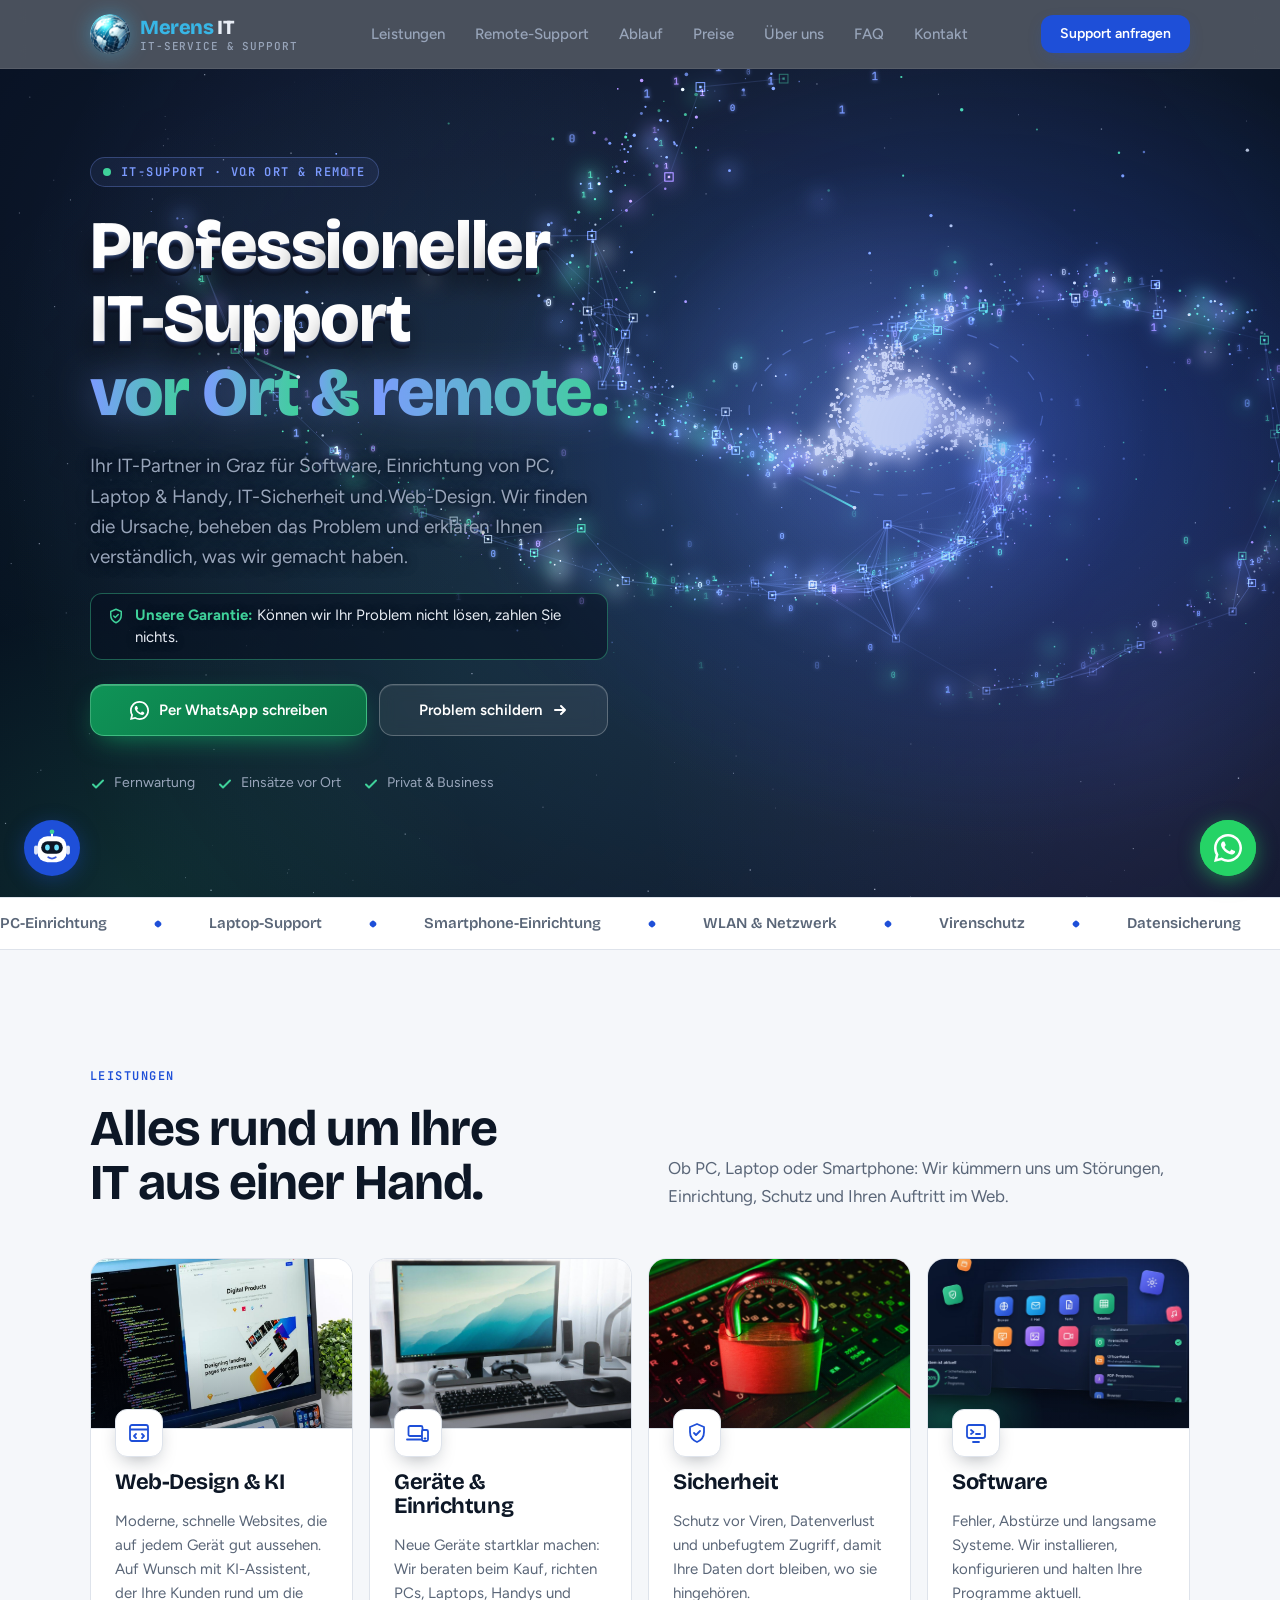
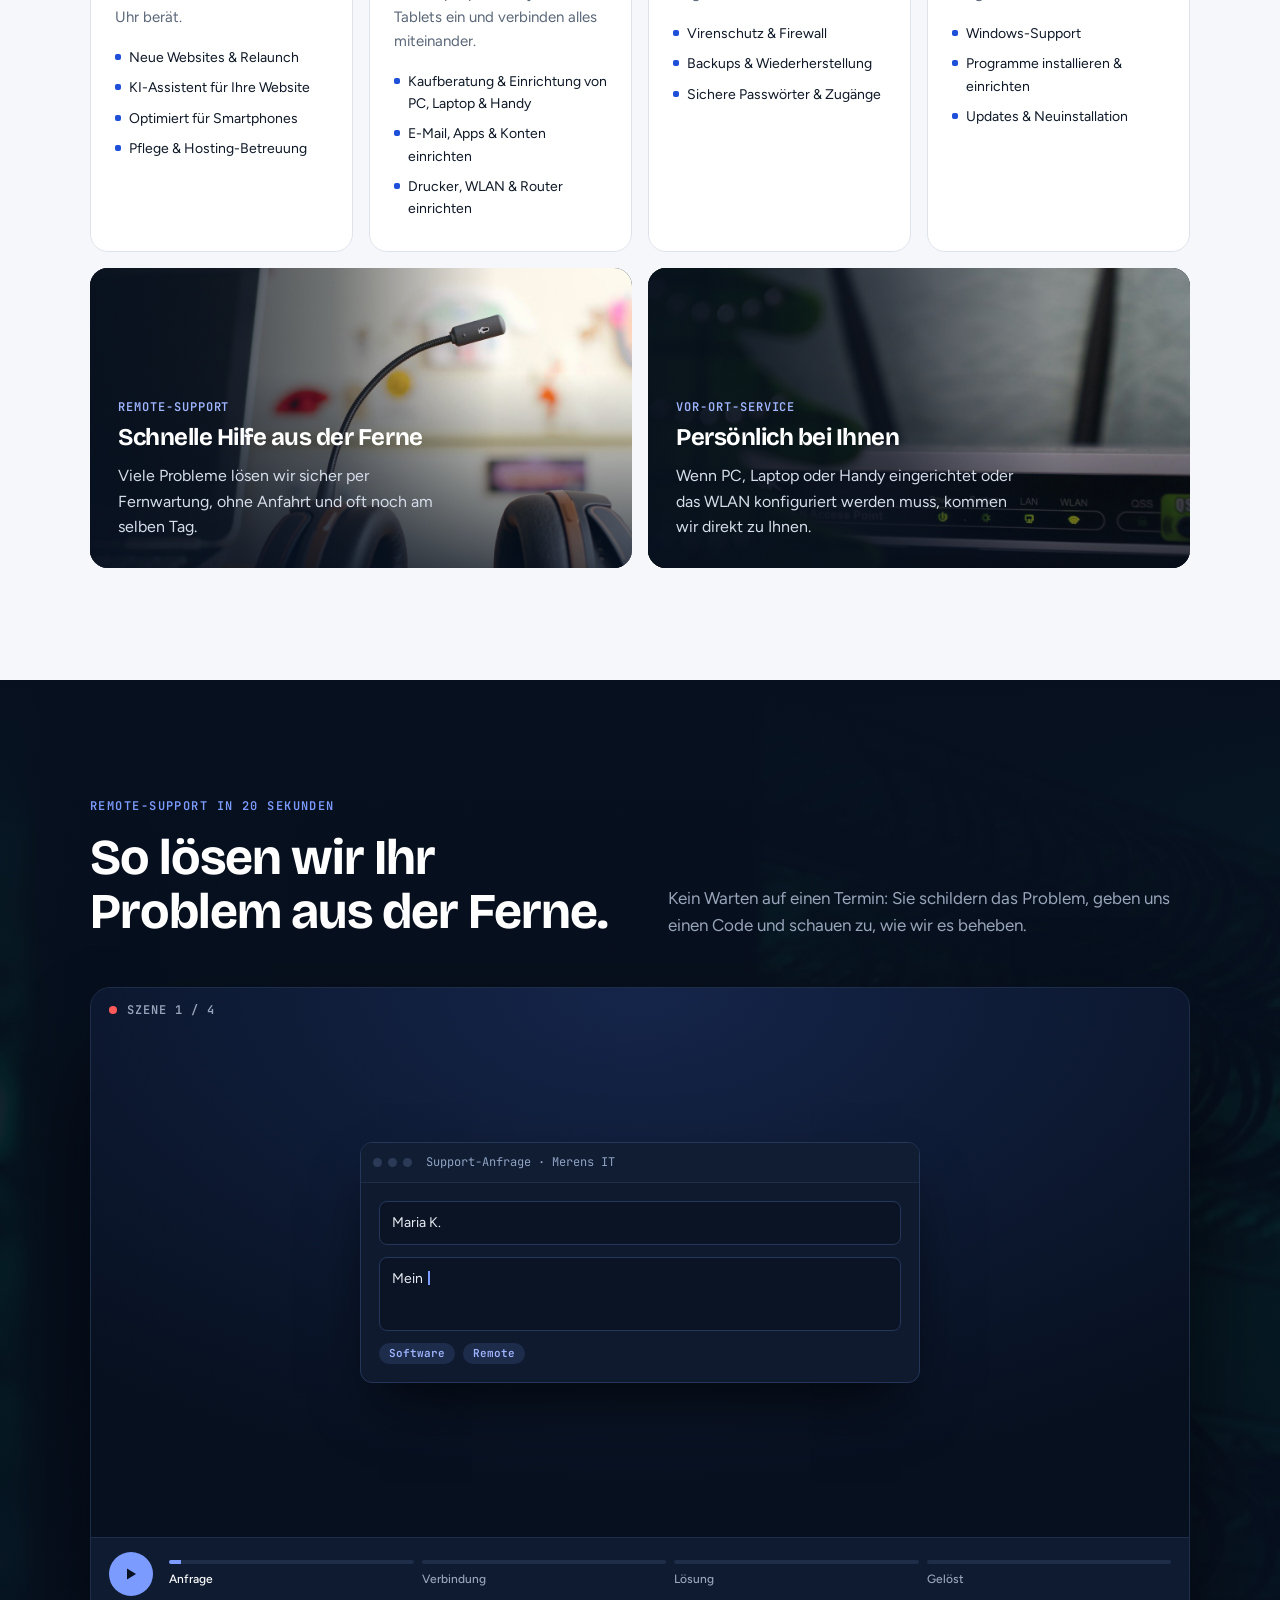
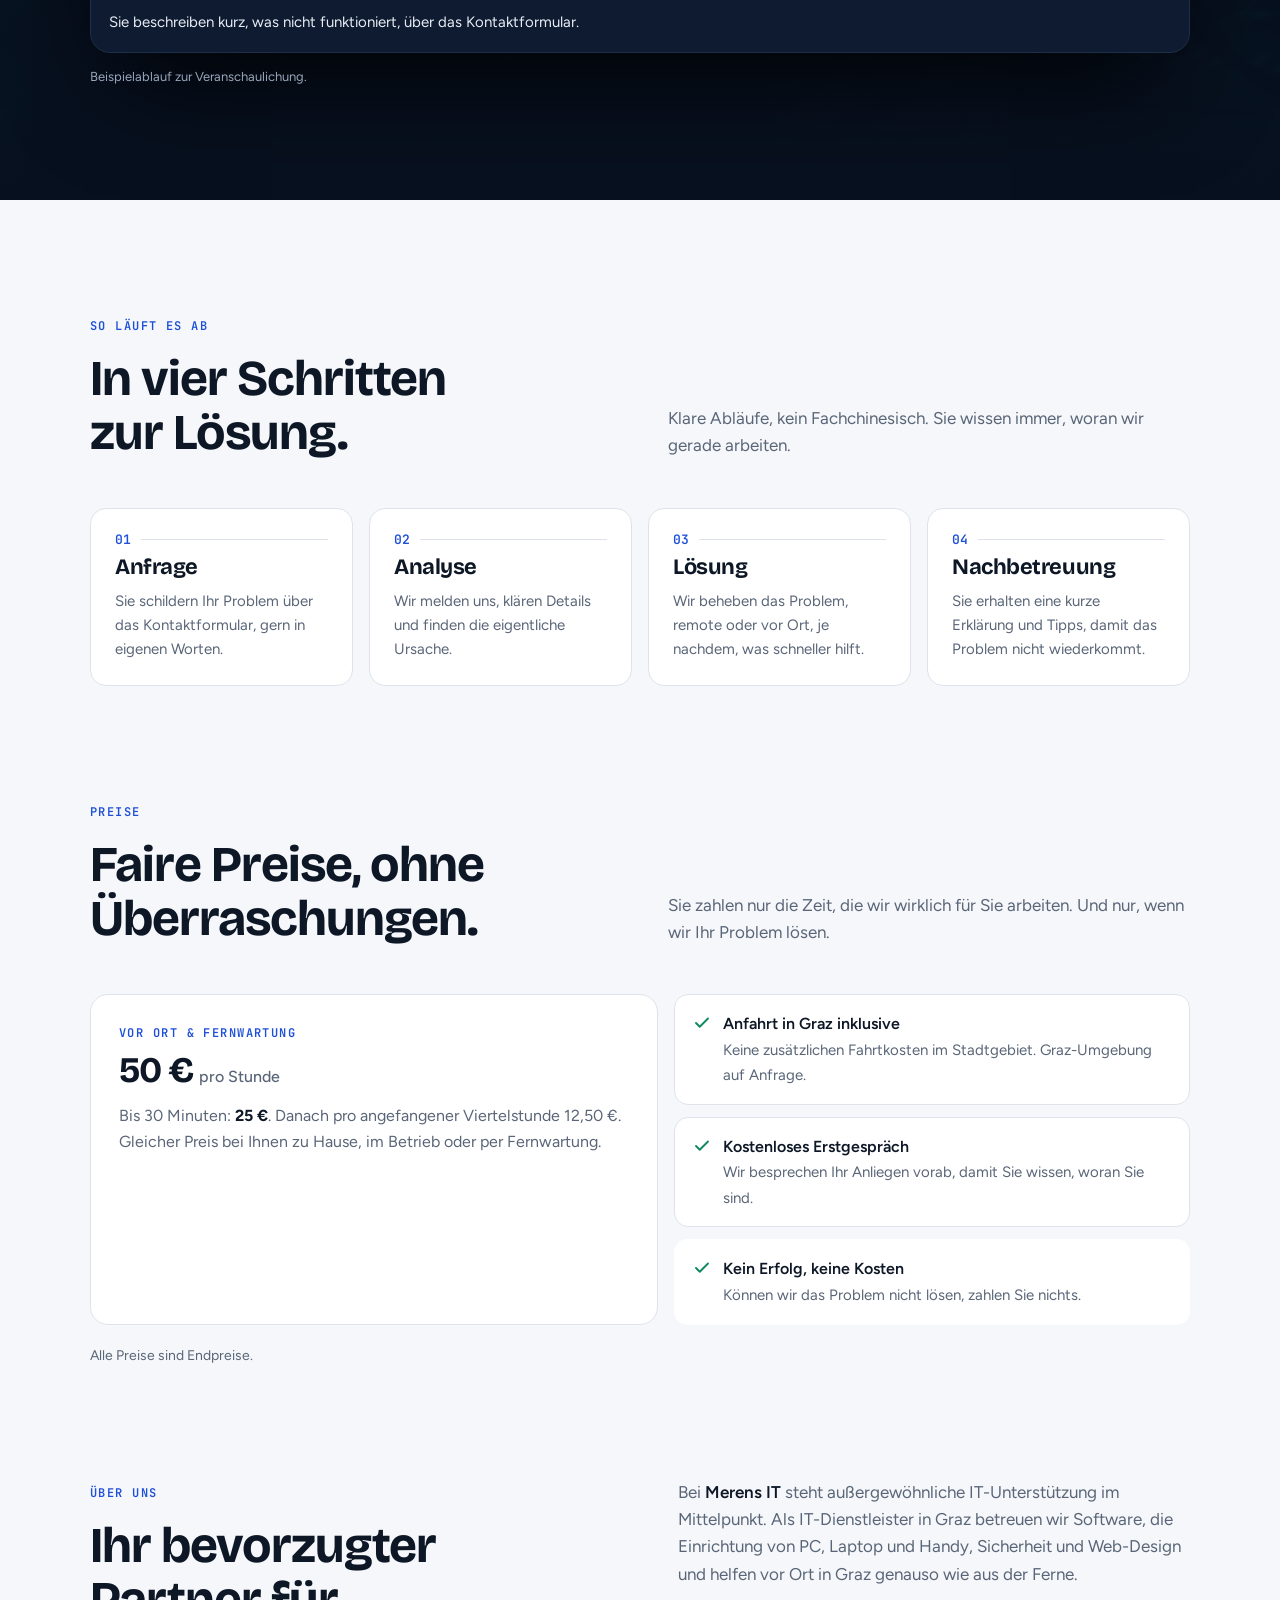
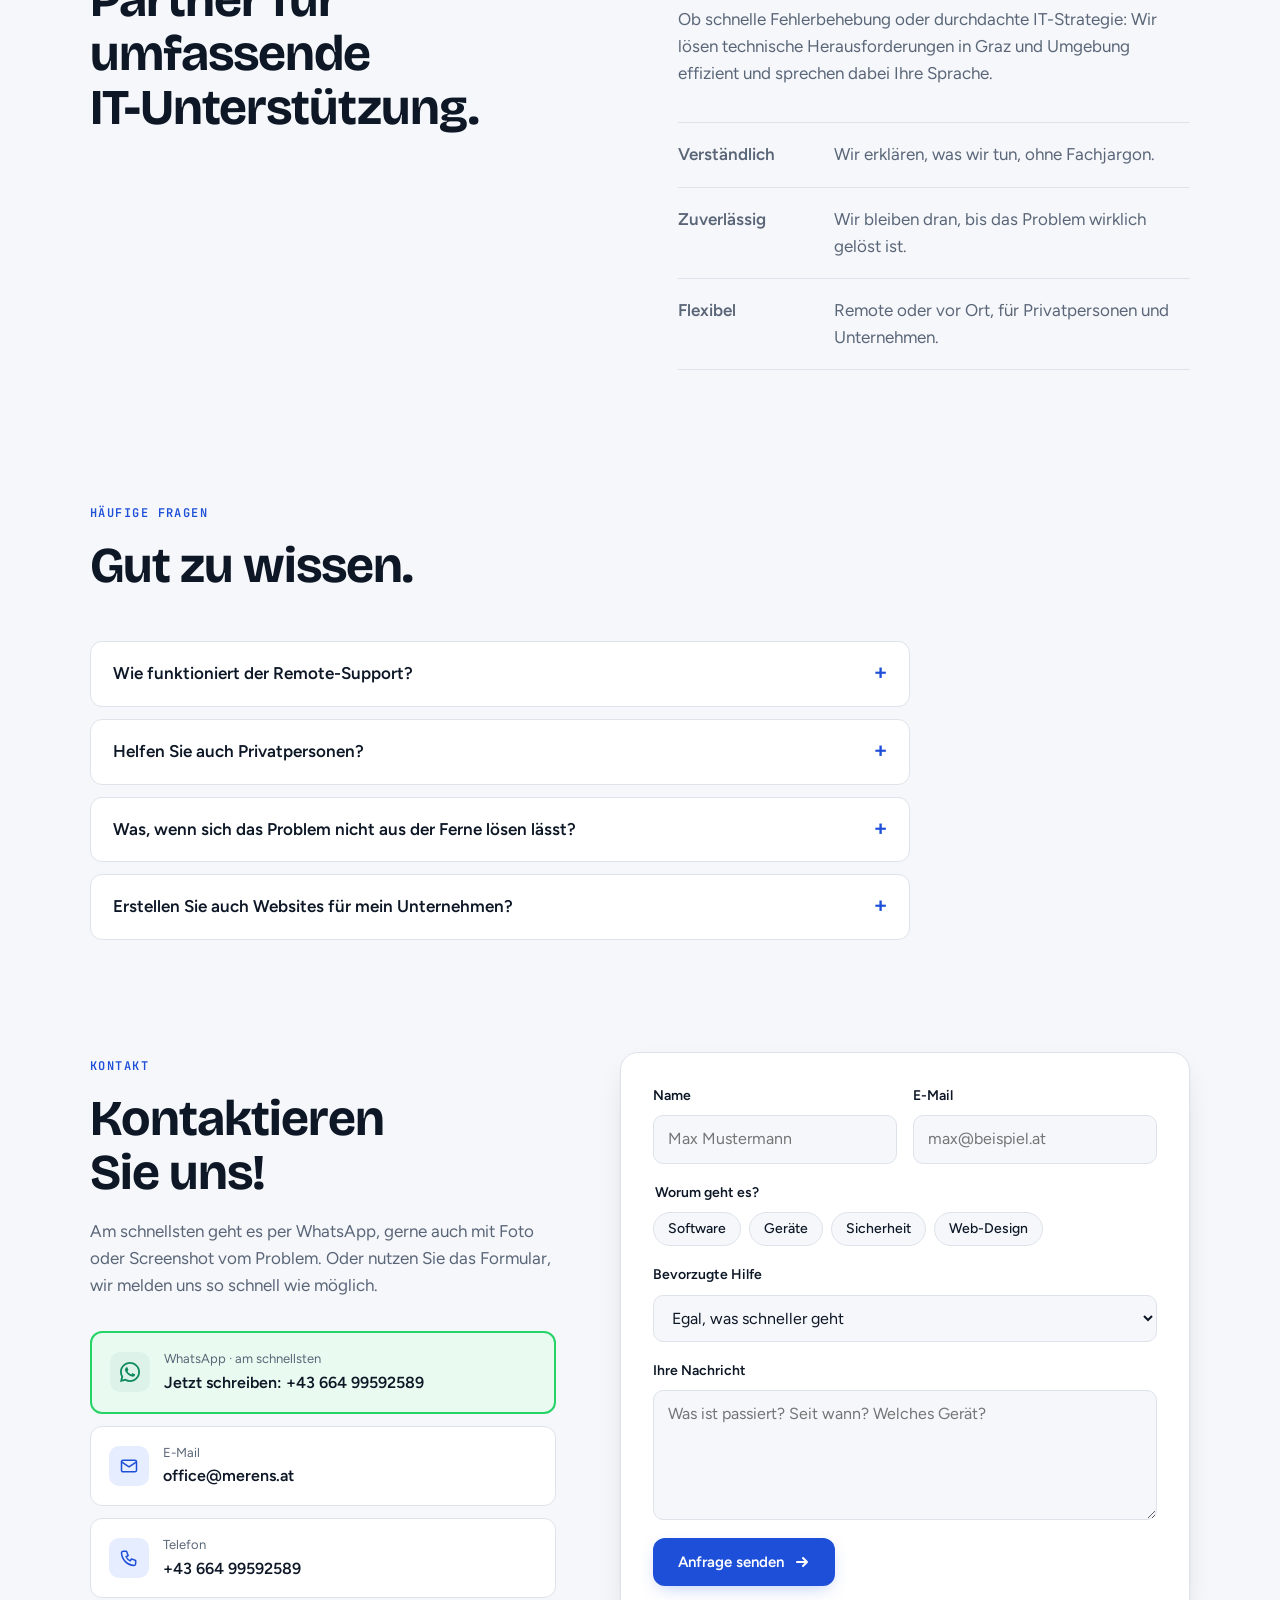
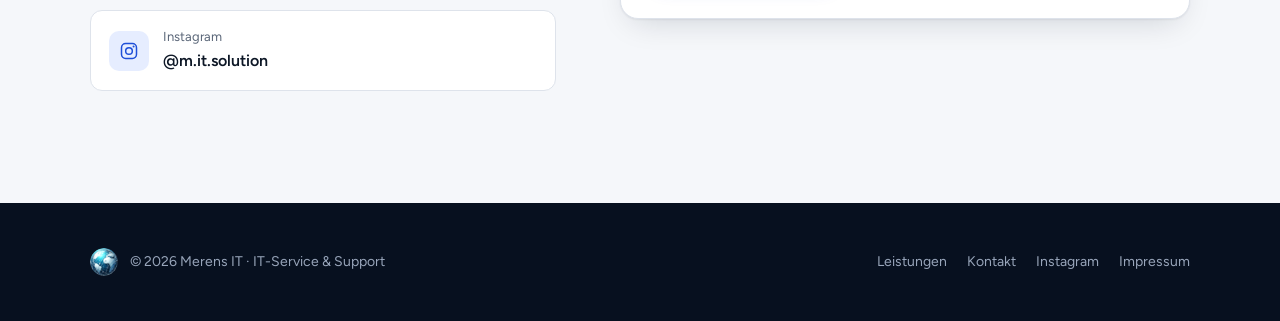
==== index.html @ b616958a "Hero-Buttons neu gestaltet, Ueberlappung beim Hover behoben" ====
<!DOCTYPE html>
<html lang="de">
<head>
<meta charset="utf-8">
<meta name="viewport" content="width=device-width, initial-scale=1, viewport-fit=cover">
<title>Merens IT – IT-Support Graz | Software, Geräte, Sicherheit</title>
<meta name="description" content="IT-Support in Graz für Privat- und Geschäftskunden: Software, Einrichtung von PC, Laptop und Handy, IT-Sicherheit und Web-Design. Schnelle Hilfe per Fernwartung oder vor Ort in Graz und Umgebung.">
<link rel="canonical" href="https://merens.at/">
<meta name="theme-color" content="#07101F">
<meta property="og:type" content="website">
<meta property="og:locale" content="de_AT">
<meta property="og:site_name" content="Merens IT">
<meta property="og:title" content="Merens IT – Professioneller IT-Support vor Ort &amp; remote">
<meta property="og:description" content="IT-Support in Graz für Software, Einrichtung von PC, Laptop und Handy, Sicherheit und Web-Design. Per Fernwartung oder vor Ort in Graz und Umgebung.">
<meta property="og:url" content="https://merens.at/">
<meta property="og:image" content="https://merens.at/img/og-image.jpg">
<meta property="og:image:width" content="1200">
<meta property="og:image:height" content="630">
<meta name="twitter:card" content="summary_large_image">
<link rel="apple-touch-icon" href="img/logo-globe.png">
<script type="application/ld+json">{"@context":"https://schema.org","@type":"LocalBusiness","name":"Merens IT","url":"https://merens.at/","logo":"https://merens.at/img/logo-globe.png","image":"https://merens.at/img/og-image.jpg","email":"office@merens.at","telephone":"+4366499592589","description":"IT-Support in Graz für Software, Einrichtung von PC, Laptop und Handy, IT-Sicherheit und Web-Design – per Fernwartung oder vor Ort in Graz und Umgebung.","sameAs":["https://www.instagram.com/m.it.solution/"],"areaServed":{"@type":"City","name":"Graz"},"address":{"@type":"PostalAddress","addressLocality":"Graz","addressRegion":"Steiermark","addressCountry":"AT"}}</script>
<link rel="icon" type="image/png" href="img/favicon.png">
<link rel="preload" href="fonts/figtree.woff2" as="font" type="font/woff2" crossorigin>
<link rel="preload" href="fonts/bricolage-grotesque.woff2" as="font" type="font/woff2" crossorigin>
<style>
html{-webkit-text-size-adjust:100%}body{margin:0}img{max-width:100%}[hidden]{display:none!important}
/* Schriften lokal gehostet (keine Verbindung zu Google) – SIL Open Font License */
@font-face{font-family:"Bricolage Grotesque";font-style:normal;font-weight:200 800;font-display:swap;src:url("fonts/bricolage-grotesque.woff2") format("woff2")}
@font-face{font-family:"Figtree";font-style:normal;font-weight:300 900;font-display:swap;src:url("fonts/figtree.woff2") format("woff2")}
@font-face{font-family:"JetBrains Mono";font-style:normal;font-weight:100 800;font-display:swap;src:url("fonts/jetbrains-mono.woff2") format("woff2")}
:root{
  --bg:#F5F7FA; --surface:#FFFFFF; --ink:#0D1726; --muted:#5A6678; --line:#DEE3EB;
  --accent:#1E4FD8; --accent-ink:#FFFFFF; --accent-soft:#E6EDFF; --glow:rgba(30,79,216,.35);
  --ok:#0F8A5F; --ok-soft:#DDF3EA; --warn:#B7590A; --warn-soft:#FDEBD8;
  --shadow:0 1px 2px rgba(13,23,38,.06),0 12px 32px -12px rgba(13,23,38,.18);
  /* Dark stage (hero, process, video) – same in both themes */
  --stage:#07101F; --stage-2:#0E1B31; --stage-ink:#E8EDF5; --stage-muted:#98A5BA; --stage-line:#1E2D48; --stage-accent:#7C9BFF; --stage-ok:#3FD19A;
  --display:"Bricolage Grotesque",ui-sans-serif,system-ui,sans-serif;
  --body:"Figtree",ui-sans-serif,system-ui,-apple-system,"Segoe UI",sans-serif;
  --mono:"JetBrains Mono",ui-monospace,SFMono-Regular,Menlo,monospace;
}
@media (prefers-color-scheme:dark){
  :root:not([data-theme="light"]){
    color-scheme:dark;
    --bg:#0A111C; --surface:#111B2A; --ink:#E8EDF5; --muted:#9AA6B8; --line:#223149;
    --accent:#6B8DFF; --accent-ink:#0A111C; --accent-soft:#18264A; --glow:rgba(107,141,255,.4);
    --ok:#3FD19A; --ok-soft:#0F2E24; --warn:#F2A25A; --warn-soft:#33220F;
    --shadow:0 1px 2px rgba(0,0,0,.4),0 12px 32px -12px rgba(0,0,0,.6);
  }
}
:root[data-theme="dark"]{
  color-scheme:dark;
  --bg:#0A111C; --surface:#111B2A; --ink:#E8EDF5; --muted:#9AA6B8; --line:#223149;
  --accent:#6B8DFF; --accent-ink:#0A111C; --accent-soft:#18264A; --glow:rgba(107,141,255,.4);
  --ok:#3FD19A; --ok-soft:#0F2E24; --warn:#F2A25A; --warn-soft:#33220F;
  --shadow:0 1px 2px rgba(0,0,0,.4),0 12px 32px -12px rgba(0,0,0,.6);
}
*{box-sizing:border-box}
html{scroll-behavior:smooth}
body{background:var(--bg);color:var(--ink);font:16px/1.6 var(--body);-webkit-font-smoothing:antialiased;overflow-x:hidden}
a{color:inherit}
:focus-visible{outline:2px solid var(--accent);outline-offset:3px;border-radius:4px}
.wrap{max-width:1180px;margin-inline:auto;padding-inline:clamp(16px,4vw,40px)}
h1,h2,h3{font-family:var(--display);line-height:1.08;letter-spacing:-.02em;text-wrap:balance;margin:0}
p{margin:0}
.eyebrow{font:600 12px/1 var(--mono);letter-spacing:.12em;text-transform:uppercase;color:var(--accent)}

/* ---------- Buttons with motion ---------- */
.btn{position:relative;isolation:isolate;overflow:hidden;display:inline-flex;align-items:center;gap:10px;padding:15px 24px;border-radius:12px;font:600 15px/1 var(--body);text-decoration:none;border:1px solid transparent;cursor:pointer;
  transition:transform .25s cubic-bezier(.2,.8,.2,1),box-shadow .25s ease,background .25s ease,color .25s ease;will-change:transform}
.btn .arr{transition:transform .25s cubic-bezier(.2,.8,.2,1)}
.btn:hover .arr{transform:translateX(5px)}
.btn::before{content:"";position:absolute;inset:0;z-index:-1;background:linear-gradient(110deg,transparent 30%,rgba(255,255,255,.35) 50%,transparent 70%);transform:translateX(-120%);transition:transform .6s ease}
.btn:hover::before{transform:translateX(120%)}
.btn-primary{background:var(--accent);color:var(--accent-ink);box-shadow:0 6px 18px -6px var(--glow)}
.btn-primary:hover{box-shadow:0 14px 34px -8px var(--glow)}
.btn-ghost{border-color:var(--line);color:var(--ink);background:var(--surface)}
.btn-ghost:hover{border-color:var(--accent);color:var(--accent)}
.btn:active{transform:scale(.97)!important}
.hero .ctas .btn{flex:1 1 auto;min-height:52px;padding:0 20px;border-radius:14px;font-size:15px;font-weight:600;letter-spacing:.005em;white-space:nowrap;justify-content:center;transition:transform .22s cubic-bezier(.2,.8,.2,1),box-shadow .22s ease,background .22s ease,border-color .22s ease}
.hero .ctas .btn:hover{transform:translateY(-2px)}
.hero .ctas .btn:focus-visible{outline:2px solid #fff;outline-offset:3px}
.hero .ctas .btn.cta-wa{background:linear-gradient(135deg,#0F9457 0%,#0A6F44 100%);color:#fff;border-color:rgba(120,240,180,.45);box-shadow:inset 0 1px 0 rgba(255,255,255,.22),0 10px 28px -10px rgba(18,180,105,.75)}
.hero .ctas .btn.cta-wa:hover{border-color:rgba(150,255,200,.8);box-shadow:inset 0 1px 0 rgba(255,255,255,.28),0 16px 36px -10px rgba(18,200,115,.9)}
.hero .ctas .btn.cta-sec{background:rgba(255,255,255,.07);color:#fff;border-color:rgba(255,255,255,.26);box-shadow:inset 0 1px 0 rgba(255,255,255,.1);-webkit-backdrop-filter:blur(8px);backdrop-filter:blur(8px)}
.hero .ctas .btn.cta-sec:hover{background:rgba(255,255,255,.13);border-color:rgba(255,255,255,.55);box-shadow:inset 0 1px 0 rgba(255,255,255,.14),0 14px 32px -14px rgba(0,0,0,.7)}
@media (max-width:560px){.hero .ctas .btn{flex:1 1 100%}}
.stage .btn-primary{background:var(--stage-accent);color:#07101F;box-shadow:0 8px 28px -8px rgba(124,155,255,.7)}
.stage .btn-ghost{background:rgba(255,255,255,.06);border-color:rgba(255,255,255,.18);color:var(--stage-ink)}
.stage .btn-ghost:hover{background:rgba(255,255,255,.12);border-color:var(--stage-accent);color:#fff}

/* ---------- Header ---------- */
header.top{position:sticky;top:env(safe-area-inset-top,0px);z-index:30;background:rgba(7,16,31,.72);backdrop-filter:saturate(1.4) blur(12px);-webkit-backdrop-filter:saturate(1.4) blur(12px);border-bottom:1px solid rgba(255,255,255,.08);color:var(--stage-ink)}
.nav{display:flex;align-items:center;justify-content:space-between;gap:16px;height:68px}
.brand{display:flex;align-items:center;gap:10px;text-decoration:none;font:800 20px/1 var(--display);letter-spacing:-.02em}
.mark{width:40px;height:40px;border-radius:50%;display:block;flex:none;filter:drop-shadow(0 0 10px rgba(56,182,230,.45));transition:transform .6s cubic-bezier(.2,.8,.2,1)}
.brand b{color:#38B6E6;font-weight:800}
.brand:hover .mark{transform:rotate(-25deg) scale(1.1)}
.brand small{display:block;font:500 11px/1 var(--mono);letter-spacing:.08em;color:var(--stage-muted);margin-top:4px;text-transform:uppercase}
.links{display:flex;gap:6px;font-weight:500;font-size:15px}
.links a{position:relative;text-decoration:none;color:var(--stage-muted);padding:8px 12px;border-radius:8px;white-space:nowrap;transition:color .2s,background .2s}
.links a::after{content:"";position:absolute;left:12px;right:12px;bottom:4px;height:2px;border-radius:2px;background:var(--stage-accent);transform:scaleX(0);transform-origin:left;transition:transform .3s cubic-bezier(.2,.8,.2,1)}
.links a:hover{color:#fff}
.links a:hover::after{transform:scaleX(1)}
.nav .btn{padding:11px 18px;font-size:14px;white-space:nowrap}
.menu-btn{display:none;background:none;border:1px solid rgba(255,255,255,.2);border-radius:8px;padding:8px 12px;color:var(--stage-ink);font:600 14px var(--body)}
@media (max-width:1100px){
  .links{display:none;position:absolute;left:0;right:0;top:68px;background:var(--stage);flex-direction:column;gap:0;border-bottom:1px solid var(--stage-line);padding:8px clamp(16px,4vw,40px)}
  .links.open{display:flex}
  .links a{padding:14px 0;border-bottom:1px solid var(--stage-line);border-radius:0}
  .links a::after{display:none}
  .links a:last-child{border:0}
  .menu-btn{display:block}
  .nav .btn{display:none}
}

/* ---------- Hero (dark stage with animated network + devices) ---------- */
.stage{background:var(--stage);color:var(--stage-ink);position:relative;overflow:hidden}
.hero{padding-block:clamp(48px,7vw,88px) clamp(64px,8vw,110px)}
#net{position:absolute;inset:0;width:100%;height:100%;display:block;opacity:1}
.hero::after{content:"";position:absolute;inset:0;pointer-events:none;background:radial-gradient(60% 70% at 78% 45%,rgba(30,79,216,.35),transparent 70%),radial-gradient(40% 50% at 10% 100%,rgba(63,209,154,.12),transparent 70%)}
.hero-grid{position:relative;z-index:2;display:grid;grid-template-columns:1fr 1.05fr;gap:clamp(32px,4vw,56px);align-items:center}
@media (max-width:960px){.hero-grid{grid-template-columns:1fr}}
.hero .eyebrow{color:var(--stage-accent);display:inline-flex;align-items:center;gap:10px;padding:8px 12px;border:1px solid rgba(124,155,255,.3);border-radius:999px;background:rgba(124,155,255,.08)}
.live-dot{width:8px;height:8px;border-radius:50%;background:var(--stage-ok);box-shadow:0 0 0 0 rgba(63,209,154,.6);animation:ping 1.8s infinite}
@keyframes ping{70%{box-shadow:0 0 0 10px rgba(63,209,154,0)}100%{box-shadow:0 0 0 0 rgba(63,209,154,0)}}
.hero h1{font-size:clamp(40px,5.4vw,68px);font-weight:800;margin-top:22px;color:#fff}
.hero h1 .from{color:var(--stage-muted);position:relative;white-space:nowrap}
.hero h1 .from::after{content:"";position:absolute;left:-2%;right:-2%;top:54%;height:5px;border-radius:3px;background:#F2A25A;transform-origin:left;animation:strike 1s .5s cubic-bezier(.7,0,.2,1) both}
@keyframes strike{from{transform:scaleX(0)}to{transform:scaleX(1)}}
.hero h1 .to{background:linear-gradient(90deg,#7C9BFF,#3FD19A,#7C9BFF);background-size:200% 100%;-webkit-background-clip:text;background-clip:text;color:transparent;white-space:nowrap;animation:flow 6s linear infinite}
@keyframes flow{to{background-position:-200% 0}}
/* 3D headline */
.hero h1#h3d{perspective:900px;transform-style:preserve-3d;will-change:transform;--sx:0;--sy:1}
.hero h1 .w{display:inline-block;white-space:nowrap;transform-style:preserve-3d}
.hero h1 .ch,.hero h1 .tw{display:inline-block;opacity:0;transform-origin:50% 100%;transform:translateY(.45em) rotateX(-95deg);
  animation:flipIn .95s cubic-bezier(.2,.9,.25,1.12) forwards;animation-delay:calc(var(--i)*32ms + .25s)}
.hero h1 .ch{text-shadow:calc(var(--sx)*1px) calc(var(--sy)*1px) 0 #2a3d66,calc(var(--sx)*2px) calc(var(--sy)*2px) 0 #223256,calc(var(--sx)*3px) calc(var(--sy)*3px) 0 #1b2847,calc(var(--sx)*4px) calc(var(--sy)*4px) 0 #151f39,calc(var(--sx)*5px) calc(var(--sy)*5px) 0 #10182d,calc(var(--sx)*6px) calc(var(--sy)*6px) 0 #0c1323,calc(var(--sx)*12px) calc(var(--sy)*16px) 26px rgba(0,0,0,.55)}
.hero h1 .tw{--z:46px;background:linear-gradient(90deg,#7C9BFF,#3FD19A,#7C9BFF);background-size:200% 100%;-webkit-background-clip:text;background-clip:text;color:transparent;
  filter:drop-shadow(0 0 18px rgba(124,155,255,.35));animation:flipIn .95s cubic-bezier(.2,.9,.25,1.12) forwards,flow 6s linear infinite;animation-delay:calc(var(--i)*32ms + .25s),0s}
.hero h1#h3d .to{background:none;animation:none;color:inherit;transform-style:preserve-3d}
@keyframes flipIn{to{opacity:1;transform:translateZ(var(--z,0px))}}
.hero .devices{display:none}
@media (max-width:759px){.hero{padding-bottom:90px}.hero .facts{text-shadow:0 1px 10px rgba(7,16,31,.95),0 0 3px rgba(7,16,31,.9)}}
.hero{min-height:clamp(560px,82vh,760px);display:flex;align-items:center}
.hero .hero-grid{width:100%}
.hero .lead{text-shadow:0 1px 14px rgba(7,16,31,.95),0 0 4px rgba(7,16,31,.8);font-size:clamp(17px,1.6vw,19px);color:var(--stage-muted);max-width:50ch;margin-top:22px}
.hero .ctas{display:flex;flex-wrap:wrap;gap:12px;margin-top:24px}
.guarantee{display:flex;align-items:flex-start;gap:10px;width:fit-content;max-width:100%;margin-top:20px;padding:11px 16px;border:1px solid rgba(63,209,154,.4);border-radius:12px;background:rgba(7,16,31,.55);color:var(--stage-ink);font-size:15px;line-height:1.45;text-shadow:0 1px 8px rgba(7,16,31,.9)}
.guarantee svg{flex:none;margin-top:2px;color:var(--stage-ok)}
.guarantee b{color:var(--stage-ok)}
.facts{display:flex;flex-wrap:wrap;gap:10px 22px;margin-top:36px;font-size:14px;color:var(--stage-muted)}
.facts span{display:inline-flex;align-items:center;gap:8px}
.facts svg{color:var(--stage-ok)}

/* Devices */
.devices{position:relative;height:clamp(340px,40vw,470px);perspective:1400px}
.laptop{position:absolute;left:0;right:20%;top:4%;transform-style:preserve-3d;transition:transform .5s cubic-bezier(.2,.8,.2,1);animation:floatA 7s ease-in-out infinite}
.lid{background:linear-gradient(160deg,#2A3650,#131C2E);border-radius:16px 16px 6px 6px;padding:12px;box-shadow:0 40px 80px -20px rgba(0,0,0,.8),inset 0 0 0 1px rgba(255,255,255,.08)}
.screen{aspect-ratio:16/10;border-radius:8px;background:#0B1424;overflow:hidden;position:relative;border:1px solid rgba(255,255,255,.06)}
.base{height:14px;margin-inline:-6%;background:linear-gradient(180deg,#3A4863,#1A2338);border-radius:0 0 18px 18px;position:relative;box-shadow:0 30px 40px -18px rgba(0,0,0,.9)}
.base::before{content:"";position:absolute;left:42%;right:42%;top:0;height:5px;background:#101828;border-radius:0 0 6px 6px}
.phone{position:absolute;right:0;bottom:0;width:clamp(110px,13vw,150px);aspect-ratio:9/19;background:linear-gradient(160deg,#2A3650,#111827);border-radius:26px;padding:8px;box-shadow:0 40px 70px -18px rgba(0,0,0,.9),inset 0 0 0 1px rgba(255,255,255,.1);transition:transform .5s cubic-bezier(.2,.8,.2,1);animation:floatB 6s ease-in-out infinite}
.phone .pscreen{height:100%;border-radius:19px;background:#F5F7FA;overflow:hidden;position:relative}
.phone .notch{position:absolute;top:6px;left:50%;transform:translateX(-50%);width:36%;height:14px;background:#0B1424;border-radius:999px;z-index:3}
@keyframes floatA{0%,100%{translate:0 0}50%{translate:0 -10px}}
@keyframes floatB{0%,100%{translate:0 0}50%{translate:0 -16px}}

/* Laptop screen: system monitor UI */
.ui{position:absolute;inset:0;display:grid;grid-template-rows:auto 1fr;font-family:var(--mono);color:#C9D4E6;font-size:clamp(7px,.8vw,10.5px)}
.ui-bar{display:flex;align-items:center;gap:6px;padding:6px 10px;background:#111D33;border-bottom:1px solid #1E2D48}
.ui-bar i{width:7px;height:7px;border-radius:50%;background:#2B3A57;display:block}
.ui-bar span{margin-left:8px;color:#8FA3C4}
.ui-bar b{margin-left:auto;color:var(--stage-ok);font-weight:600;display:flex;align-items:center;gap:5px}
.ui-bar b::before{content:"";width:6px;height:6px;border-radius:50%;background:currentColor}
.ui-body{display:grid;grid-template-columns:1.4fr 1fr;grid-template-rows:1fr auto;gap:8px;padding:10px}
.panel{background:#0F1A2E;border:1px solid #1E2D48;border-radius:6px;padding:8px;position:relative;overflow:hidden}
.panel h4{margin:0 0 6px;font:600 1em/1 var(--mono);color:#8FA3C4;text-transform:uppercase;letter-spacing:.08em}
.chart{position:absolute;left:8px;right:8px;bottom:8px;top:24px}
.chart canvas{width:100%;height:100%;display:block}
.checks{list-style:none;margin:0;padding:0;display:grid;gap:5px}
.checks li{display:flex;align-items:center;gap:6px;opacity:.35;transition:opacity .4s}
.checks li.on{opacity:1}
.checks li .c{width:10px;height:10px;border-radius:3px;border:1px solid #3A4E73;display:grid;place-items:center;flex:none}
.checks li.on .c{background:var(--stage-ok);border-color:var(--stage-ok)}
.checks li.on .c::after{content:"";width:4px;height:2px;border-left:1.5px solid #07101F;border-bottom:1.5px solid #07101F;transform:rotate(-45deg) translate(0,-1px)}
.prog{grid-column:1/-1;display:flex;align-items:center;gap:10px}
.prog .track{flex:1;height:6px;background:#1A2740;border-radius:999px;overflow:hidden}
.prog .fill{height:100%;width:0;background:linear-gradient(90deg,#7C9BFF,#3FD19A);border-radius:inherit;transition:width .5s ease}
.shield{display:flex;align-items:center;gap:8px;margin-top:8px;color:var(--stage-ok)}

/* Phone screen: mini website scrolling */
.site{position:absolute;inset:0;padding:26px 10px 10px;display:grid;gap:8px;align-content:start;animation:scrollSite 10s ease-in-out infinite;font-family:var(--body)}
@keyframes scrollSite{0%,15%{transform:translateY(0)}45%,60%{transform:translateY(-38%)}90%,100%{transform:translateY(0)}}
.site .s-nav{display:flex;justify-content:space-between;align-items:center}
.site .s-logo{width:22px;height:8px;border-radius:3px;background:#1E4FD8}
.site .s-burger{width:12px;height:8px;border-top:2px solid #0D1726;border-bottom:2px solid #0D1726}
.site .s-hero{height:78px;border-radius:10px;background:linear-gradient(135deg,#1E4FD8,#3FD19A);position:relative}
.site .s-hero::after{content:"";position:absolute;left:10px;bottom:10px;width:50%;height:8px;border-radius:4px;background:rgba(255,255,255,.85)}
.site .s-line{height:6px;border-radius:3px;background:#DEE3EB}
.site .s-line.short{width:60%}
.site .s-cards{display:grid;grid-template-columns:1fr 1fr;gap:6px}
.site .s-cards div{height:44px;border-radius:8px;background:#E6EDFF}
.site .s-btn{height:18px;width:55%;border-radius:6px;background:#1E4FD8}
.toast{position:absolute;left:8px;right:8px;top:26px;z-index:4;background:#fff;border-radius:12px;padding:8px;box-shadow:0 10px 24px -8px rgba(13,23,38,.4);display:flex;gap:8px;align-items:center;font:600 10px/1.25 var(--body);color:#0D1726;transform:translateY(-140%);opacity:0;animation:toast 10s ease-in-out infinite}
.toast small{display:block;font-weight:400;color:#5A6678}
.toast .t-ic{width:22px;height:22px;border-radius:7px;background:#0F8A5F;display:grid;place-items:center;flex:none;color:#fff}
@keyframes toast{0%,62%{transform:translateY(-140%);opacity:0}68%,92%{transform:none;opacity:1}100%{transform:translateY(-140%);opacity:0}}

.float-card{position:absolute;z-index:3;background:rgba(14,27,49,.85);backdrop-filter:blur(10px);-webkit-backdrop-filter:blur(10px);border:1px solid rgba(255,255,255,.1);border-radius:12px;padding:10px 14px;font:500 12px/1.3 var(--mono);color:var(--stage-ink);display:flex;align-items:center;gap:10px;box-shadow:0 20px 40px -16px rgba(0,0,0,.8);transition:transform .5s cubic-bezier(.2,.8,.2,1)}
.float-card small{display:block;color:var(--stage-muted);font-size:11px}
.fc-1{left:-4%;bottom:14%;animation:floatB 8s ease-in-out infinite}
.fc-2{right:24%;top:-2%;animation:floatA 9s ease-in-out infinite}
.fc-ic{width:28px;height:28px;border-radius:8px;display:grid;place-items:center;flex:none}
@media (max-width:560px){.fc-2{display:none}.fc-1{left:0}}

/* ---------- Marquee ---------- */
.marquee{border-block:1px solid var(--line);background:var(--surface);overflow:hidden;padding-block:18px}
.marquee-track{display:flex;gap:48px;width:max-content;animation:marq 32s linear infinite;font:600 15px/1 var(--display);color:var(--muted);white-space:nowrap}
.marquee-track span{display:inline-flex;align-items:center;gap:48px}
.marquee-track span::after{content:"";width:6px;height:6px;border-radius:2px;background:var(--accent);transform:rotate(45deg)}
.marquee:hover .marquee-track{animation-play-state:paused}
@keyframes marq{to{transform:translateX(-50%)}}

/* ---------- Sections ---------- */
section[id]{scroll-margin-top:76px}
section.block{padding-block:clamp(64px,9vw,112px)}
.section-head{display:grid;grid-template-columns:1fr 1fr;gap:24px 56px;align-items:end;margin-bottom:48px}
@media (max-width:820px){.section-head{grid-template-columns:1fr}}
.section-head h2{font-size:clamp(32px,4.2vw,50px);font-weight:700;margin-top:14px}
.section-head p{color:var(--muted);font-size:17px;max-width:52ch}

/* Services — tilt cards */
.services{display:grid;grid-template-columns:repeat(4,1fr);gap:16px}
@media (max-width:1000px){.services{grid-template-columns:repeat(2,1fr)}}
@media (max-width:560px){.services{grid-template-columns:1fr}}
.svc{position:relative;overflow:hidden;background:var(--surface);border:1px solid var(--line);border-radius:18px;padding:28px 24px 30px;display:flex;flex-direction:column;gap:14px;
  transform:perspective(1000px) rotateX(var(--rx,0deg)) rotateY(var(--ry,0deg)) translateY(var(--ty,0)) scale(var(--sc,1));transition:transform .55s cubic-bezier(.3,0,.2,1),box-shadow .55s ease,border-color .45s ease}
.svc::before{content:"";position:absolute;inset:0;pointer-events:none;background:radial-gradient(260px circle at var(--mx,50%) var(--my,0%),var(--accent-soft),transparent 60%);opacity:0;transition:opacity .45s}
.svc:hover,.svc.active{--ty:-12px;--sc:1.04;z-index:2;box-shadow:0 34px 70px -24px rgba(59,91,219,.5),0 12px 30px -16px rgba(13,23,38,.35);border-color:transparent}
.svc:hover::before,.svc.active::before{opacity:1}
.svc > *{position:relative}
.svc .ic{width:48px;height:48px;border-radius:12px;background:var(--accent-soft);color:var(--accent);display:grid;place-items:center;transition:transform .45s cubic-bezier(.3,1.6,.5,1),background .3s,color .3s}
.svc .ic{transform:translate(calc(var(--px,0)*10px),calc(var(--py,0)*10px));transition:transform .55s cubic-bezier(.3,0,.2,1.35),background .45s,color .45s,box-shadow .45s}
.svc:hover .ic,.svc.active .ic{transform:translate(calc(var(--px,0)*10px),calc(var(--py,0)*10px - 4px)) rotate(-10deg) scale(1.15);background:var(--accent);color:var(--accent-ink);
  box-shadow:calc(var(--px,0)*-8px) calc(14px - var(--py,0)*6px) 24px -8px rgba(13,23,38,.55)}
.svc h3{font-size:22px;font-weight:700}
.svc p{color:var(--muted);font-size:15px}
.svc ul{list-style:none;padding:0;margin:4px 0 0;display:grid;gap:8px;font-size:14px}
.svc li{display:flex;gap:8px;align-items:baseline;transition:transform .45s cubic-bezier(.3,0,.2,1)}
.svc li::before{content:"";flex:none;width:6px;height:6px;border-radius:2px;background:var(--accent);transform:translateY(-2px)}
.svc:hover li,.svc.active li{transform:translateX(4px)}
.svc:hover li:nth-child(2),.svc.active li:nth-child(2){transition-delay:.05s}.svc:hover li:nth-child(3),.svc.active li:nth-child(3){transition-delay:.1s}.svc:hover li:nth-child(4),.svc.active li:nth-child(4){transition-delay:.15s}

/* Modes with device art */
.modes{display:grid;grid-template-columns:1fr 1fr;gap:16px;margin-top:16px}
@media (max-width:720px){.modes{grid-template-columns:1fr}}
.mode{position:relative;overflow:hidden;border:1px solid var(--line);border-radius:18px;padding:28px;background:var(--surface);display:grid;gap:12px;min-height:220px;transition:transform .35s cubic-bezier(.2,.8,.2,1),border-color .3s}
.mode:hover,.mode.active{transform:translateY(-4px);border-color:var(--accent)}
.mode > *:not(.mode-bg){max-width:34ch}
.mode h3{font-size:24px}
.mode .tag{font:600 12px/1 var(--mono);color:var(--accent);letter-spacing:.08em;text-transform:uppercase}
.mode p{color:var(--muted)}
@media (max-width:480px){}

/* ---------- Video / film section ---------- */
.film{padding-block:clamp(64px,9vw,112px)}
.film .section-head p{color:var(--stage-muted)}
.film .eyebrow{color:var(--stage-accent)}
.film h2{color:#fff}
.player{position:relative;z-index:2;border-radius:20px;background:var(--stage-2);border:1px solid var(--stage-line);box-shadow:0 50px 100px -30px rgba(0,0,0,.9);overflow:hidden}
.viewport{position:relative;aspect-ratio:16/8;min-height:300px;overflow:hidden;background:radial-gradient(80% 90% at 50% 0%,#15254A,#07101F)}
@media (max-width:640px){.viewport{aspect-ratio:auto;height:380px}}
.scene{position:absolute;inset:0;display:grid;place-items:center;padding:24px;opacity:0;transform:scale(1.04);transition:opacity .6s ease,transform .8s ease;pointer-events:none}
.scene.active{opacity:1;transform:none}
.win{width:min(560px,92%);background:#0F1A2E;border:1px solid #243659;border-radius:12px;box-shadow:0 30px 60px -20px rgba(0,0,0,.8);overflow:hidden;font-family:var(--mono);color:#C9D4E6;font-size:13px}
.win-top{display:flex;gap:6px;align-items:center;padding:10px 12px;background:#111D33;border-bottom:1px solid #1E2D48;color:#8FA3C4;font-size:12px}
.win-top i{width:9px;height:9px;border-radius:50%;background:#2B3A57;display:block}
.win-top span{margin-left:8px}
.win-body{padding:18px;display:grid;gap:12px}
.field{background:#0B1424;border:1px solid #243659;border-radius:8px;padding:10px 12px;min-height:40px;color:#E8EDF5;font-family:var(--body);font-size:14px}
.caret::after{content:"";display:inline-block;width:2px;height:1em;background:var(--stage-accent);margin-left:2px;vertical-align:-2px;animation:blink 1s steps(1) infinite}
@keyframes blink{50%{opacity:0}}
.code{display:flex;gap:8px;justify-content:center}
.code b{width:40px;height:50px;border-radius:8px;background:#0B1424;border:1px solid #243659;display:grid;place-items:center;font:600 22px var(--mono);color:#fff;opacity:0;transform:translateY(8px);transition:.3s}
.scene.active .code b{opacity:1;transform:none}
.scene.active .code b:nth-child(2){transition-delay:.2s}.scene.active .code b:nth-child(3){transition-delay:.4s}.scene.active .code b:nth-child(4){transition-delay:.6s}.scene.active .code b:nth-child(5){transition-delay:.8s}.scene.active .code b:nth-child(6){transition-delay:1s}
.connect{display:flex;align-items:center;justify-content:center;gap:14px;color:var(--stage-muted);font-size:12px}
.connect .line{flex:1;max-width:160px;height:2px;background:repeating-linear-gradient(90deg,var(--stage-accent) 0 8px,transparent 8px 14px);background-size:28px 2px;animation:dash 1s linear infinite}
@keyframes dash{to{background-position:28px 0}}
.dev-ic{width:44px;height:44px;border-radius:10px;border:1px solid #243659;display:grid;place-items:center;color:var(--stage-accent)}
.tasks{display:grid;gap:10px}
.task{display:grid;grid-template-columns:1fr auto;gap:6px 12px;align-items:center}
.task .bar{grid-column:1/-1;height:6px;border-radius:999px;background:#1A2740;overflow:hidden}
.task .bar i{display:block;height:100%;width:0;border-radius:inherit;background:linear-gradient(90deg,#7C9BFF,#3FD19A)}
.scene.active .task .bar i{animation:grow 2.4s cubic-bezier(.5,0,.2,1) forwards}
.scene.active .task:nth-child(2) .bar i{animation-delay:.5s}.scene.active .task:nth-child(3) .bar i{animation-delay:1s}
@keyframes grow{to{width:100%}}
.cursor{position:absolute;width:20px;height:20px;left:30%;top:60%;z-index:3;color:#fff;filter:drop-shadow(0 2px 4px rgba(0,0,0,.6))}
.scene.active .cursor{animation:cur 3.6s ease-in-out forwards}
@keyframes cur{0%{left:30%;top:70%}30%{left:62%;top:42%}55%{left:48%;top:58%}80%,100%{left:66%;top:66%}}
.done-big{display:grid;justify-items:center;gap:16px;text-align:center}
.done-ring{width:110px;height:110px;border-radius:50%;display:grid;place-items:center;background:radial-gradient(circle,rgba(63,209,154,.25),transparent 70%)}
.done-ring svg circle{stroke-dasharray:283;stroke-dashoffset:283}
.done-ring svg path{stroke-dasharray:60;stroke-dashoffset:60}
.scene.active .done-ring svg circle{animation:draw .9s ease forwards}
.scene.active .done-ring svg path{animation:draw .5s .8s ease forwards}
@keyframes draw{to{stroke-dashoffset:0}}
.done-big h3{font-size:clamp(26px,3vw,36px);color:#fff}
.done-big p{color:var(--stage-muted);max-width:40ch;font-size:15px}
.stamp{display:inline-flex;gap:8px;flex-wrap:wrap;justify-content:center}
.stamp span{padding:6px 10px;border-radius:999px;background:rgba(63,209,154,.12);color:var(--stage-ok);font:600 12px var(--mono)}
.scene-label{position:absolute;left:18px;top:16px;z-index:4;font:600 12px/1 var(--mono);color:var(--stage-muted);letter-spacing:.08em;text-transform:uppercase;display:flex;gap:10px;align-items:center}
.rec{width:8px;height:8px;border-radius:50%;background:#FF5A5A;animation:blink 1.2s steps(1) infinite}
.controls{display:flex;align-items:center;gap:16px;padding:14px 18px;border-top:1px solid var(--stage-line);flex-wrap:wrap}
.play{width:44px;height:44px;border-radius:50%;border:0;background:var(--stage-accent);color:#07101F;display:grid;place-items:center;cursor:pointer;transition:transform .25s cubic-bezier(.3,1.6,.5,1);flex:none}
.play:hover{transform:scale(1.12)}
.segs{flex:1;display:grid;grid-template-columns:repeat(4,1fr);gap:8px;min-width:220px}
.seg{background:none;border:0;padding:0;cursor:pointer;text-align:left;color:var(--stage-muted);font:500 12px/1.3 var(--body);display:grid;gap:8px}
.seg .t{height:4px;border-radius:999px;background:var(--stage-line);overflow:hidden}
.seg .t i{display:block;height:100%;width:0;background:var(--stage-accent)}
.seg.past .t i{width:100%}
.seg.cur{color:#fff}
.seg:hover{color:#fff}
.caption{padding:0 18px 18px;color:var(--stage-ink);font-size:15px;min-height:42px}

/* Process */
.steps{display:grid;grid-template-columns:repeat(4,1fr);gap:16px}
@media (max-width:1000px){.steps{grid-template-columns:repeat(2,1fr)}}
@media (max-width:560px){.steps{grid-template-columns:1fr}}
.step{border:1px solid var(--line);background:var(--surface);border-radius:16px;padding:24px;display:grid;gap:10px;align-content:start;transition:transform .35s cubic-bezier(.2,.8,.2,1),border-color .3s}
.step:hover{transform:translateY(-5px);border-color:var(--accent)}
.step .n{font:600 13px/1 var(--mono);color:var(--accent);display:flex;align-items:center;gap:10px}
.step .n::after{content:"";flex:1;height:1px;background:var(--line)}
.step h3{font-size:22px;font-weight:700}
.step p{color:var(--muted);font-size:15px}

/* Prices */
.prices{display:grid;grid-template-columns:1.1fr 1fr;gap:16px;align-items:stretch}
@media (max-width:860px){.prices{grid-template-columns:1fr}}
.price-main{background:var(--surface);border:1px solid var(--line);border-radius:18px;padding:32px 28px;display:grid;gap:14px;align-content:start}
.price-main .amount{font:700 clamp(28px,3.6vw,36px)/1 var(--display);letter-spacing:-.03em}
.price-main .amount small{font:500 16px/1 var(--body);color:var(--muted);letter-spacing:0;margin-left:6px}
.price-main .sub{color:var(--muted);font-size:16px}
.price-list{list-style:none;margin:0;padding:0;display:grid;gap:12px}
.price-list li{display:flex;gap:12px;align-items:flex-start;background:var(--surface);border:1px solid var(--line);border-radius:14px;padding:16px 18px}
.price-list li svg{flex:none;margin-top:3px;color:var(--ok)}
.price-list strong{display:block;font-weight:600}
.price-list span{color:var(--muted);font-size:15px}
.price-note{margin-top:20px;color:var(--muted);font-size:14px}
.price-guarantee{background:var(--ok-soft);border-color:transparent!important}

/* About */
.about{display:grid;grid-template-columns:1fr 1fr;gap:clamp(32px,6vw,80px);align-items:start}
@media (max-width:860px){.about{grid-template-columns:1fr}}
.about h2{font-size:clamp(32px,4.2vw,50px);margin-top:14px}
.about .copy{display:grid;gap:18px;color:var(--muted);font-size:17px;max-width:58ch}
.about .copy strong{color:var(--ink);font-weight:600}
.values{display:grid;border-top:1px solid var(--line)}
.values div{display:grid;grid-template-columns:140px 1fr;gap:16px;padding:18px 0;border-bottom:1px solid var(--line);transition:padding .3s}
.values div:hover{padding-left:10px}
@media (max-width:480px){.values div{grid-template-columns:1fr;gap:4px}}
.values dt{font-weight:600}
.values dd{margin:0;color:var(--muted)}

/* FAQ */
.faq{display:grid;gap:12px;max-width:820px}
details{background:var(--surface);border:1px solid var(--line);border-radius:12px;padding:0 22px;transition:border-color .3s}
details:hover,details[open]{border-color:var(--accent)}
summary{cursor:pointer;list-style:none;padding:20px 0;font:600 17px/1.4 var(--body);display:flex;justify-content:space-between;gap:16px}
summary::-webkit-details-marker{display:none}
summary::after{content:"+";font:500 22px/1 var(--mono);color:var(--accent);transition:transform .3s cubic-bezier(.3,1.6,.5,1)}
details[open] summary::after{transform:rotate(45deg)}
details p{padding-bottom:20px;color:var(--muted)}

/* Contact */
.contact{display:grid;grid-template-columns:.9fr 1.1fr;gap:clamp(32px,5vw,64px);align-items:start}
@media (max-width:900px){.contact{grid-template-columns:1fr}}
.contact h2{font-size:clamp(32px,4.2vw,50px);margin-top:14px}
.contact .intro{color:var(--muted);font-size:17px;margin-top:18px;max-width:46ch}
.channels{display:grid;gap:12px;margin-top:32px}
.channel{display:flex;gap:14px;align-items:center;padding:16px 18px;border:1px solid var(--line);border-radius:12px;background:var(--surface);text-decoration:none;transition:transform .3s cubic-bezier(.2,.8,.2,1),border-color .3s}
.channel:hover{transform:translateX(6px);border-color:var(--accent)}
.channel .ic{width:40px;height:40px;border-radius:10px;background:var(--accent-soft);color:var(--accent);display:grid;place-items:center;flex:none}
.channel small{display:block;color:var(--muted);font-size:13px}
.channel strong{font-weight:600;word-break:break-word}.channel-wa{order:-1;border:2px solid #25D366;background:color-mix(in srgb,#25D366 10%,var(--surface))}
.placeholder{color:var(--warn);font:500 13px var(--mono)}
form.card{position:relative;background:var(--surface);border:1px solid var(--line);border-radius:18px;padding:clamp(20px,3vw,32px);box-shadow:var(--shadow);display:grid;gap:18px}
.row{display:grid;grid-template-columns:1fr 1fr;gap:16px}
@media (max-width:560px){.row{grid-template-columns:1fr}}
label{display:grid;gap:8px;font-weight:600;font-size:14px}
input,textarea,select{font:16px/1.4 var(--body);color:var(--ink);background:var(--bg);border:1px solid var(--line);border-radius:10px;padding:12px 14px;width:100%;transition:border-color .2s,box-shadow .2s}
input:hover,textarea:hover,select:hover{border-color:var(--accent)}
textarea{min-height:130px;resize:vertical}
input:focus,textarea:focus,select:focus{outline:none;border-color:var(--accent);box-shadow:0 0 0 4px var(--accent-soft)}
fieldset{border:0;padding:0;margin:0;display:grid;gap:10px}
legend{font-weight:600;font-size:14px;margin-bottom:8px}
.chips{display:flex;flex-wrap:wrap;gap:8px}
.chip input{position:absolute;opacity:0;width:1px;height:1px}
.chip span{display:inline-block;padding:9px 14px;border:1px solid var(--line);border-radius:999px;font:500 14px/1 var(--body);cursor:pointer;background:var(--bg);transition:transform .25s cubic-bezier(.3,1.6,.5,1),background .2s,border-color .2s}
.chip span:hover{transform:translateY(-2px);border-color:var(--accent)}
.chip input:checked+span{background:var(--accent);border-color:var(--accent);color:var(--accent-ink)}
.chip input:focus-visible+span{outline:2px solid var(--accent);outline-offset:2px}
.form-note{font-size:13px;color:var(--muted)}
.err{color:var(--warn);font-size:14px}
.btn:disabled{opacity:.6;cursor:wait}
.result{border:1px solid var(--ok);background:var(--ok-soft);border-radius:12px;padding:18px;display:grid;gap:12px}
.result pre{white-space:pre-wrap;font:13px/1.5 var(--mono);margin:0;background:var(--surface);border-radius:8px;padding:12px;color:var(--ink)}


/* Photos */
.svc{padding-top:0}
.svc .ph{margin:0 -24px 6px;height:170px;overflow:hidden;position:relative;border-bottom:1px solid var(--line)}
.svc .ph img{width:100%;height:100%;object-fit:cover;display:block;transition:transform .8s cubic-bezier(.2,.8,.2,1),filter .6s}
.svc .ph::after{content:"";position:absolute;inset:0;background:linear-gradient(180deg,transparent 55%,rgba(7,16,31,.35))}
.svc .ph img{transform:scale(var(--ps,1.08)) translate(calc(var(--px,0)*-10px),calc(var(--py,0)*-10px));transition:transform 1s cubic-bezier(.3,0,.2,1),filter .8s}
.svc:hover .ph img,.svc.active .ph img{--ps:1.24;filter:saturate(1.15) brightness(1.05)}
.svc h3,.svc p,.svc ul{transform:translate(calc(var(--px,0)*3px),calc(var(--py,0)*3px));transition:transform .55s cubic-bezier(.3,0,.2,1)}
.svc h3{transform:translate(calc(var(--px,0)*5px),calc(var(--py,0)*5px))}
.svc::after{content:"";position:absolute;inset:0;pointer-events:none;z-index:3;border-radius:inherit;
  background:linear-gradient(115deg,transparent 30%,rgba(255,255,255,.28) 48%,transparent 62%);background-size:250% 250%;
  background-position:calc(50% + var(--px,0)*40%) calc(50% + var(--py,0)*40%);opacity:0;transition:opacity .45s;mix-blend-mode:soft-light}
.svc:hover::after,.svc.active::after{opacity:1}
.js .svc.reveal.pre{transform:perspective(900px) rotateX(24deg) translateY(44px) scale(.95);opacity:.001}
.svc.reveal{transition:transform .9s cubic-bezier(.2,.8,.2,1),opacity .7s ease,box-shadow .35s ease,border-color .35s ease}
.svc.reveal.live{transition:transform .55s cubic-bezier(.3,0,.2,1),box-shadow .55s ease,border-color .45s ease}
/* magic: rotating light border + sparkles */
@property --ang{syntax:'<angle>';inherits:false;initial-value:0deg}
.svc .ring,.mode .ring{position:absolute;inset:0;border-radius:inherit;padding:2.5px;pointer-events:none;z-index:4;
  background:conic-gradient(from var(--ang),transparent 0 55%,#7C9BFF 70%,#3FD19A 82%,#B08CFF 92%,transparent 100%);
  -webkit-mask:linear-gradient(#000 0 0) content-box,linear-gradient(#000 0 0);-webkit-mask-composite:xor;mask-composite:exclude;
  opacity:0;transition:opacity .5s ease;animation:ringSpin 5s linear infinite}
.svc:hover .ring,.svc.active .ring,.mode:hover .ring,.mode.active .ring{opacity:1}
@keyframes ringSpin{to{--ang:360deg}}
.svc .spark,.mode .spark{position:absolute;z-index:5;width:9px;height:9px;pointer-events:none;border-radius:50%;
  background:radial-gradient(circle,#fff 0 30%,var(--sc2,#7C9BFF) 60%,transparent 70%);box-shadow:0 0 14px 2px var(--sc2,#7C9BFF);
  animation:sparkUp 2s ease-in-out forwards}
@keyframes sparkUp{0%{opacity:0;transform:translate(0,0) scale(.3)}20%{opacity:1}100%{opacity:0;transform:translate(var(--dx,0),-120px) scale(1.1)}}
.svc .ic{margin-top:-40px;position:relative;z-index:2;box-shadow:0 8px 20px -8px rgba(13,23,38,.4);background:var(--surface);border:1px solid var(--line)}
.svc img[src*="webdesign"]{object-position:50% 20%}
.mode{min-height:300px;color:#fff;border:0;align-content:end;background:#07101F}
.mode .mode-bg{position:absolute;inset:0;width:100%;height:100%;object-fit:cover;z-index:0;transition:transform .9s cubic-bezier(.2,.8,.2,1)}
.mode::after{content:"";position:absolute;inset:0;z-index:0;background:linear-gradient(0deg,rgba(7,16,31,.75) 0%,rgba(7,16,31,0) 65%),linear-gradient(90deg,rgba(7,16,31,.9) 0%,rgba(7,16,31,.55) 45%,rgba(7,16,31,0) 75%)}
.mode:hover .mode-bg,.mode.active .mode-bg{transform:scale(1.06)}
.mode > *:not(.mode-bg){position:relative;z-index:1}
.mode .tag{color:#9FB5FF}
.mode p{color:#D5DDEA}
.mode:hover,.mode.active{border-color:transparent;box-shadow:0 24px 50px -20px rgba(13,23,38,.6)}
.mode img[src*="router"]{object-position:70% 50%}
.mode img[src*="remote"]{object-position:50% 60%}
/* 3D + magic for the two mode cards */
.modes .mode{transform:perspective(1100px) rotateX(var(--rx,0deg)) rotateY(var(--ry,0deg)) translateY(var(--ty,0)) scale(var(--sc,1));
  transition:transform .55s cubic-bezier(.3,0,.2,1),box-shadow .55s ease,opacity .7s ease}
.modes .mode:hover,.modes .mode.active{--ty:-10px;--sc:1.025;z-index:2;box-shadow:0 34px 70px -24px rgba(59,91,219,.55),0 14px 30px -16px rgba(13,23,38,.5)}
.modes .mode .mode-bg{transform:scale(var(--ps,1.06)) translate(calc(var(--px,0)*-12px),calc(var(--py,0)*-12px));transition:transform 1s cubic-bezier(.3,0,.2,1),filter .8s ease}
.modes .mode:hover .mode-bg,.modes .mode.active .mode-bg{--ps:1.16;filter:saturate(1.15) brightness(1.08)}
.modes .mode > .tag,.modes .mode > h3,.modes .mode > p{transform:translate(calc(var(--px,0)*6px),calc(var(--py,0)*6px));transition:transform .55s cubic-bezier(.3,0,.2,1)}
.modes .mode > h3{transform:translate(calc(var(--px,0)*9px),calc(var(--py,0)*9px))}
.modes .mode .ring{position:absolute;z-index:4}
.modes .mode .spark{position:absolute;z-index:5}
.js .modes .mode.reveal.pre{transform:perspective(1100px) rotateX(20deg) translateY(44px) scale(.96);opacity:.001}
@media (prefers-reduced-motion:reduce){
  .modes .mode{transition:transform .55s cubic-bezier(.3,0,.2,1),box-shadow .55s ease!important}
  .modes .mode .mode-bg{transition:transform 1s cubic-bezier(.3,0,.2,1),filter .8s ease!important}
  .modes .mode > .tag,.modes .mode > h3,.modes .mode > p{transition:transform .55s cubic-bezier(.3,0,.2,1)!important}
  .modes .mode .ring{transition:opacity .5s ease!important;animation:ringSpin 5s linear infinite!important}
  .modes .mode .spark{animation:sparkUp 2s ease-in-out forwards!important}
}
.svc img[src*="devices"]{object-position:50% 60%}
.film-bg{position:absolute;inset:0;width:100%;height:100%;object-fit:cover;opacity:.22;z-index:0}
.film::before{content:"";position:absolute;inset:0;z-index:1;background:linear-gradient(180deg,var(--stage) 0%,rgba(7,16,31,.6) 40%,var(--stage) 100%)}
.film .wrap{position:relative;z-index:2}

/* Reveal on scroll — starts visible, only a gentle lift */
.reveal{transition:transform .8s cubic-bezier(.2,.8,.2,1)}
.js .reveal.pre{transform:translateY(24px)}


/* Service cards keep their gentle, user-triggered hover even with reduced motion */
@media (prefers-reduced-motion:reduce){
  .services .svc{transition:transform .55s cubic-bezier(.3,0,.2,1),box-shadow .55s ease,border-color .45s ease!important}
  .services .svc::before,.services .svc::after{transition:opacity .45s ease!important}
  .services .svc .ph img{transition:transform 1s cubic-bezier(.3,0,.2,1),filter .8s ease!important}
  .services .svc h3,.services .svc p,.services .svc ul{transition:transform .55s cubic-bezier(.3,0,.2,1)!important}
  .services .svc li{transition:transform .45s cubic-bezier(.3,0,.2,1)!important}
  .services .svc .ic{transition:transform .55s cubic-bezier(.3,0,.2,1.35),background .45s,color .45s,box-shadow .45s!important}
  .services .svc .ring{transition:opacity .5s ease!important;animation:ringSpin 5s linear infinite!important}
  .services .svc .spark{animation:sparkUp 2s ease-in-out forwards!important}
}
/* ---------- WhatsApp floating button ---------- */
.wa-fab{position:fixed;bottom:24px;right:24px;z-index:100;display:flex;align-items:center;gap:0;cursor:pointer;text-decoration:none}
.wa-fab .wa-label{background:#fff;color:#0D1726;font:600 14px/1 var(--body);padding:10px 16px;border-radius:999px 0 0 999px;box-shadow:0 4px 16px rgba(0,0,0,.18);opacity:0;transform:translateX(12px);transition:opacity .25s ease,transform .25s ease;white-space:nowrap;pointer-events:none}
.wa-fab,.wa-fab .wa-label{pointer-events:none}.wa-fab .wa-ic{pointer-events:auto}
@media (hover:hover){.wa-fab:has(.wa-ic:hover) .wa-label{opacity:1;transform:none}}
.wa-fab .wa-ic{width:56px;height:56px;border-radius:50%;background:#25D366;display:grid;place-items:center;box-shadow:0 4px 20px rgba(37,211,102,.5);flex:none;transition:transform .3s cubic-bezier(.3,1.6,.5,1),box-shadow .3s ease}
.wa-fab:hover .wa-ic{transform:scale(1.08);box-shadow:0 8px 28px rgba(37,211,102,.65)}
.wa-fab::before{content:"";position:absolute;inset:0;border-radius:50%;background:#25D366;animation:waping 2.4s ease-out infinite;z-index:-1;right:0;left:calc(100% - 56px)}
@keyframes waping{0%{transform:scale(1);opacity:.5}70%{transform:scale(1.7);opacity:0}100%{transform:scale(1.7);opacity:0}}
@media (max-width:560px){.wa-fab{bottom:16px;right:16px}.wa-fab .wa-label{display:none}}

footer{background:var(--stage);color:var(--stage-muted);padding-block:40px}
.foot{display:flex;flex-wrap:wrap;justify-content:space-between;gap:24px;align-items:center;font-size:14px}
.foot nav{display:flex;flex-wrap:wrap;gap:20px}
.foot a{text-decoration:none;transition:color .2s}.foot a:hover{color:#fff}
.foot nav a{padding-block:8px}
@media (max-width:560px){footer{padding-bottom:104px}}

@media (prefers-reduced-motion:reduce){
  html{scroll-behavior:auto}
  *,*::before,*::after{animation:none!important;transition:none!important}
  .hero h1 .from::after{transform:none}
  /* 3D headline flies in even when system animations are off */
  .hero h1#h3d .ch{animation:flipIn .95s cubic-bezier(.2,.9,.25,1.12) calc(var(--i)*32ms + .25s) forwards!important}
  .hero h1#h3d .tw{animation:flipIn .95s cubic-bezier(.2,.9,.25,1.12) calc(var(--i)*32ms + .25s) forwards,flow 6s linear 0s infinite!important}
  .scene .code b,.done-ring svg circle,.done-ring svg path{opacity:1;transform:none;stroke-dashoffset:0}
  .task .bar i{width:100%}
  .toast{transform:none;opacity:1}
}
</style>

</head>
<body>
<header class="top">
  <div class="wrap nav">
    <a class="brand" href="#top" aria-label="Merens IT, zum Seitenanfang">
      <img class="mark" src="img/logo-globe.png" alt="" width="40" height="40">
      <span><b>Merens</b> IT<small>IT-Service &amp; Support</small></span>
    </a>
    <nav class="links" id="links" aria-label="Hauptnavigation">
      <a href="#leistungen">Leistungen</a>
      <a href="#film">Remote-Support</a>
      <a href="#ablauf">Ablauf</a>
      <a href="#preise">Preise</a>
      <a href="#ueber-uns">Über uns</a>
      <a href="#faq">FAQ</a>
      <a href="#kontakt">Kontakt</a>
    </nav>
    <a class="btn btn-primary magnetic" href="#kontakt">Support anfragen</a>
    <button class="menu-btn" id="menuBtn" aria-expanded="false" aria-controls="links">Menü</button>
  </div>
</header>

<main id="top">
  <!-- HERO -->
  <section class="stage hero">
    <canvas id="net" aria-hidden="true"></canvas>
    <div class="wrap hero-grid">
      <div>
        <span class="eyebrow"><span class="live-dot"></span>IT-Support · Vor Ort &amp; Remote</span>
        <h1 id="h3d">Professioneller IT-Support <span class="to">vor Ort &amp; remote.</span></h1>
        <p class="lead">Ihr IT-Partner in Graz für Software, Einrichtung von PC, Laptop &amp; Handy, IT-Sicherheit und Web-Design. Wir finden die Ursache, beheben das Problem und erklären Ihnen verständlich, was wir gemacht haben.</p>
        <p class="guarantee"><svg width="18" height="18" viewBox="0 0 24 24" fill="none" aria-hidden="true"><path d="M12 3l7 3v5c0 4.5-3 8.3-7 10-4-1.7-7-5.5-7-10V6l7-3z" stroke="currentColor" stroke-width="2" stroke-linejoin="round"/><path d="M9 12l2 2 4-4" stroke="currentColor" stroke-width="2" stroke-linecap="round" stroke-linejoin="round"/></svg><span><b>Unsere Garantie:</b> Können wir Ihr Problem nicht lösen, zahlen Sie nichts.</span></p>
        <div class="ctas">
          <a class="btn cta-wa" href="https://wa.me/4366499592589" target="_blank" rel="noopener"><svg width="19" height="19" viewBox="0 0 24 24" fill="currentColor" aria-hidden="true"><path d="M17.472 14.382c-.297-.149-1.758-.867-2.03-.967-.273-.099-.471-.148-.67.15-.197.297-.767.966-.94 1.164-.173.199-.347.223-.644.075-.297-.15-1.255-.463-2.39-1.475-.883-.788-1.48-1.761-1.653-2.059-.173-.297-.018-.458.13-.606.134-.133.298-.347.446-.52.149-.174.198-.298.298-.497.099-.198.05-.371-.025-.52-.075-.149-.669-1.612-.916-2.207-.242-.579-.487-.5-.669-.51-.173-.008-.371-.01-.57-.01-.198 0-.52.074-.792.372-.272.297-1.04 1.016-1.04 2.479 0 1.462 1.065 2.875 1.213 3.074.149.198 2.096 3.2 5.077 4.487.709.306 1.262.489 1.694.625.712.227 1.36.195 1.871.118.571-.085 1.758-.719 2.006-1.413.248-.694.248-1.289.173-1.413-.074-.124-.272-.198-.57-.347z"/><path d="M12 0C5.373 0 0 5.373 0 12c0 2.108.549 4.088 1.512 5.814L0 24l6.335-1.493A11.946 11.946 0 0012 24c6.627 0 12-5.373 12-12S18.627 0 12 0zm0 21.818a9.809 9.809 0 01-5.001-1.368l-.359-.214-3.71.874.936-3.617-.234-.372A9.79 9.79 0 012.182 12C2.182 6.57 6.57 2.182 12 2.182S21.818 6.57 21.818 12 17.43 21.818 12 21.818z"/></svg>Per WhatsApp schreiben</a> <a class="btn btn-primary cta-sec" href="#kontakt">Problem schildern
            <svg class="arr" width="16" height="16" viewBox="0 0 16 16" fill="none" aria-hidden="true"><path d="M3 8h10M9 4l4 4-4 4" stroke="currentColor" stroke-width="2" stroke-linecap="round" stroke-linejoin="round"/></svg>
          </a>
          
        </div>
        <div class="facts">
          <span><svg width="16" height="16" viewBox="0 0 16 16" fill="none" aria-hidden="true"><path d="M3 8.5l3 3 7-7" stroke="currentColor" stroke-width="2" stroke-linecap="round" stroke-linejoin="round"/></svg>Fernwartung</span>
          <span><svg width="16" height="16" viewBox="0 0 16 16" fill="none" aria-hidden="true"><path d="M3 8.5l3 3 7-7" stroke="currentColor" stroke-width="2" stroke-linecap="round" stroke-linejoin="round"/></svg>Einsätze vor Ort</span>
          <span><svg width="16" height="16" viewBox="0 0 16 16" fill="none" aria-hidden="true"><path d="M3 8.5l3 3 7-7" stroke="currentColor" stroke-width="2" stroke-linecap="round" stroke-linejoin="round"/></svg>Privat &amp; Business</span>
        </div>
      </div>

      <div class="devices" id="devices" aria-label="Laptop und Smartphone mit laufender IT-Wartung">
        <div class="laptop" data-depth="14">
          <div class="lid">
            <div class="screen">
              <div class="ui">
                <div class="ui-bar"><i></i><i></i><i></i><span>Merens IT Wartung · Arbeitsplatz-01</span><b>Online</b></div>
                <div class="ui-body">
                  <div class="panel"><h4>Leistung</h4><div class="chart"><canvas id="cpu"></canvas></div></div>
                  <div class="panel">
                    <h4>Checkliste</h4>
                    <ul class="checks" id="checks">
                      <li><span class="c"></span>Updates</li>
                      <li><span class="c"></span>Virenscan</li>
                      <li><span class="c"></span>Backup</li>
                      <li><span class="c"></span>Autostart</li>
                      <li><span class="c"></span>Firewall</li>
                    </ul>
                    <div class="shield"><svg width="14" height="14" viewBox="0 0 24 24" fill="none" aria-hidden="true"><path d="M12 3l7 3v5c0 4.5-3 8.3-7 10-4-1.7-7-5.5-7-10V6l7-3z" stroke="currentColor" stroke-width="2.2"/></svg><span id="shieldTxt">Prüfung läuft</span></div>
                  </div>
                  <div class="prog"><span id="pct">0%</span><div class="track"><div class="fill" id="fill"></div></div><span>Wartung</span></div>
                </div>
              </div>
            </div>
          </div>
          <div class="base"></div>
        </div>

        <div class="phone" data-depth="28">
          <div class="pscreen">
            <span class="notch"></span>
            <div class="toast"><span class="t-ic"><svg width="12" height="12" viewBox="0 0 16 16" fill="none" aria-hidden="true"><path d="M3 8.5l3 3 7-7" stroke="currentColor" stroke-width="2.4" stroke-linecap="round" stroke-linejoin="round"/></svg></span><span>Merens IT<small>Ihr Ticket ist gelöst</small></span></div>
            <div class="site">
              <div class="s-nav"><span class="s-logo"></span><span class="s-burger"></span></div>
              <div class="s-hero"></div>
              <div class="s-line"></div><div class="s-line short"></div>
              <div class="s-btn"></div>
              <div class="s-cards"><div></div><div></div><div></div><div></div></div>
              <div class="s-line"></div><div class="s-line short"></div>
              <div class="s-cards"><div></div><div></div></div>
              <div class="s-line"></div>
            </div>
          </div>
        </div>

        <div class="float-card fc-1" data-depth="40">
          <span class="fc-ic" style="background:rgba(63,209,154,.15);color:#3FD19A"><svg width="16" height="16" viewBox="0 0 24 24" fill="none" aria-hidden="true"><path d="M12 3l7 3v5c0 4.5-3 8.3-7 10-4-1.7-7-5.5-7-10V6l7-3z" stroke="currentColor" stroke-width="2"/><path d="M9 12l2 2 4-4" stroke="currentColor" stroke-width="2" stroke-linecap="round"/></svg></span>
          <span>Virenscan<small>0 Bedrohungen</small></span>
        </div>
        <div class="float-card fc-2" data-depth="34">
          <span class="fc-ic" style="background:rgba(124,155,255,.15);color:#7C9BFF"><svg width="16" height="16" viewBox="0 0 24 24" fill="none" aria-hidden="true"><path d="M4 12a8 8 0 0114-5.3M20 12a8 8 0 01-14 5.3" stroke="currentColor" stroke-width="2" stroke-linecap="round"/><path d="M18 3v4h-4M6 21v-4h4" stroke="currentColor" stroke-width="2" stroke-linecap="round" stroke-linejoin="round"/></svg></span>
          <span>Backup<small>täglich gesichert</small></span>
        </div>
      </div>
    </div>
  </section>

  <div class="marquee" aria-hidden="true">
    <div class="marquee-track">
      <span>PC-Einrichtung</span><span>Laptop-Support</span><span>Smartphone-Einrichtung</span><span>WLAN &amp; Netzwerk</span><span>Virenschutz</span><span>Datensicherung</span><span>Websites</span><span>Drucker</span><span>Fernwartung</span>
      <span>PC-Einrichtung</span><span>Laptop-Support</span><span>Smartphone-Einrichtung</span><span>WLAN &amp; Netzwerk</span><span>Virenschutz</span><span>Datensicherung</span><span>Websites</span><span>Drucker</span><span>Fernwartung</span>
    </div>
  </div>

  <!-- SERVICES -->
  <section class="block" id="leistungen">
    <div class="wrap">
      <div class="section-head reveal">
        <div>
          <span class="eyebrow">Leistungen</span>
          <h2>Alles rund um Ihre IT aus einer Hand.</h2>
        </div>
        <p>Ob PC, Laptop oder Smartphone: Wir kümmern uns um Störungen, Einrichtung, Schutz und Ihren Auftritt im Web.</p>
      </div>

      <div class="services">
        <article class="svc tilt reveal">
          <figure class="ph"><img src="img/webdesign.jpg" alt="Monitor und Tablet mit einem Website-Design" loading="lazy" width="1200" height="800"></figure>
          <div class="ic"><svg width="24" height="24" viewBox="0 0 24 24" fill="none" aria-hidden="true"><rect x="3" y="4" width="18" height="16" rx="2" stroke="currentColor" stroke-width="1.8"/><path d="M3 8.5h18" stroke="currentColor" stroke-width="1.8"/><path d="M9 13l-2 2 2 2M15 13l2 2-2 2" stroke="currentColor" stroke-width="1.8" stroke-linecap="round" stroke-linejoin="round"/></svg></div>
          <h3>Web-Design &amp; KI</h3>
          <p>Moderne, schnelle Websites, die auf jedem Gerät gut aussehen. Auf Wunsch mit KI-Assistent, der Ihre Kunden rund um die Uhr berät.</p>
          <ul><li>Neue Websites &amp; Relaunch</li><li>KI-Assistent für Ihre Website</li><li>Optimiert für Smartphones</li><li>Pflege &amp; Hosting-Betreuung</li></ul>
        </article>
        <article class="svc tilt reveal">
          <figure class="ph"><img src="img/devices.jpg" alt="Aufgeräumter Arbeitsplatz mit Monitor, Tastatur und Zubehör" loading="lazy" width="1200" height="800"></figure>
          <div class="ic"><svg width="24" height="24" viewBox="0 0 24 24" fill="none" aria-hidden="true"><rect x="2.5" y="5" width="14" height="10" rx="1.5" stroke="currentColor" stroke-width="1.8"/><path d="M1 18.5h17" stroke="currentColor" stroke-width="1.8" stroke-linecap="round"/><rect x="16" y="9" width="6" height="11" rx="1.5" fill="var(--surface)" stroke="currentColor" stroke-width="1.8"/><path d="M18.5 17.5h1" stroke="currentColor" stroke-width="1.8" stroke-linecap="round"/></svg></div>
          <h3>Geräte &amp; Einrichtung</h3>
          <p>Neue Geräte startklar machen: Wir beraten beim Kauf, richten PCs, Laptops, Handys und Tablets ein und verbinden alles miteinander.</p>
          <ul><li>Kaufberatung &amp; Einrichtung von PC, Laptop &amp; Handy</li><li>E-Mail, Apps &amp; Konten einrichten</li><li>Drucker, WLAN &amp; Router einrichten</li></ul>
        </article>
        <article class="svc tilt reveal">
          <figure class="ph"><img src="img/security.jpg" alt="Vorhängeschloss auf einer Computertastatur" loading="lazy" width="1200" height="800"></figure>
          <div class="ic"><svg width="24" height="24" viewBox="0 0 24 24" fill="none" aria-hidden="true"><path d="M12 3l7 3v5c0 4.5-3 8.3-7 10-4-1.7-7-5.5-7-10V6l7-3z" stroke="currentColor" stroke-width="1.8" stroke-linejoin="round"/><path d="M9 12l2 2 4-4" stroke="currentColor" stroke-width="1.8" stroke-linecap="round" stroke-linejoin="round"/></svg></div>
          <h3>Sicherheit</h3>
          <p>Schutz vor Viren, Datenverlust und unbefugtem Zugriff, damit Ihre Daten dort bleiben, wo sie hingehören.</p>
          <ul><li>Virenschutz &amp; Firewall</li><li>Backups &amp; Wiederherstellung</li><li>Sichere Passwörter &amp; Zugänge</li></ul>
        </article>
        <article class="svc tilt reveal">
          <figure class="ph"><img src="img/software-pro.jpg" alt="Programm-Symbole, Installation und Updates auf einem Bildschirm" loading="lazy" width="1200" height="800"></figure>
          <div class="ic"><svg width="24" height="24" viewBox="0 0 24 24" fill="none" aria-hidden="true"><rect x="3" y="4" width="18" height="13" rx="2" stroke="currentColor" stroke-width="1.8"/><path d="M7 9l2.5 2L7 13M12 13h4" stroke="currentColor" stroke-width="1.8" stroke-linecap="round" stroke-linejoin="round"/><path d="M9 21h6" stroke="currentColor" stroke-width="1.8" stroke-linecap="round"/></svg></div>
          <h3>Software</h3>
          <p>Fehler, Abstürze und langsame Systeme. Wir installieren, konfigurieren und halten Ihre Programme aktuell.</p>
          <ul><li>Windows-Support</li><li>Programme installieren &amp; einrichten</li><li>Updates &amp; Neuinstallation</li></ul>
        </article>
      </div>

      <div class="modes">
        <div class="mode tilt reveal">
          <span class="tag">Remote-Support</span>
          <h3>Schnelle Hilfe aus der Ferne</h3>
          <p>Viele Probleme lösen wir sicher per Fernwartung, ohne Anfahrt und oft noch am selben Tag.</p>
          <img class="mode-bg" src="img/remote3.jpg" alt="" loading="lazy">
        </div>
        <div class="mode tilt reveal">
          <span class="tag">Vor-Ort-Service</span>
          <h3>Persönlich bei Ihnen</h3>
          <p>Wenn PC, Laptop oder Handy eingerichtet oder das WLAN konfiguriert werden muss, kommen wir direkt zu Ihnen.</p>
          <img class="mode-bg" src="img/router.jpg" alt="" loading="lazy">
        </div>
      </div>
    </div>
  </section>

  <!-- FILM -->
  <section class="stage film" id="film">
    <img class="film-bg" src="img/server.jpg" alt="" loading="lazy">
    <div class="wrap">
      <div class="section-head reveal">
        <div>
          <span class="eyebrow">Remote-Support in 20 Sekunden</span>
          <h2>So lösen wir Ihr Problem aus der Ferne.</h2>
        </div>
        <p>Kein Warten auf einen Termin: Sie schildern das Problem, geben uns einen Code und schauen zu, wie wir es beheben.</p>
      </div>

      <div class="player reveal" id="player">
        <div class="viewport">
          <div class="scene-label"><span class="rec"></span><span id="sceneNo">Szene 1 / 4</span></div>

          <div class="scene active" data-cap="Sie beschreiben kurz, was nicht funktioniert, über das Kontaktformular.">
            <div class="win">
              <div class="win-top"><i></i><i></i><i></i><span>Support-Anfrage · Merens IT</span></div>
              <div class="win-body">
                <div class="field" style="min-height:0">Maria K.</div>
                <div class="field caret" id="typed" style="min-height:74px"></div>
                <div style="display:flex;gap:8px"><span class="pill-s">Software</span><span class="pill-s">Remote</span></div>
              </div>
            </div>
          </div>

          <div class="scene" data-cap="Sie starten die Fernwartung und nennen uns Ihren Zugangscode. Die Verbindung ist verschlüsselt.">
            <div class="win">
              <div class="win-top"><i></i><i></i><i></i><span>Fernwartung · sichere Verbindung</span></div>
              <div class="win-body" style="gap:20px;padding-block:26px">
                <div class="code"><b>4</b><b>8</b><b>2</b><b>9</b><b>1</b><b>3</b></div>
                <div class="connect">
                  <span class="dev-ic"><svg width="22" height="22" viewBox="0 0 24 24" fill="none" aria-hidden="true"><rect x="3" y="4" width="18" height="12" rx="2" stroke="currentColor" stroke-width="1.8"/><path d="M2 20h20" stroke="currentColor" stroke-width="1.8" stroke-linecap="round"/></svg></span>
                  <span class="line"></span><span>verschlüsselt</span><span class="line"></span>
                  <span class="dev-ic"><svg width="22" height="22" viewBox="0 0 24 24" fill="none" aria-hidden="true"><rect x="3" y="3" width="18" height="18" rx="4" stroke="currentColor" stroke-width="1.8"/><path d="M8 8h3v3H8zM13 13h3v3h-3z" fill="currentColor"/></svg></span>
                </div>
              </div>
            </div>
          </div>

          <div class="scene" data-cap="Wir beheben das Problem direkt auf Ihrem Gerät. Sie sehen jeden Schritt mit.">
            <svg class="cursor" viewBox="0 0 24 24" fill="currentColor" aria-hidden="true"><path d="M4 2l16 9-7 2-3 7z" stroke="#07101F" stroke-width="1.2"/></svg>
            <div class="win">
              <div class="win-top"><i></i><i></i><i></i><span>Merens IT Wartung · läuft</span></div>
              <div class="win-body tasks">
                <div class="task"><span>Autostart bereinigen</span><span style="color:var(--stage-ok)">OK</span><div class="bar"><i></i></div></div>
                <div class="task"><span>Postfach archivieren</span><span style="color:var(--stage-ok)">OK</span><div class="bar"><i></i></div></div>
                <div class="task"><span>Updates installieren</span><span style="color:var(--stage-ok)">OK</span><div class="bar"><i></i></div></div>
              </div>
            </div>
          </div>

          <div class="scene" data-cap="Fertig. Sie bekommen eine kurze Zusammenfassung und Tipps, damit es nicht wieder passiert.">
            <div class="done-big">
              <div class="done-ring"><svg width="96" height="96" viewBox="0 0 100 100" fill="none" aria-hidden="true"><circle cx="50" cy="50" r="45" stroke="#3FD19A" stroke-width="5" transform="rotate(-90 50 50)"/><path d="M32 52l12 12 24-26" stroke="#3FD19A" stroke-width="6" stroke-linecap="round" stroke-linejoin="round"/></svg></div>
              <h3>Problem gelöst.</h3>
              <p>Laptop startet wieder schnell, E-Mails kommen an.</p>
              <div class="stamp"><span>Dauer: 38 Min.</span><span>Ohne Anfahrt</span></div>
            </div>
          </div>
        </div>
        <div class="controls">
          <button class="play" id="playBtn" aria-label="Pause"><svg id="playIc" width="16" height="16" viewBox="0 0 16 16" fill="currentColor" aria-hidden="true"><path d="M4 3h3v10H4zM9 3h3v10H9z"/></svg></button>
          <div class="segs" id="segs">
            <button class="seg cur" data-i="0"><span class="t"><i></i></span>Anfrage</button>
            <button class="seg" data-i="1"><span class="t"><i></i></span>Verbindung</button>
            <button class="seg" data-i="2"><span class="t"><i></i></span>Lösung</button>
            <button class="seg" data-i="3"><span class="t"><i></i></span>Gelöst</button>
          </div>
        </div>
        <p class="caption" id="caption" aria-live="polite">Sie beschreiben kurz, was nicht funktioniert, über das Kontaktformular.</p>
      </div>
      <p style="position:relative;z-index:2;margin-top:14px;font-size:13px;color:var(--stage-muted)">Beispielablauf zur Veranschaulichung.</p>
    </div>
  </section>

  <!-- PROCESS -->
  <section class="block" id="ablauf">
    <div class="wrap">
      <div class="section-head reveal">
        <div>
          <span class="eyebrow">So läuft es ab</span>
          <h2>In vier Schritten zur Lösung.</h2>
        </div>
        <p>Klare Abläufe, kein Fachchinesisch. Sie wissen immer, woran wir gerade arbeiten.</p>
      </div>
      <div class="steps">
        <div class="step reveal"><span class="n">01</span><h3>Anfrage</h3><p>Sie schildern Ihr Problem über das Kontaktformular, gern in eigenen Worten.</p></div>
        <div class="step reveal"><span class="n">02</span><h3>Analyse</h3><p>Wir melden uns, klären Details und finden die eigentliche Ursache.</p></div>
        <div class="step reveal"><span class="n">03</span><h3>Lösung</h3><p>Wir beheben das Problem, remote oder vor Ort, je nachdem, was schneller hilft.</p></div>
        <div class="step reveal"><span class="n">04</span><h3>Nachbetreuung</h3><p>Sie erhalten eine kurze Erklärung und Tipps, damit das Problem nicht wiederkommt.</p></div>
      </div>
    </div>
  </section>

  <!-- PRICES -->
  <section class="block" id="preise" style="padding-top:0">
    <div class="wrap">
      <div class="section-head reveal">
        <div>
          <span class="eyebrow">Preise</span>
          <h2>Faire Preise, ohne Überraschungen.</h2>
        </div>
        <p>Sie zahlen nur die Zeit, die wir wirklich für Sie arbeiten. Und nur, wenn wir Ihr Problem lösen.</p>
      </div>
      <div class="prices">
        <div class="price-main reveal">
          <span class="eyebrow">Vor Ort &amp; Fernwartung</span>
          <div class="amount">50&nbsp;€<small>pro Stunde</small></div>
          <p class="sub">Bis 30 Minuten: <strong style="color:var(--ink)">25&nbsp;€</strong>. Danach pro angefangener Viertelstunde 12,50&nbsp;€. Gleicher Preis bei Ihnen zu Hause, im Betrieb oder per Fernwartung.</p>
        </div>
        <ul class="price-list reveal">
          <li><svg width="18" height="18" viewBox="0 0 24 24" fill="none" stroke="currentColor" stroke-width="2.5" stroke-linecap="round" stroke-linejoin="round" aria-hidden="true"><path d="M20 6L9 17l-5-5"/></svg><div><strong>Anfahrt in Graz inklusive</strong><span>Keine zusätzlichen Fahrtkosten im Stadtgebiet. Graz-Umgebung auf Anfrage.</span></div></li>
          <li><svg width="18" height="18" viewBox="0 0 24 24" fill="none" stroke="currentColor" stroke-width="2.5" stroke-linecap="round" stroke-linejoin="round" aria-hidden="true"><path d="M20 6L9 17l-5-5"/></svg><div><strong>Kostenloses Erstgespräch</strong><span>Wir besprechen Ihr Anliegen vorab, damit Sie wissen, woran Sie sind.</span></div></li>
          <li class="price-guarantee"><svg width="18" height="18" viewBox="0 0 24 24" fill="none" stroke="currentColor" stroke-width="2.5" stroke-linecap="round" stroke-linejoin="round" aria-hidden="true"><path d="M20 6L9 17l-5-5"/></svg><div><strong>Kein Erfolg, keine Kosten</strong><span>Können wir das Problem nicht lösen, zahlen Sie nichts.</span></div></li>
        </ul>
      </div>
      <p class="price-note">Alle Preise sind Endpreise.</p>
    </div>
  </section>

  <!-- ABOUT -->
  <section class="block" id="ueber-uns" style="padding-top:0">
    <div class="wrap about">
      <div class="reveal">
        <span class="eyebrow">Über uns</span>
        <h2>Ihr bevorzugter Partner für umfassende IT-Unterstützung.</h2>
      </div>
      <div class="copy reveal">
        <p>Bei <strong>Merens IT</strong> steht außergewöhnliche IT-Unterstützung im Mittelpunkt. Als IT-Dienstleister in Graz betreuen wir Software, die Einrichtung von PC, Laptop und Handy, Sicherheit und Web-Design und helfen vor Ort in Graz genauso wie aus der Ferne.</p>
        <p>Ob schnelle Fehlerbehebung oder durchdachte IT-Strategie: Wir lösen technische Herausforderungen in Graz und Umgebung effizient und sprechen dabei Ihre Sprache.</p>
        <dl class="values">
          <div><dt>Verständlich</dt><dd>Wir erklären, was wir tun, ohne Fachjargon.</dd></div>
          <div><dt>Zuverlässig</dt><dd>Wir bleiben dran, bis das Problem wirklich gelöst ist.</dd></div>
          <div><dt>Flexibel</dt><dd>Remote oder vor Ort, für Privatpersonen und Unternehmen.</dd></div>
        </dl>
      </div>
    </div>
  </section>

  <!-- FAQ -->
  <section class="block" id="faq" style="padding-top:0">
    <div class="wrap">
      <div class="section-head reveal">
        <div>
          <span class="eyebrow">Häufige Fragen</span>
          <h2>Gut zu wissen.</h2>
        </div>
      </div>
      <div class="faq">
        <details><summary>Wie funktioniert der Remote-Support?</summary><p>Sie starten ein kleines Fernwartungsprogramm und geben uns einen Zugangscode. Danach sehen wir Ihren Bildschirm und können das Problem direkt lösen. Die Verbindung endet, sobald Sie sie schließen.</p></details>
        <details><summary>Helfen Sie auch Privatpersonen?</summary><p>Ja. Wir unterstützen Privatkunden ebenso wie kleine und mittlere Unternehmen.</p></details>
        <details><summary>Was, wenn sich das Problem nicht aus der Ferne lösen lässt?</summary><p>Dann vereinbaren wir einen Termin und kommen zu Ihnen vor Ort.</p></details>
        <details><summary>Erstellen Sie auch Websites für mein Unternehmen?</summary><p>Ja. Wir gestalten und entwickeln moderne Websites, die auf Smartphone, Tablet und Desktop funktionieren, und betreuen sie auf Wunsch weiter.</p></details>
      </div>
    </div>
  </section>

  <!-- CONTACT -->
  <section class="block" id="kontakt" style="padding-top:0">
    <div class="wrap contact">
      <div class="reveal">
        <span class="eyebrow">Kontakt</span>
        <h2>Kontaktieren Sie uns!</h2>
        <p class="intro">Am schnellsten geht es per WhatsApp, gerne auch mit Foto oder Screenshot vom Problem. Oder nutzen Sie das Formular, wir melden uns so schnell wie möglich.</p>
        <div class="channels">
          <div class="channel">
            <span class="ic"><svg width="20" height="20" viewBox="0 0 24 24" fill="none" aria-hidden="true"><rect x="3" y="5" width="18" height="14" rx="2" stroke="currentColor" stroke-width="1.8"/><path d="M3 7l9 6 9-6" stroke="currentColor" stroke-width="1.8" stroke-linejoin="round"/></svg></span>
            <div><small>E-Mail</small><strong><a href="mailto:office@merens.at" style="text-decoration:none">office@merens.at</a></strong></div>
          </div>
          <a class="channel" href="tel:+4366499592589" style="text-decoration:none">
            <span class="ic"><svg width="20" height="20" viewBox="0 0 24 24" fill="none" aria-hidden="true"><path d="M5 4h4l2 5-2.5 1.5a11 11 0 005 5L15 13l5 2v4a2 2 0 01-2 2A16 16 0 013 6a2 2 0 012-2z" stroke="currentColor" stroke-width="1.8" stroke-linejoin="round"/></svg></span>
            <div><small>Telefon</small><strong>+43 664 99592589</strong></div>
          </a>
          <a class="channel channel-wa" href="https://wa.me/4366499592589" target="_blank" rel="noopener" aria-label="WhatsApp schreiben">
            <span class="ic" style="background:#DDF3EA;color:#0F8A5F"><svg width="20" height="20" viewBox="0 0 24 24" fill="currentColor" aria-hidden="true"><path d="M17.472 14.382c-.297-.149-1.758-.867-2.03-.967-.273-.099-.471-.148-.67.15-.197.297-.767.966-.94 1.164-.173.199-.347.223-.644.075-.297-.15-1.255-.463-2.39-1.475-.883-.788-1.48-1.761-1.653-2.059-.173-.297-.018-.458.13-.606.134-.133.298-.347.446-.52.149-.174.198-.298.298-.497.099-.198.05-.371-.025-.52-.075-.149-.669-1.612-.916-2.207-.242-.579-.487-.5-.669-.51-.173-.008-.371-.01-.57-.01-.198 0-.52.074-.792.372-.272.297-1.04 1.016-1.04 2.479 0 1.462 1.065 2.875 1.213 3.074.149.198 2.096 3.2 5.077 4.487.709.306 1.262.489 1.694.625.712.227 1.36.195 1.871.118.571-.085 1.758-.719 2.006-1.413.248-.694.248-1.289.173-1.413-.074-.124-.272-.198-.57-.347z"/><path d="M12 0C5.373 0 0 5.373 0 12c0 2.108.549 4.088 1.512 5.814L0 24l6.335-1.493A11.946 11.946 0 0012 24c6.627 0 12-5.373 12-12S18.627 0 12 0zm0 21.818a9.809 9.809 0 01-5.001-1.368l-.359-.214-3.71.874.936-3.617-.234-.372A9.79 9.79 0 012.182 12C2.182 6.57 6.57 2.182 12 2.182S21.818 6.57 21.818 12 17.43 21.818 12 21.818z"/></svg></span>
            <div><small>WhatsApp · am schnellsten</small><strong>Jetzt schreiben: +43 664 99592589</strong></div>
          </a>
          <a class="channel" href="https://www.instagram.com/m.it.solution/" target="_blank" rel="noopener">
            <span class="ic"><svg width="20" height="20" viewBox="0 0 24 24" fill="none" aria-hidden="true"><rect x="3" y="3" width="18" height="18" rx="5" stroke="currentColor" stroke-width="1.8"/><circle cx="12" cy="12" r="4" stroke="currentColor" stroke-width="1.8"/><circle cx="17.5" cy="6.5" r="1.2" fill="currentColor"/></svg></span>
            <div><small>Instagram</small><strong>@m.it.solution</strong></div>
          </a>
        </div>
      </div>

      <form class="card reveal" id="contactForm" novalidate>
        <div class="row">
          <label for="name">Name<input id="name" name="name" autocomplete="name" placeholder="Max Mustermann"></label>
          <label for="email">E-Mail<input id="email" name="email" type="email" autocomplete="email" placeholder="max@beispiel.at"></label>
        </div>
        <fieldset>
          <legend>Worum geht es?</legend>
          <div class="chips">
            <label class="chip"><input type="checkbox" id="t-sw" name="topic" value="Software"><span>Software</span></label>
            <label class="chip"><input type="checkbox" id="t-hw" name="topic" value="Geräte-Einrichtung"><span>Geräte</span></label>
            <label class="chip"><input type="checkbox" id="t-sec" name="topic" value="Sicherheit"><span>Sicherheit</span></label>
            <label class="chip"><input type="checkbox" id="t-web" name="topic" value="Web-Design"><span>Web-Design</span></label>
          </div>
        </fieldset>
        <label for="mode">Bevorzugte Hilfe
          <select id="mode" name="mode">
            <option>Egal, was schneller geht</option>
            <option>Remote-Support</option>
            <option>Vor Ort</option>
          </select>
        </label>
        <label for="message">Ihre Nachricht<textarea id="message" name="message" placeholder="Was ist passiert? Seit wann? Welches Gerät?"></textarea></label>
        <p class="err" id="formErr" hidden></p>
        <input type="text" name="_honey" tabindex="-1" autocomplete="off" aria-hidden="true" style="position:absolute;left:-9999px;width:1px;height:1px">
        <button class="btn btn-primary magnetic" type="submit" style="justify-self:start">Anfrage senden
          <svg class="arr" width="16" height="16" viewBox="0 0 16 16" fill="none" aria-hidden="true"><path d="M3 8h10M9 4l4 4-4 4" stroke="currentColor" stroke-width="2" stroke-linecap="round" stroke-linejoin="round"/></svg>
        </button>
        <div class="result" id="result" hidden aria-live="polite"><pre id="summary"></pre><button type="button" id="copyBtn" hidden></button></div>
      </form>
    </div>
  </section>
</main>

<footer>
  <div class="wrap foot">
    <span style="display:inline-flex;gap:12px;align-items:center"><img src="img/logo-globe.png" alt="" width="28" height="28" style="border-radius:50%"><span>© <span id="yr">2026</span> Merens IT · IT-Service &amp; Support</span></span>
    <nav aria-label="Fußzeile">
      <a href="#leistungen">Leistungen</a>
      <a href="#kontakt">Kontakt</a>
      <a href="https://www.instagram.com/m.it.solution/" target="_blank" rel="noopener">Instagram</a>
      <a href="#kontakt">Impressum</a>
    </nav>
  </div>
</footer>

<style>.pill-s{padding:5px 10px;border-radius:999px;background:rgba(124,155,255,.14);color:#9FB5FF;font:600 11px/1 var(--mono)}</style>

<script>
(function(){
  document.documentElement.classList.add('js');
  var reduce=window.matchMedia('(prefers-reduced-motion: reduce)').matches;
  var fine=window.matchMedia('(pointer: fine)').matches;
  var yr=document.getElementById('yr'); if(yr) yr.textContent=new Date().getFullYear();

  /* Mobile menu */
  var menuBtn=document.getElementById('menuBtn'), links=document.getElementById('links');
  menuBtn.addEventListener('click',function(){var o=links.classList.toggle('open');menuBtn.setAttribute('aria-expanded',o)});
  links.addEventListener('click',function(e){if(e.target.tagName==='A'){links.classList.remove('open');menuBtn.setAttribute('aria-expanded','false')}});

  /* Magnetic buttons */
  if(fine){
    if(!reduce) document.querySelectorAll('.magnetic').forEach(function(b){
      b.addEventListener('pointermove',function(e){var r=b.getBoundingClientRect();var x=e.clientX-r.left-r.width/2,y=e.clientY-r.top-r.height/2;b.style.transform='translate('+x*.18+'px,'+y*.3+'px)'});
      b.addEventListener('pointerleave',function(){b.style.transform=''});
    });
    /* Tilt cards */
    document.querySelectorAll('.tilt').forEach(function(c){
      c.addEventListener('pointermove',function(e){var r=c.getBoundingClientRect();var px=(e.clientX-r.left)/r.width,py=(e.clientY-r.top)/r.height;
        c.style.setProperty('--ry',((px-.5)*12)+'deg');c.style.setProperty('--rx',((.5-py)*12)+'deg');
        c.style.setProperty('--px',((px-.5)*2).toFixed(3));c.style.setProperty('--py',((py-.5)*2).toFixed(3));
        c.style.setProperty('--mx',(px*100)+'%');c.style.setProperty('--my',(py*100)+'%')});
      c.addEventListener('pointerleave',function(){c.style.setProperty('--rx','0deg');c.style.setProperty('--ry','0deg');c.style.setProperty('--px','0');c.style.setProperty('--py','0')});
      var ring=document.createElement('span');ring.className='ring';ring.setAttribute('aria-hidden','true');c.appendChild(ring);
      var spT=null,cols=['#7C9BFF','#3FD19A','#B08CFF','#FFFFFF'];
      function spark(){var ic=c.querySelector('.ic')||c.querySelector('h3');if(!ic)return;var cr=c.getBoundingClientRect(),ir=ic.getBoundingClientRect();
        var sp=document.createElement('span');sp.className='spark';sp.setAttribute('aria-hidden','true');
        sp.style.left=(ir.left-cr.left-14+Math.random()*(ir.width+28))+'px';sp.style.top=(ir.top-cr.top-6+Math.random()*ir.height*.4)+'px';
        sp.style.setProperty('--dx',((Math.random()-.5)*70)+'px');sp.style.setProperty('--sc2',cols[Math.random()*cols.length|0]);
        c.appendChild(sp);setTimeout(function(){sp.remove()},2100)}
      {
        c.addEventListener('pointerenter',function(e){if(e.pointerType!=='mouse')return;spark();clearInterval(spT);spT=setInterval(spark,240)});
        c.addEventListener('pointerleave',function(){clearInterval(spT)});
      }
      c.addEventListener('transitionend',function(e){if(e.target===c&&e.propertyName==='transform'&&!c.classList.contains('pre'))c.classList.add('live')});
    });
    /* Device parallax */
    var dev=document.getElementById('devices'), hero=document.querySelector('.hero');
    var layers=dev.querySelectorAll('[data-depth]');
    hero.addEventListener('pointermove',function(e){var r=hero.getBoundingClientRect();var x=(e.clientX-r.left)/r.width-.5,y=(e.clientY-r.top)/r.height-.5;
      layers.forEach(function(l){var d=+l.dataset.depth;l.style.transform='translate('+(-x*d)+'px,'+(-y*d)+'px)'+(l.classList.contains('laptop')?' rotateY('+(x*8)+'deg) rotateX('+(-y*6)+'deg)':'')})});
    hero.addEventListener('pointerleave',function(){layers.forEach(function(l){l.style.transform=''})});
  }


  /* Touch devices: the card in the middle of the screen gets the hover magic */
  (function(){
    if(window.matchMedia('(hover: hover) and (pointer: fine)').matches||!('IntersectionObserver' in window)) return;
    var cards=[].slice.call(document.querySelectorAll('.svc,.modes .mode')), cols=['#7C9BFF','#3FD19A','#B08CFF','#FFFFFF'];
    cards.forEach(function(c){
      if(!c.querySelector('.ring')){var r=document.createElement('span');r.className='ring';r.setAttribute('aria-hidden','true');c.appendChild(r)}
      var t=null;
      function spark(){var ic=c.querySelector('.ic')||c.querySelector('h3');if(!ic)return;var cr=c.getBoundingClientRect(),ir=ic.getBoundingClientRect();
        var sp=document.createElement('span');sp.className='spark';sp.setAttribute('aria-hidden','true');
        sp.style.left=(ir.left-cr.left-14+Math.random()*(ir.width+28))+'px';sp.style.top=(ir.top-cr.top-6+Math.random()*ir.height*.4)+'px';
        sp.style.setProperty('--dx',((Math.random()-.5)*70)+'px');sp.style.setProperty('--sc2',cols[Math.random()*cols.length|0]);
        c.appendChild(sp);setTimeout(function(){sp.remove()},2100)}
      c._on=function(){if(c.classList.contains('active'))return;c.classList.add('active');spark();clearInterval(t);t=setInterval(spark,260)};
      c._off=function(){c.classList.remove('active');clearInterval(t)};
    });
    var io=new IntersectionObserver(function(es){es.forEach(function(e){e.isIntersecting?e.target._on():e.target._off()})},{rootMargin:'-42% 0px -42% 0px'});
    cards.forEach(function(c){io.observe(c)});
  })();
  /* Reveal on scroll (content stays visible; only a lift) */
  if('IntersectionObserver' in window&&!reduce){
    var els=[].slice.call(document.querySelectorAll('.reveal'));
    var vh=window.innerHeight;
    els.forEach(function(el){if(el.getBoundingClientRect().top>vh) el.classList.add('pre')});
    var io=new IntersectionObserver(function(ents){ents.forEach(function(en){if(en.isIntersecting){var i=els.indexOf(en.target)%4;setTimeout(function(){en.target.classList.remove('pre')},i*80);io.unobserve(en.target)}})},{threshold:.12});
    els.forEach(function(el){io.observe(el)});
  }

  /* Galaxy background canvas */
  (function(){
  var rm=window.matchMedia('(prefers-reduced-motion: reduce)').matches, reduce=false;
  var cv=document.getElementById('net'), ctx=cv.getContext('2d'), W,H,dpr,stars=[],bg=[],shoot=[],neb=null,
      mT={x:0,y:0},mC={x:0,y:0},gAnchor=0,glow=null,gx=null,GS=6,rot=0,last=performance.now(),nextShoot=1500,vis=true,spr={},nodesP=[],links=[],packets=[],nextPkt=0,R0=300;
  function gauss(){return (Math.random()+Math.random()+Math.random()-1.5)/1.5}
  function size(){
    dpr=Math.min(window.devicePixelRatio||1,2);W=cv.clientWidth;H=cv.clientHeight;cv.width=W*dpr;cv.height=H*dpr;ctx.setTransform(dpr,0,0,dpr,0,0);
    var ab=document.querySelector('.hero .ctas .btn-primary'),cr=cv.getBoundingClientRect();
    gAnchor=ab?(ab.getBoundingClientRect().bottom-cr.top+70):H*.6;
    var small=W<760, N=small?1300:2800, R=(small?W*.95:Math.max(W,H)*.52);
    R0=R;
    ['124,155,255','63,209,154','176,140,255','230,240,255','255,232,200'].forEach(function(c){['0','1'].forEach(function(ch){
      var sc2=document.createElement('canvas');sc2.width=sc2.height=24;var g2=sc2.getContext('2d');
      g2.font='600 17px "JetBrains Mono",ui-monospace,monospace';g2.textAlign='center';g2.textBaseline='middle';
      g2.shadowColor='rgba('+c+',.9)';g2.shadowBlur=6;g2.fillStyle='rgba('+c+',1)';g2.fillText(ch,12,13);spr[c+ch]=sc2})});
    stars=[];
    for(var i=0;i<N;i++){
      var arm=i%3, t=(i%10===9)?Math.random()*.12:Math.pow(Math.random(),1.25), r=t*R*(1+gauss()*.08)+6,
          a=(i%10<1||t<.1)?Math.random()*6.283:arm*2.0944+t*3.8+gauss()*(.5-.28*t),
          k=Math.random(), col;
      if(t<.16) col=[255,232,200];                       // warmer core
      else if(k<.5) col=[124,155,255];                   // brand blue
      else if(k<.78) col=[63,209,154];                   // brand green
      else if(k<.9) col=[176,140,255];                   // violet
      else col=[230,240,255];
      stars.push({k:(t>.12&&i%23===0)?2:(t>.08&&Math.random()<(small?.1:.14))?1:0,ch:Math.random()<.5?'0':'1',cs:col.join(','),r:r,a:a,z:gauss()*R*(.022*(1-t)+.008),g:(i%7===0),s:Math.random()*1.7+.6+(t<.1?.8:0),c:col,tw:Math.random()*6.283,sp:.6+Math.random()*.8});
    }
    glow=document.createElement('canvas');glow.width=Math.ceil(W/GS);glow.height=Math.ceil(H/GS);gx=glow.getContext('2d');
    bg=[];var nb=Math.round(W*H/5200);
    for(var j=0;j<nb;j++) bg.push({x:Math.random()*W,y:Math.random()*H,s:Math.random()*1.1+.2,d:Math.random()*.8+.2,tw:Math.random()*6.283});
    // static nebula layer
    neb=document.createElement('canvas');neb.width=W;neb.height=H;var n=neb.getContext('2d');
    [[.6,.45,.6,'124,155,255',.22],[.35,.75,.5,'63,209,154',.09],[.9,.8,.4,'176,140,255',.12],[.15,.2,.35,'124,155,255',.07]].forEach(function(b){
      var g=n.createRadialGradient(W*b[0],H*b[1],0,W*b[0],H*b[1],Math.max(W,H)*b[2]);
      g.addColorStop(0,'rgba('+b[3]+','+b[4]+')');g.addColorStop(1,'rgba('+b[3]+',0)');n.fillStyle=g;n.fillRect(0,0,W,H)});
  }
  function frame(now){
    var dt=Math.min(50,now-last);last=now;
    mC.x+=(mT.x-mC.x)*.02;mC.y+=(mT.y-mC.y)*.02;
    rot+=dt*.00008*(rm?.6:1);
    var small=W<760, cxp=W*(small?.66:.7)+mC.x*10, cyp=(small?gAnchor:H*.42)+mC.y*6,
        tilt=.95+mC.y*.06, yaw=-.35+mC.x*.08, ct=Math.cos(tilt), st=Math.sin(tilt), cyw=Math.cos(yaw), syw=Math.sin(yaw), F=Math.max(W,H)*1.1,
        tsec=now/1000;
    ctx.globalCompositeOperation='source-over';ctx.clearRect(0,0,W,H);
    if(neb){ctx.globalAlpha=.85+.15*Math.sin(tsec*.4);ctx.drawImage(neb,mC.x*-14,mC.y*-10);ctx.globalAlpha=1}
    // background stars (parallax + twinkle)
    for(var j=0;j<bg.length;j++){var b=bg[j],al=.25+.45*(.5+.5*Math.sin(tsec*1.6*b.d+b.tw));
      ctx.fillStyle='rgba(220,230,255,'+al.toFixed(3)+')';ctx.fillRect(b.x-mC.x*10*b.d,b.y-mC.y*8*b.d,b.s,b.s)}
    ctx.globalCompositeOperation='lighter';
    // core glow
    var cg=ctx.createRadialGradient(cxp,cyp,0,cxp,cyp,Math.max(W,H)*.2);
    cg.addColorStop(0,'rgba(255,236,210,'+(small?.38:.6)+')');cg.addColorStop(.22,'rgba(160,180,255,'+(small?.14:.22)+')');cg.addColorStop(1,'rgba(124,155,255,0)');
    ctx.fillStyle=cg;ctx.fillRect(0,0,W,H);
    if(gx){gx.globalCompositeOperation='source-over';gx.clearRect(0,0,glow.width,glow.height);gx.globalCompositeOperation='lighter'}
    nodesP.length=0;
    // core orbit rings (data orbits)
    [.09,.15,.22].forEach(function(f,ri){var rr=R0*f;ctx.beginPath();for(var s2=0;s2<=72;s2++){var an=s2/72*6.283,xx=Math.cos(an)*rr,yy=Math.sin(an)*rr,x1=xx*cyw-yy*syw,y1=xx*syw+yy*cyw,y2=y1*ct,z2=y1*st,sc2=F/(F+z2);s2?ctx.lineTo(cxp+x1*sc2,cyp+y2*sc2):ctx.moveTo(cxp+x1*sc2,cyp+y2*sc2)}
      ctx.setLineDash(ri===1?[2,7]:[10,14]);ctx.lineDashOffset=-(tsec*(ri%2?10:-7));ctx.strokeStyle=ri===1?'rgba(63,209,154,.45)':'rgba(124,155,255,.35)';ctx.lineWidth=1.2;ctx.stroke()});ctx.setLineDash([]);
    // galaxy stars
    for(var i=0;i<stars.length;i++){var p=stars[i],
        ang=p.a+rot*(220/(p.r+60)+.6),
        x=Math.cos(ang)*p.r, y=Math.sin(ang)*p.r, z=p.z,
        x1=x*cyw-y*syw, y1=x*syw+y*cyw,
        y2=y1*ct-z*st, z2=y1*st+z*ct,
        sc=F/(F+z2), px=cxp+x1*sc, py=cyp+y2*sc;
      if(px<-4||px>W+4||py<-4||py>H+4) continue;
      var tw=.65+.35*Math.sin(tsec*p.sp*2+p.tw), al=Math.min(1,(.5+.6*sc*sc)*tw), sz=p.s*sc;
      ctx.fillStyle='rgba('+p.c[0]+','+p.c[1]+','+p.c[2]+','+al.toFixed(3)+')';
      if(p.k===1){var gs=(8+sz*3);ctx.globalAlpha=al*.9;ctx.drawImage(spr[p.cs+p.ch],px-gs/2,py-gs/2,gs,gs);ctx.globalAlpha=1;
        if(Math.random()<.002)p.ch=p.ch==='0'?'1':'0';}
      else if(p.k===2){nodesP.push(px,py,sc);ctx.strokeStyle='rgba('+p.cs+','+(al*.9).toFixed(3)+')';ctx.lineWidth=1;var ns=2.2+sc*1.6;
        ctx.strokeRect(px-ns,py-ns,ns*2,ns*2);ctx.fillRect(px-1.2,py-1.2,2.4,2.4)}
      else if(sz>1.5){ctx.beginPath();ctx.arc(px,py,sz*.6,0,6.283);ctx.fill()} else ctx.fillRect(px,py,sz,sz);
      if(p.g&&gx){gx.fillStyle='rgba('+p.c[0]+','+p.c[1]+','+p.c[2]+','+(al*.7).toFixed(3)+')';gx.fillRect(px/GS-1,py/GS-1,2.4,2.4)}
    }
    // network links between nodes
    links.length=0;var LD=small?90:125,LD2=LD*LD;ctx.lineWidth=.8;
    for(var u=0;u<nodesP.length;u+=3)for(var v=u+3;v<nodesP.length;v+=3){var ddx=nodesP[u]-nodesP[v],ddy=nodesP[u+1]-nodesP[v+1],dd=ddx*ddx+ddy*ddy;
      if(dd<LD2){links.push(u,v);ctx.strokeStyle='rgba(124,155,255,'+(.32*(1-dd/LD2)).toFixed(3)+')';ctx.beginPath();ctx.moveTo(nodesP[u],nodesP[u+1]);ctx.lineTo(nodesP[v],nodesP[v+1]);ctx.stroke()}}
    // data packets travelling along links
    if(!reduce){nextPkt-=dt;if(nextPkt<0&&links.length){nextPkt=small?520:300;var li=(Math.random()*links.length/2|0)*2,fw=Math.random()<.5;packets.push({a:fw?links[li]:links[li+1],b:fw?links[li+1]:links[li],t:0,c:Math.random()<.6?'63,209,154':'124,155,255'})}}
    for(var q2=packets.length-1;q2>=0;q2--){var pk=packets[q2];pk.t+=dt/1600;
      if(pk.t>=1||pk.a>=nodesP.length||pk.b>=nodesP.length){packets.splice(q2,1);continue}
      var ax=nodesP[pk.a],ay=nodesP[pk.a+1],bx=nodesP[pk.b],by=nodesP[pk.b+1],e=pk.t<.5?2*pk.t*pk.t:1-Math.pow(-2*pk.t+2,2)/2,
          kx=ax+(bx-ax)*e,ky=ay+(by-ay)*e,tx2=ax+(bx-ax)*Math.max(0,e-.18),ty2=ay+(by-ay)*Math.max(0,e-.18);
      var lg=ctx.createLinearGradient(tx2,ty2,kx,ky);lg.addColorStop(0,'rgba('+pk.c+',0)');lg.addColorStop(1,'rgba('+pk.c+',.95)');
      ctx.strokeStyle=lg;ctx.lineWidth=2;ctx.beginPath();ctx.moveTo(tx2,ty2);ctx.lineTo(kx,ky);ctx.stroke();
      ctx.fillStyle='rgba(255,255,255,.95)';ctx.beginPath();ctx.arc(kx,ky,1.8,0,6.283);ctx.fill()}
    if(gx){ctx.imageSmoothingEnabled=true;ctx.globalAlpha=.7;ctx.filter='blur(9px)';ctx.drawImage(glow,0,0,W,H);ctx.filter='none';ctx.globalAlpha=1}
    // shooting stars
    if(!rm){nextShoot-=dt;if(nextShoot<0){nextShoot=6000+Math.random()*6000;
      shoot.push({x:Math.random()*W*.8+W*.1,y:Math.random()*H*.35,vx:-(5+Math.random()*4),vy:2.4+Math.random()*2,life:1})}}
    for(var q=shoot.length-1;q>=0;q--){var sh=shoot[q];sh.x+=sh.vx*dt/16;sh.y+=sh.vy*dt/16;sh.life-=dt/1100;
      if(sh.life<=0){shoot.splice(q,1);continue}
      var gr=ctx.createLinearGradient(sh.x,sh.y,sh.x-sh.vx*14,sh.y-sh.vy*14);
      gr.addColorStop(0,'rgba(255,255,255,'+(sh.life*.9).toFixed(3)+')');gr.addColorStop(1,'rgba(124,155,255,0)');
      ctx.strokeStyle=gr;ctx.lineWidth=1.6;ctx.beginPath();ctx.moveTo(sh.x,sh.y);ctx.lineTo(sh.x-sh.vx*14,sh.y-sh.vy*14);ctx.stroke()}
    ctx.globalCompositeOperation='source-over';
  }
  function loop(now){requestAnimationFrame(loop);if(vis)frame(now)}
  size();
  if(reduce) frame(performance.now()); else requestAnimationFrame(loop);
  if('IntersectionObserver' in window) new IntersectionObserver(function(es){vis=es[0].isIntersecting}).observe(cv);
  window.addEventListener('resize',function(){size();if(reduce)frame(performance.now())});
  cv.parentElement.addEventListener('pointermove',function(e){if(e.pointerType!=='mouse')return;var r=cv.getBoundingClientRect();mT.x=(e.clientX-r.left)/r.width*2-1;mT.y=(e.clientY-r.top)/r.height*2-1});
  cv.parentElement.addEventListener('pointerleave',function(){mT.x=mT.y=0});
  })();

  /* Laptop: CPU chart + checklist loop */
  var cc=document.getElementById('cpu'), cx=cc.getContext('2d'), data=[];for(var k=0;k<40;k++)data.push(70+Math.random()*20);
  function cpu(){var w=cc.clientWidth,h=cc.clientHeight,r=Math.min(window.devicePixelRatio||1,2);if(!w||!h)return;cc.width=w*r;cc.height=h*r;cx.setTransform(r,0,0,r,0,0);cx.clearRect(0,0,w,h);
    cx.strokeStyle='rgba(143,163,196,.15)';for(var g=1;g<4;g++){cx.beginPath();cx.moveTo(0,h*g/4);cx.lineTo(w,h*g/4);cx.stroke()}
    var grd=cx.createLinearGradient(0,0,0,h);grd.addColorStop(0,'rgba(124,155,255,.45)');grd.addColorStop(1,'rgba(124,155,255,0)');
    cx.beginPath();data.forEach(function(v,i){var x=i/(data.length-1)*w,y=h-v/100*h;i?cx.lineTo(x,y):cx.moveTo(x,y)});
    cx.lineTo(w,h);cx.lineTo(0,h);cx.fillStyle=grd;cx.fill();
    cx.beginPath();data.forEach(function(v,i){var x=i/(data.length-1)*w,y=h-v/100*h;i?cx.lineTo(x,y):cx.moveTo(x,y)});cx.strokeStyle='#7C9BFF';cx.lineWidth=1.5;cx.stroke();
    var lx=w,ly=h-data[data.length-1]/100*h;cx.fillStyle='#3FD19A';cx.beginPath();cx.arc(lx-2,ly,2.5,0,6.283);cx.fill()}
  var checks=[].slice.call(document.querySelectorAll('#checks li')), fill=document.getElementById('fill'), pct=document.getElementById('pct'), sh=document.getElementById('shieldTxt'), step=0;
  function tick(){step=(step+1)%8;var done=Math.min(step,5);checks.forEach(function(li,i){li.classList.toggle('on',i<done)});
    var p=Math.round(done/5*100);fill.style.width=p+'%';pct.textContent=p+'%';sh.textContent=done===5?'Geschützt':'Prüfung läuft';
    var target=done===5?18:Math.max(20,85-done*14);data.shift();data.push(target+Math.random()*12);cpu()}
  function cpuTick(){data.shift();var last=data[data.length-1];data.push(Math.max(8,Math.min(95,last+(Math.random()-.5)*14)));cpu()}
  cpu();
  if(reduce){step=4;tick()}else{setInterval(tick,1400);setInterval(cpuTick,350)}
  window.addEventListener('resize',cpu);

  /* Film player */
  var scenes=[].slice.call(document.querySelectorAll('.scene')), segs=[].slice.call(document.querySelectorAll('.seg')),
      cap=document.getElementById('caption'), no=document.getElementById('sceneNo'), playBtn=document.getElementById('playBtn'), playIc=document.getElementById('playIc'),
      typed=document.getElementById('typed'), DUR=5000, cur=0, t0=0, elapsed=0, playing=!reduce, raf;
  var msg='Mein Laptop ist seit gestern extrem langsam und E-Mails kommen nicht mehr an.';
  var PAUSE='<path d="M4 3h3v10H4zM9 3h3v10H9z"/>', PLAY='<path d="M4 2.5v11l9-5.5z"/>';
  function show(i){cur=i;elapsed=0;t0=performance.now();
    scenes.forEach(function(s,k){s.classList.remove('active');if(k===i){void s.offsetWidth;s.classList.add('active')}});
    segs.forEach(function(s,k){s.classList.toggle('past',k<i);s.classList.toggle('cur',k===i);s.querySelector('i').style.width=k<i?'100%':'0'});
    cap.textContent=scenes[i].dataset.cap;no.textContent='Szene '+(i+1)+' / '+scenes.length;
    if(i===0)typed.textContent=reduce?msg:''}
  function loop(now){if(playing){elapsed=now-t0;var f=Math.min(1,elapsed/DUR);segs[cur].querySelector('i').style.width=(f*100)+'%';
      if(cur===0)typed.textContent=msg.slice(0,Math.floor(Math.min(1,f*1.4)*msg.length));
      if(f>=1)show((cur+1)%scenes.length)}
    raf=requestAnimationFrame(loop)}
  function setPlay(p){playing=p;playIc.innerHTML=p?PAUSE:PLAY;playBtn.setAttribute('aria-label',p?'Pause':'Abspielen');if(p)t0=performance.now()-elapsed}
  playBtn.addEventListener('click',function(){setPlay(!playing)});
  segs.forEach(function(s){s.addEventListener('click',function(){show(+s.dataset.i);if(!playing)setPlay(true)})});
  show(0);setPlay(playing);
  /* only run the film while visible */
  if('IntersectionObserver' in window){var auto=playing;new IntersectionObserver(function(e){if(!reduce){if(e[0].isIntersecting){if(auto&&!playing)setPlay(true)}else{auto=playing;if(playing)setPlay(false)}}},{threshold:.25}).observe(document.getElementById('player'))}
  raf=requestAnimationFrame(loop);

  /* Contact form – sends to your inbox via Formspree */
  var CONTACT_EMAIL='office@merens.at';
  var form=document.getElementById('contactForm'), err=document.getElementById('formErr'),
      result=document.getElementById('result'), summary=document.getElementById('summary'), copyBtn=document.getElementById('copyBtn');
  var sendBtn=form.querySelector('button[type=submit]'), sendLbl=sendBtn.firstChild;
  form.addEventListener('submit',function(e){
    e.preventDefault();
    var name=form.name.value.trim(), email=form.email.value.trim(), m=form.message.value.trim(), missing=[];
    if(form._honey&&form._honey.value) return;
    if(!name) missing.push('Ihren Namen');
    if(!/^[^\s@]+@[^\s@]+\.[^\s@]+$/.test(email)) missing.push('eine gültige E-Mail-Adresse');
    if(!m) missing.push('eine kurze Beschreibung');
    if(missing.length){err.textContent='Bitte ergänzen Sie '+missing.join(', ')+'.';err.hidden=false;result.hidden=true;return}
    err.hidden=true;
    var topics=[].slice.call(form.querySelectorAll('input[name=topic]:checked')).map(function(i){return i.value});
    var text='Name: '+name+'\nE-Mail: '+email+'\nThema: '+(topics.join(', ')||'Nicht angegeben')+'\nBevorzugt: '+form.mode.value+'\n\n'+m;
    summary.textContent=text;
    sendBtn.disabled=true;sendLbl.nodeValue='Wird gesendet… ';
    fetch('https://formspree.io/f/xzeewvgr',{method:'POST',headers:{'Content-Type':'application/json','Accept':'application/json'},
      body:JSON.stringify({_subject:'Neue Support-Anfrage von '+name,_replyto:email,Name:name,'E-Mail':email,Thema:topics.join(', ')||'Nicht angegeben','Bevorzugte Hilfe':form.mode.value,Nachricht:m})})
    .then(function(r){return r.json()}).then(function(d){
      if(!(d&&d.ok===true)) throw new Error('fail');
      result.innerHTML='<strong>Danke, '+name.replace(/[<>&]/g,'')+'! Ihre Anfrage ist bei uns angekommen.</strong><p style="font-size:14px">Wir melden uns so schnell wie möglich unter '+email.replace(/[<>&]/g,'')+'.</p>';
      result.hidden=false;form.reset();
    }).catch(function(){
      var mailto='mailto:'+CONTACT_EMAIL+'?subject='+encodeURIComponent('Support-Anfrage von '+name)+'&body='+encodeURIComponent(text);
      result.innerHTML='<strong>Die Anfrage konnte gerade nicht automatisch gesendet werden.</strong><p style="font-size:14px">Bitte senden Sie sie per E-Mail an <b>'+CONTACT_EMAIL+'</b>. Ihr Text ist schon vorbereitet:</p><pre id="summary"></pre><div style="display:flex;gap:10px;flex-wrap:wrap"><a class="btn btn-primary" href="'+mailto+'">E-Mail öffnen</a><button class="btn btn-ghost" type="button" id="copyBtn">Text kopieren</button></div>';
      result.querySelector('#summary').textContent=text;summary=result.querySelector('#summary');copyBtn=result.querySelector('#copyBtn');copyBtn.addEventListener('click',copy);
      result.hidden=false;
    }).then(function(){sendBtn.disabled=false;sendLbl.nodeValue='Anfrage senden ';result.scrollIntoView({behavior:'smooth',block:'nearest'})});
  });
  function copy(){
    var t=summary.textContent;
    function sel(){var r=document.createRange();r.selectNodeContents(summary);var s=getSelection();s.removeAllRanges();s.addRange(r);copyBtn.textContent='Text markiert – mit Strg+C kopieren'}
    try{navigator.clipboard.writeText(t).then(function(){copyBtn.textContent='Kopiert'},sel)}catch(x){sel()}
  }
})();
</script>

<!-- ===== AI CHATBOT WIDGET ===== -->
<style>
/* Chat button */
.cb-fab{position:fixed;bottom:24px;left:24px;z-index:100;display:flex;align-items:center;gap:0;cursor:pointer;border:none;background:none;padding:0;text-decoration:none}
.cb-fab .cb-label{background:#fff;color:#0D1726;font:600 14px/1 var(--body);padding:10px 16px;border-radius:0 999px 999px 0;box-shadow:0 4px 16px rgba(0,0,0,.18);opacity:0;transform:translateX(-12px);transition:opacity .25s ease,transform .25s ease;white-space:nowrap;pointer-events:none}
.cb-fab,.cb-fab .cb-label,.cb-fab .cb-notif{pointer-events:none}.cb-fab .cb-ic{pointer-events:auto}
@media (hover:hover){.cb-fab .cb-ic:hover ~ .cb-label{opacity:1;transform:none}}
.cb-fab .cb-ic{width:56px;height:56px;border-radius:50%;background:var(--accent);display:grid;place-items:center;box-shadow:0 4px 20px var(--glow);flex:none;transition:transform .3s cubic-bezier(.3,1.6,.5,1),box-shadow .3s ease;order:-1}
.cb-fab:hover .cb-ic{transform:scale(1.08);box-shadow:0 8px 28px var(--glow)}
.cb-notif{position:absolute;top:-3px;left:38px;right:auto;width:18px;height:18px;border-radius:50%;background:#F2A25A;color:#fff;font:700 11px/18px var(--mono);text-align:center;border:2px solid #fff;display:none}
.cb-privacy{margin:0;padding:0 16px 8px;font:500 11px/1.4 var(--body);color:var(--muted)}.cb-privacy a{color:inherit}
.cb-notif.show{display:block;animation:notifPop .5s cubic-bezier(.3,1.6,.5,1)}
@keyframes notifPop{from{transform:scale(0)}to{transform:scale(1)}}
.bot-face{display:block;overflow:visible}
.bot-eye{transform-box:fill-box;transform-origin:center;animation:botBlink 4.8s infinite}
.bot-eyes{transition:transform .35s ease}
.cb-fab:hover .bot-eyes{transform:translateX(2px)}
.bot-ant{animation:botAnt 2.4s ease-in-out infinite}
@keyframes botBlink{0%,90%,100%{transform:scaleY(1)}94%{transform:scaleY(.12)}}
@keyframes botAnt{0%,100%{opacity:1}50%{opacity:.35}}
@media (max-width:560px){.cb-fab{bottom:16px;left:16px}.cb-label{display:none}}

/* Chat window */
.cb-win{position:fixed;bottom:92px;left:24px;z-index:101;width:360px;max-width:calc(100vw - 32px);background:var(--surface);border:1px solid var(--line);border-radius:20px;box-shadow:0 24px 60px rgba(0,0,0,.22);display:flex;flex-direction:column;overflow:hidden;transform:scale(.92) translateY(16px);opacity:0;pointer-events:none;transition:transform .3s cubic-bezier(.2,.8,.2,1),opacity .3s ease;transform-origin:bottom left;max-height:calc(100vh - 120px)}
.cb-win.open{transform:none;opacity:1;pointer-events:all}
@media (max-width:560px){.cb-win{left:8px;right:8px;width:auto;bottom:84px}}

/* Header */
.cb-head{display:flex;align-items:center;gap:12px;padding:16px 18px;background:var(--accent);color:#fff}
.cb-av{width:38px;height:38px;border-radius:50%;background:rgba(255,255,255,.2);display:grid;place-items:center;flex:none}
.cb-head-txt{flex:1}
.cb-head-txt strong{display:block;font:700 15px/1 var(--body)}
.cb-head-txt span{font:500 12px/1 var(--body);opacity:.8;display:flex;align-items:center;gap:5px;margin-top:3px}
.cb-online{width:7px;height:7px;border-radius:50%;background:#3FD19A}
.cb-close{background:none;border:none;color:rgba(255,255,255,.8);cursor:pointer;padding:4px;border-radius:6px;transition:color .2s;line-height:1}
.cb-close:hover{color:#fff}

/* Messages */
.cb-msgs{flex:1;overflow-y:auto;padding:16px;display:flex;flex-direction:column;gap:10px;scroll-behavior:smooth;min-height:200px;max-height:380px}
.cb-msgs::-webkit-scrollbar{width:4px}
.cb-msgs::-webkit-scrollbar-track{background:transparent}
.cb-msgs::-webkit-scrollbar-thumb{background:var(--line);border-radius:999px}
.cb-msg{display:flex;flex-direction:column;max-width:85%}
.cb-msg.bot{align-self:flex-start}
.cb-msg.user{align-self:flex-end}
.cb-bubble{padding:10px 14px;border-radius:16px;font:15px/1.5 var(--body);word-break:break-word}
.cb-msg.bot .cb-bubble{background:var(--accent-soft);color:var(--ink);border-bottom-left-radius:4px}
.cb-msg.user .cb-bubble{background:var(--accent);color:#fff;border-bottom-right-radius:4px}
.cb-time{font:500 11px/1 var(--mono);color:var(--muted);margin-top:4px;padding-inline:4px}
.cb-msg.user .cb-time{text-align:right}
.cb-typing{display:flex;gap:5px;align-items:center;padding:12px 14px;background:var(--accent-soft);border-radius:16px 16px 16px 4px;width:fit-content}
.cb-dot{width:7px;height:7px;border-radius:50%;background:var(--accent);opacity:.4;animation:cbdot 1.2s ease-in-out infinite}
.cb-dot:nth-child(2){animation-delay:.2s}
.cb-dot:nth-child(3){animation-delay:.4s}
@keyframes cbdot{0%,80%,100%{transform:translateY(0);opacity:.4}40%{transform:translateY(-5px);opacity:1}}

/* Quick replies */
.cb-quick{display:flex;flex-wrap:wrap;gap:6px;padding:0 16px 12px}
.cb-qbtn{background:none;border:1px solid var(--accent);color:var(--accent);border-radius:999px;padding:7px 13px;font:500 13px/1 var(--body);cursor:pointer;transition:background .2s,color .2s}
.cb-qbtn:hover{background:var(--accent);color:#fff}

/* Lead confirmation card */
.cb-lead{align-self:flex-start;max-width:92%;background:var(--surface);border:1px solid var(--accent);border-radius:16px;border-bottom-left-radius:4px;padding:12px 14px;font:14px/1.45 var(--body);color:var(--ink)}
.cb-lead strong{display:block;font-weight:700}
.cb-lead dl{margin:6px 0 10px;display:grid;grid-template-columns:auto 1fr;gap:2px 10px}
.cb-lead dt{color:var(--muted);font-weight:600}
.cb-lead dd{margin:0;word-break:break-word}
.cb-lead-btns{display:flex;flex-direction:column;gap:4px}
.cb-lead-send{background:var(--accent);color:#fff;border:none;border-radius:10px;padding:10px 12px;font:600 14px/1 var(--body);cursor:pointer}
.cb-lead-send:disabled{opacity:.6;cursor:default}
.cb-lead-form{background:none;border:none;color:var(--accent);font:500 13px/1.3 var(--body);cursor:pointer;text-decoration:underline;padding:6px 4px}
.cb-lead-note{margin:8px 0 0;font-size:11px;line-height:1.4;color:var(--muted)}
.cb-lead-done{color:#1F9D6B;font-weight:700}

/* Input */
.cb-form{display:flex;gap:8px;padding:12px 14px;border-top:1px solid var(--line);align-items:flex-end}
.cb-inp{flex:1;resize:none;border:1px solid var(--line);border-radius:12px;padding:10px 12px;font:15px/1.4 var(--body);color:var(--ink);background:var(--bg);transition:border-color .2s;max-height:100px;overflow-y:auto}
.cb-inp:focus{outline:none;border-color:var(--accent)}
.cb-send{width:38px;height:38px;border-radius:10px;background:var(--accent);color:#fff;border:none;cursor:pointer;display:grid;place-items:center;flex:none;transition:transform .25s cubic-bezier(.3,1.6,.5,1),opacity .2s}
.cb-send:disabled{opacity:.5;cursor:default;transform:none}
.cb-send:not(:disabled):hover{transform:scale(1.1)}
</style>

<!-- Chat FAB -->
<button class="cb-fab" id="cbFab" aria-label="KI-Assistent öffnen" aria-expanded="false">
  <span class="cb-ic">
    <svg class="bot-face" width="40" height="40" viewBox="0 0 48 48" aria-hidden="true"><line x1="24" y1="5" x2="24" y2="10" stroke="#fff" stroke-width="2.4" stroke-linecap="round"/><circle class="bot-ant" cx="24" cy="4.5" r="2.8" fill="#3FD19A"/><rect x="2.5" y="21" width="4.5" height="11" rx="2.2" fill="#fff" opacity=".85"/><rect x="41" y="21" width="4.5" height="11" rx="2.2" fill="#fff" opacity=".85"/><rect x="6.5" y="10" width="35" height="31" rx="12" fill="#fff"/><rect x="11" y="16" width="26" height="15" rx="7.5" fill="#0D1726"/><g class="bot-eyes"><ellipse class="bot-eye" cx="18.5" cy="23.5" rx="2.8" ry="3.6" fill="#6FE3FF"/><ellipse class="bot-eye" cx="29.5" cy="23.5" rx="2.8" ry="3.6" fill="#6FE3FF"/></g><path d="M19.5 35.2q4.5 3 9 0" fill="none" stroke="#3B5BDB" stroke-width="2.2" stroke-linecap="round"/></svg>
  </span>
  <span class="cb-label">KI-Assistent</span>
  <span class="cb-notif" id="cbNotif" aria-hidden="true">1</span>
</button>

<!-- Chat Window -->
<div class="cb-win" id="cbWin" role="dialog" aria-label="Merens IT KI-Assistent" aria-modal="true">
  <div class="cb-head">
    <span class="cb-av"><svg class="bot-face" width="30" height="30" viewBox="0 0 48 48" aria-hidden="true"><line x1="24" y1="5" x2="24" y2="10" stroke="#fff" stroke-width="2.4" stroke-linecap="round"/><circle class="bot-ant" cx="24" cy="4.5" r="2.8" fill="#3FD19A"/><rect x="2.5" y="21" width="4.5" height="11" rx="2.2" fill="#fff" opacity=".85"/><rect x="41" y="21" width="4.5" height="11" rx="2.2" fill="#fff" opacity=".85"/><rect x="6.5" y="10" width="35" height="31" rx="12" fill="#fff"/><rect x="11" y="16" width="26" height="15" rx="7.5" fill="#0D1726"/><g class="bot-eyes"><ellipse class="bot-eye" cx="18.5" cy="23.5" rx="2.8" ry="3.6" fill="#6FE3FF"/><ellipse class="bot-eye" cx="29.5" cy="23.5" rx="2.8" ry="3.6" fill="#6FE3FF"/></g><path d="M19.5 35.2q4.5 3 9 0" fill="none" stroke="#3B5BDB" stroke-width="2.2" stroke-linecap="round"/></svg></span>
    <div class="cb-head-txt">
      <strong>Merens IT KI-Assistent</strong>
      <span><span class="cb-online"></span>Automatische KI-Antworten</span>
    </div>
    <button class="cb-close" id="cbClose" aria-label="Chat schließen">
      <svg width="18" height="18" viewBox="0 0 24 24" fill="none" stroke="currentColor" stroke-width="2.5" stroke-linecap="round" aria-hidden="true"><path d="M18 6L6 18M6 6l12 12"/></svg>
    </button>
  </div>

  <div class="cb-msgs" id="cbMsgs" aria-live="polite" aria-relevant="additions"></div>

  <div class="cb-quick" id="cbQuick"></div>
  <p class="cb-privacy">KI-Antworten · bitte keine Passwörter oder Bankdaten eingeben</p>

  <form class="cb-form" id="cbForm">
    <textarea class="cb-inp" id="cbInp" rows="1" placeholder="Schreiben Sie uns…" aria-label="Nachricht eingeben" maxlength="1000"></textarea>
    <button class="cb-send" type="submit" id="cbSend" aria-label="Senden" disabled>
      <svg width="16" height="16" viewBox="0 0 24 24" fill="none" stroke="currentColor" stroke-width="2.5" stroke-linecap="round" stroke-linejoin="round" aria-hidden="true"><path d="M22 2L11 13M22 2L15 22l-4-9-9-4 20-7z"/></svg>
    </button>
  </form>
</div>

<script>
(function(){
  // ── config ──────────────────────────────────────────────────────────────
  // API key, model and chatbot instructions are stored in the Cloudflare Worker (never exposed here)
  const PROXY_URL = 'https://mit-chat.mit-solution-tech.workers.dev'; // Cloudflare Worker proxy
  const LEAD_URL = 'https://formspree.io/f/xzeewvgr'; // chat requests are sent here via Formspree
  const YES = /^(ok|okay|ja|jap|passt|gerne|bitte|senden|ja,? bitte|ja,? gerne|ok,? bitte|passt so|ja,? senden)[\s.!]*$/i;

  // ── state ────────────────────────────────────────────────────────────────
  const history = [];
  let   busy    = false;
  let   notifShown = false;
  let   pendingLead = null; // { lead, card } waiting for the customer's OK

  // ── DOM refs ─────────────────────────────────────────────────────────────
  const fab   = document.getElementById('cbFab');
  const win   = document.getElementById('cbWin');
  const close = document.getElementById('cbClose');
  const msgs  = document.getElementById('cbMsgs');
  const quick = document.getElementById('cbQuick');
  const form  = document.getElementById('cbForm');
  const inp   = document.getElementById('cbInp');
  const send  = document.getElementById('cbSend');
  const notif = document.getElementById('cbNotif');

  // ── helpers ───────────────────────────────────────────────────────────────
  function now(){
    return new Date().toLocaleTimeString('de-AT',{hour:'2-digit',minute:'2-digit'});
  }

  function addMsg(role, text){
    const wrap = document.createElement('div');
    wrap.className = 'cb-msg ' + role;
    const bub  = document.createElement('div');
    bub.className = 'cb-bubble';
    if(role==='bot'){
      const safe = String(text).replace(/&/g,'&amp;').replace(/</g,'&lt;').replace(/>/g,'&gt;');
      bub.innerHTML = safe
        .replace(/^#{1,6}\s*/gm,'')
        .replace(/\*\*(.+?)\*\*/g,'<strong>$1</strong>')
        .replace(/(^|\s)\*(\S[^*]*?)\*(?=\s|$|[.,!?])/g,'$1<em>$2</em>')
        .replace(/^\s*[-•]\s+/gm,'· ')
        .replace(/(https:\/\/wa\.me\/\d+)/g,'<a href="$1" target="_blank" rel="noopener">WhatsApp</a>')
        .replace(/\n{2,}/g,'<br><br>').replace(/\n/g,'<br>');
    } else {
      bub.textContent = text;
    }
    const time = document.createElement('span');
    time.className = 'cb-time';
    time.textContent = now();
    wrap.appendChild(bub);
    wrap.appendChild(time);
    msgs.appendChild(wrap);
    msgs.scrollTop = msgs.scrollHeight;
    return bub;
  }

  function showTyping(){
    const t = document.createElement('div');
    t.className = 'cb-msg bot';
    t.id = 'cbTyping';
    t.innerHTML = '<div class="cb-typing"><span class="cb-dot"></span><span class="cb-dot"></span><span class="cb-dot"></span></div>';
    msgs.appendChild(t);
    msgs.scrollTop = msgs.scrollHeight;
  }

  function removeTyping(){
    const t = document.getElementById('cbTyping');
    if(t) t.remove();
  }

  function setQuick(options){
    quick.innerHTML = '';
    options.forEach(o => {
      const b = document.createElement('button');
      b.className = 'cb-qbtn';
      b.type = 'button';
      b.textContent = o;
      b.addEventListener('click', () => { quick.innerHTML=''; sendMsg(o); });
      quick.appendChild(b);
    });
  }

  // ── lead: confirm before sending ──────────────────────────────────────────
  const isEmail = s => /^[^\s@]+@[^\s@]+\.[^\s@]+$/.test(s);

  function showLead(lead){
    if(pendingLead) pendingLead.card.querySelector('.cb-lead-btns').remove();
    const card = document.createElement('div');
    card.className = 'cb-lead';
    const title = document.createElement('strong');
    title.textContent = 'Ihre Anfrage an Merens IT';
    const dl = document.createElement('dl');
    [['Name', lead.name], ['Kontakt', lead.kontakt], ['Anliegen', lead.anliegen]].forEach(([k, v]) => {
      const dt = document.createElement('dt'); dt.textContent = k;
      const dd = document.createElement('dd'); dd.textContent = v;
      dl.append(dt, dd);
    });
    const btns = document.createElement('div');
    btns.className = 'cb-lead-btns';
    const sendBtn = document.createElement('button');
    sendBtn.type = 'button'; sendBtn.className = 'cb-lead-send'; sendBtn.textContent = '✓ Anfrage senden';
    sendBtn.addEventListener('click', submitLead);
    const formBtn = document.createElement('button');
    formBtn.type = 'button'; formBtn.className = 'cb-lead-form'; formBtn.textContent = 'Lieber selbst im Kontaktformular schreiben';
    formBtn.addEventListener('click', () => toContactForm(lead));
    btns.append(sendBtn, formBtn);
    const note = document.createElement('p');
    note.className = 'cb-lead-note';
    note.textContent = 'Erst wenn Sie auf „Anfrage senden“ klicken oder „ok“ schreiben, werden diese Angaben per E-Mail an Merens IT geschickt.';
    card.append(title, dl, btns, note);
    msgs.appendChild(card);
    msgs.scrollTop = msgs.scrollHeight;
    pendingLead = { lead, card };
  }

  async function submitLead(){
    if(!pendingLead || busy) return;
    const { lead, card } = pendingLead;
    const sendBtn = card.querySelector('.cb-lead-send');
    sendBtn.disabled = true; sendBtn.textContent = 'Wird gesendet…';
    busy = true;
    try {
      const body = {
        _subject:  'Neue Chat-Anfrage von ' + lead.name,
        
        Name:      lead.name,
        Kontakt:   lead.kontakt,
        Anliegen:  lead.anliegen,
        Quelle:    'KI-Assistent auf der Website'
      };
      if(isEmail(lead.kontakt)) body._replyto = lead.kontakt;
      const res = await fetch(LEAD_URL, {
        method: 'POST',
        headers: { 'Content-Type': 'application/json', 'Accept': 'application/json' },
        body: JSON.stringify(body)
      });
      const d = await res.json();
      if(!(d && d.ok === true)) throw new Error('fail');
      pendingLead = null;
      card.querySelector('.cb-lead-btns').innerHTML = '<span class="cb-lead-done">✓ Anfrage gesendet</span>';
      card.querySelector('.cb-lead-note').remove();
      for(let i = history.length - 1; i >= 0; i--){
        if(history[i].role === 'assistant'){ history[i].content += '\n\n[Anfrage wurde gesendet]'; break; }
      }
      addMsg('bot', 'Vielen Dank, ' + lead.name + '! Ihre Anfrage ist bei uns angekommen. Wir melden uns so schnell wie möglich bei Ihnen. Schneller geht es per WhatsApp: https://wa.me/4366499592589');
    } catch(e) {
      sendBtn.disabled = false; sendBtn.textContent = '✓ Anfrage senden';
      addMsg('bot', 'Das Senden hat leider nicht geklappt. Bitte versuchen Sie es nochmal, nutzen Sie das Kontaktformular oder rufen Sie uns an: +43 664 99592589.');
    }
    busy = false;
  }

  function toContactForm(lead){
    closeChat();
    document.getElementById('name').value = lead.name;
    const email = document.getElementById('email');
    if(isEmail(lead.kontakt)) email.value = lead.kontakt;
    document.getElementById('message').value = lead.anliegen + (isEmail(lead.kontakt) ? '' : '\n\nTelefon: ' + lead.kontakt);
    document.getElementById('kontakt').scrollIntoView({ behavior: 'smooth' });
    setTimeout(() => (email.value ? document.getElementById('message') : email).focus({ preventScroll: true }), 600);
  }

  // ── open / close ──────────────────────────────────────────────────────────
  function openChat(){
    win.classList.add('open');
    fab.setAttribute('aria-expanded','true');
    notif.classList.remove('show');
    if(!history.length) greet();
    setTimeout(()=>inp.focus(), 300);
  }

  function closeChat(){
    win.classList.remove('open');
    fab.setAttribute('aria-expanded','false');
  }

  fab.addEventListener('click', () => win.classList.contains('open') ? closeChat() : openChat());
  close.addEventListener('click', closeChat);
  document.addEventListener('keydown', e => { if(e.key==='Escape') closeChat(); });

  // ── greeting ──────────────────────────────────────────────────────────────
  function greet(){
    addMsg('bot','Hallo! 👋 Ich bin ein **KI-Assistent** von Merens IT, also keine echte Person. Wenn Sie lieber mit einem Menschen sprechen, erreichen Sie uns am schnellsten per WhatsApp oder telefonisch unter +43 664 99592589. Wie kann ich Ihnen helfen?');
    setQuick(['🖥️ PC / Laptop / Handy','📶 WLAN / Netzwerk','🦠 Virus / Sicherheit','📅 Termin anfragen','💰 Kosten & Garantie','🌐 Website erstellen']);
    // show notification badge after 4s if chat is closed
    setTimeout(() => {
      if(!win.classList.contains('open') && !notifShown){
        notif.classList.add('show');
        notifShown = true;
      }
    }, 4000);
  }

  // ── send ──────────────────────────────────────────────────────────────────
  async function sendMsg(text){
    text = text.trim();
    if(!text || busy) return;

    // Customer answers "ok" / "ja" to a pending request: send it, no AI call needed
    if(pendingLead && YES.test(text)){
      addMsg('user', text);
      inp.value = '';
      inp.style.height = '';
      send.disabled = true;
      submitLead();
      return;
    }

    addMsg('user', text);
    history.push({role:'user', content: text});
    inp.value = '';
    inp.style.height = '';
    send.disabled = true;
    busy = true;
    quick.innerHTML = '';

    showTyping();

    try {
      const res = await fetch(PROXY_URL, {
        method: 'POST',
        headers: { 'content-type': 'application/json' },
        body: JSON.stringify({ messages: history })
      });

      const data = await res.json();
      removeTyping();

      if(data.error){
        addMsg('bot','Entschuldigung, ein Fehler ist aufgetreten. Bitte versuchen Sie es erneut oder kontaktieren Sie uns direkt unter +43 664 99592589.');
      } else {
        const reply = data.content[0].text;
        history.push({role:'assistant', content: reply});
        addMsg('bot', reply);
        if(data.lead) showLead(data.lead);
      }
    } catch(e) {
      removeTyping();
      addMsg('bot','Verbindungsfehler. Bitte kontaktieren Sie uns direkt: office@merens.at oder +43 664 99592589.');
    }

    busy = false;
    if(inp.value.trim()) send.disabled = false;
  }

  form.addEventListener('submit', e => { e.preventDefault(); sendMsg(inp.value); });

  inp.addEventListener('input', () => {
    send.disabled = !inp.value.trim();
    inp.style.height = 'auto';
    inp.style.height = Math.min(inp.scrollHeight, 100) + 'px';
  });

  inp.addEventListener('keydown', e => {
    if(e.key==='Enter' && !e.shiftKey){ e.preventDefault(); form.dispatchEvent(new Event('submit')); }
  });

  // Show notification badge after delay on first visit
  setTimeout(() => {
    if(!win.classList.contains('open') && !notifShown && !history.length){
      notif.classList.add('show');
      notifShown = true;
    }
  }, 5000);
})();
</script>
<!-- ===== END CHATBOT ===== -->

<!-- WhatsApp floating button -->
<a class="wa-fab" href="https://wa.me/4366499592589" target="_blank" rel="noopener" aria-label="WhatsApp schreiben">
  <span class="wa-label">Schreiben Sie uns</span>
  <span class="wa-ic">
    <svg width="28" height="28" viewBox="0 0 24 24" fill="#fff" aria-hidden="true"><path d="M17.472 14.382c-.297-.149-1.758-.867-2.03-.967-.273-.099-.471-.148-.67.15-.197.297-.767.966-.94 1.164-.173.199-.347.223-.644.075-.297-.15-1.255-.463-2.39-1.475-.883-.788-1.48-1.761-1.653-2.059-.173-.297-.018-.458.13-.606.134-.133.298-.347.446-.52.149-.174.198-.298.298-.497.099-.198.05-.371-.025-.52-.075-.149-.669-1.612-.916-2.207-.242-.579-.487-.5-.669-.51-.173-.008-.371-.01-.57-.01-.198 0-.52.074-.792.372-.272.297-1.04 1.016-1.04 2.479 0 1.462 1.065 2.875 1.213 3.074.149.198 2.096 3.2 5.077 4.487.709.306 1.262.489 1.694.625.712.227 1.36.195 1.871.118.571-.085 1.758-.719 2.006-1.413.248-.694.248-1.289.173-1.413-.074-.124-.272-.198-.57-.347z"/><path d="M12 0C5.373 0 0 5.373 0 12c0 2.108.549 4.088 1.512 5.814L0 24l6.335-1.493A11.946 11.946 0 0012 24c6.627 0 12-5.373 12-12S18.627 0 12 0zm0 21.818a9.809 9.809 0 01-5.001-1.368l-.359-.214-3.71.874.936-3.617-.234-.372A9.79 9.79 0 012.182 12C2.182 6.57 6.57 2.182 12 2.182S21.818 6.57 21.818 12 17.43 21.818 12 21.818z"/></svg>
  </span>
</a>
<script>
(function(){
  var h=document.getElementById('h3d'); if(!h) return;
  h.setAttribute('aria-label',h.textContent.replace(/\s+/g,' ').trim());
  var i=0;
  function words(text,grad){
    var f=document.createDocumentFragment();
    text.split(/(\s+)/).forEach(function(part){
      if(!part) return;
      if(/^\s+$/.test(part)){f.appendChild(document.createTextNode(' '));return;}
      var w=document.createElement('span'); w.className='w'; w.setAttribute('aria-hidden','true');
      if(grad){var t=document.createElement('span');t.className='tw';t.textContent=part;t.style.setProperty('--i',i);i+=part.length;w.appendChild(t);}
      else{for(var k=0;k<part.length;k++){var c=document.createElement('span');c.className='ch';c.textContent=part[k];c.style.setProperty('--i',i++);w.appendChild(c);}}
      f.appendChild(w);
    });
    return f;
  }
  Array.prototype.slice.call(h.childNodes).forEach(function(n){
    if(n.nodeType===3){h.replaceChild(words(n.textContent,false),n);}
    else if(n.classList&&n.classList.contains('to')){var t=n.textContent;n.textContent='';n.appendChild(words(t,true));}
  });
  var hero=h.closest('.hero')||document.body, tx=0,ty=0,cx=0,cy=0,active=false,visible=true,t0=performance.now();
  hero.addEventListener('pointermove',function(e){
    if(e.pointerType!=='mouse') return;
    var r=h.getBoundingClientRect();
    tx=Math.max(-1,Math.min(1,(e.clientX-(r.left+r.width/2))/(r.width*.8)));
    ty=Math.max(-1,Math.min(1,(e.clientY-(r.top+r.height/2))/(r.height*2)));
    active=true;
  });
  hero.addEventListener('pointerleave',function(){active=false;});
  if('IntersectionObserver' in window) new IntersectionObserver(function(es){visible=es[0].isIntersecting;}).observe(h);
  (function loop(now){
    requestAnimationFrame(loop);
    if(!visible) return;
    var t=(now-t0)/1000, gx=active?tx:Math.sin(t*.35)*.35, gy=active?ty:Math.cos(t*.28)*.25;
    cx+=(gx-cx)*.04; cy+=(gy-cy)*.04;
    h.style.transform='rotateX('+(-cy*5).toFixed(2)+'deg) rotateY('+(cx*7).toFixed(2)+'deg)';
    h.style.setProperty('--sx',(-cx*1.1).toFixed(3)); h.style.setProperty('--sy',(1+cy*.6).toFixed(3));
  })(t0);
})();
</script>
</body>
</html>
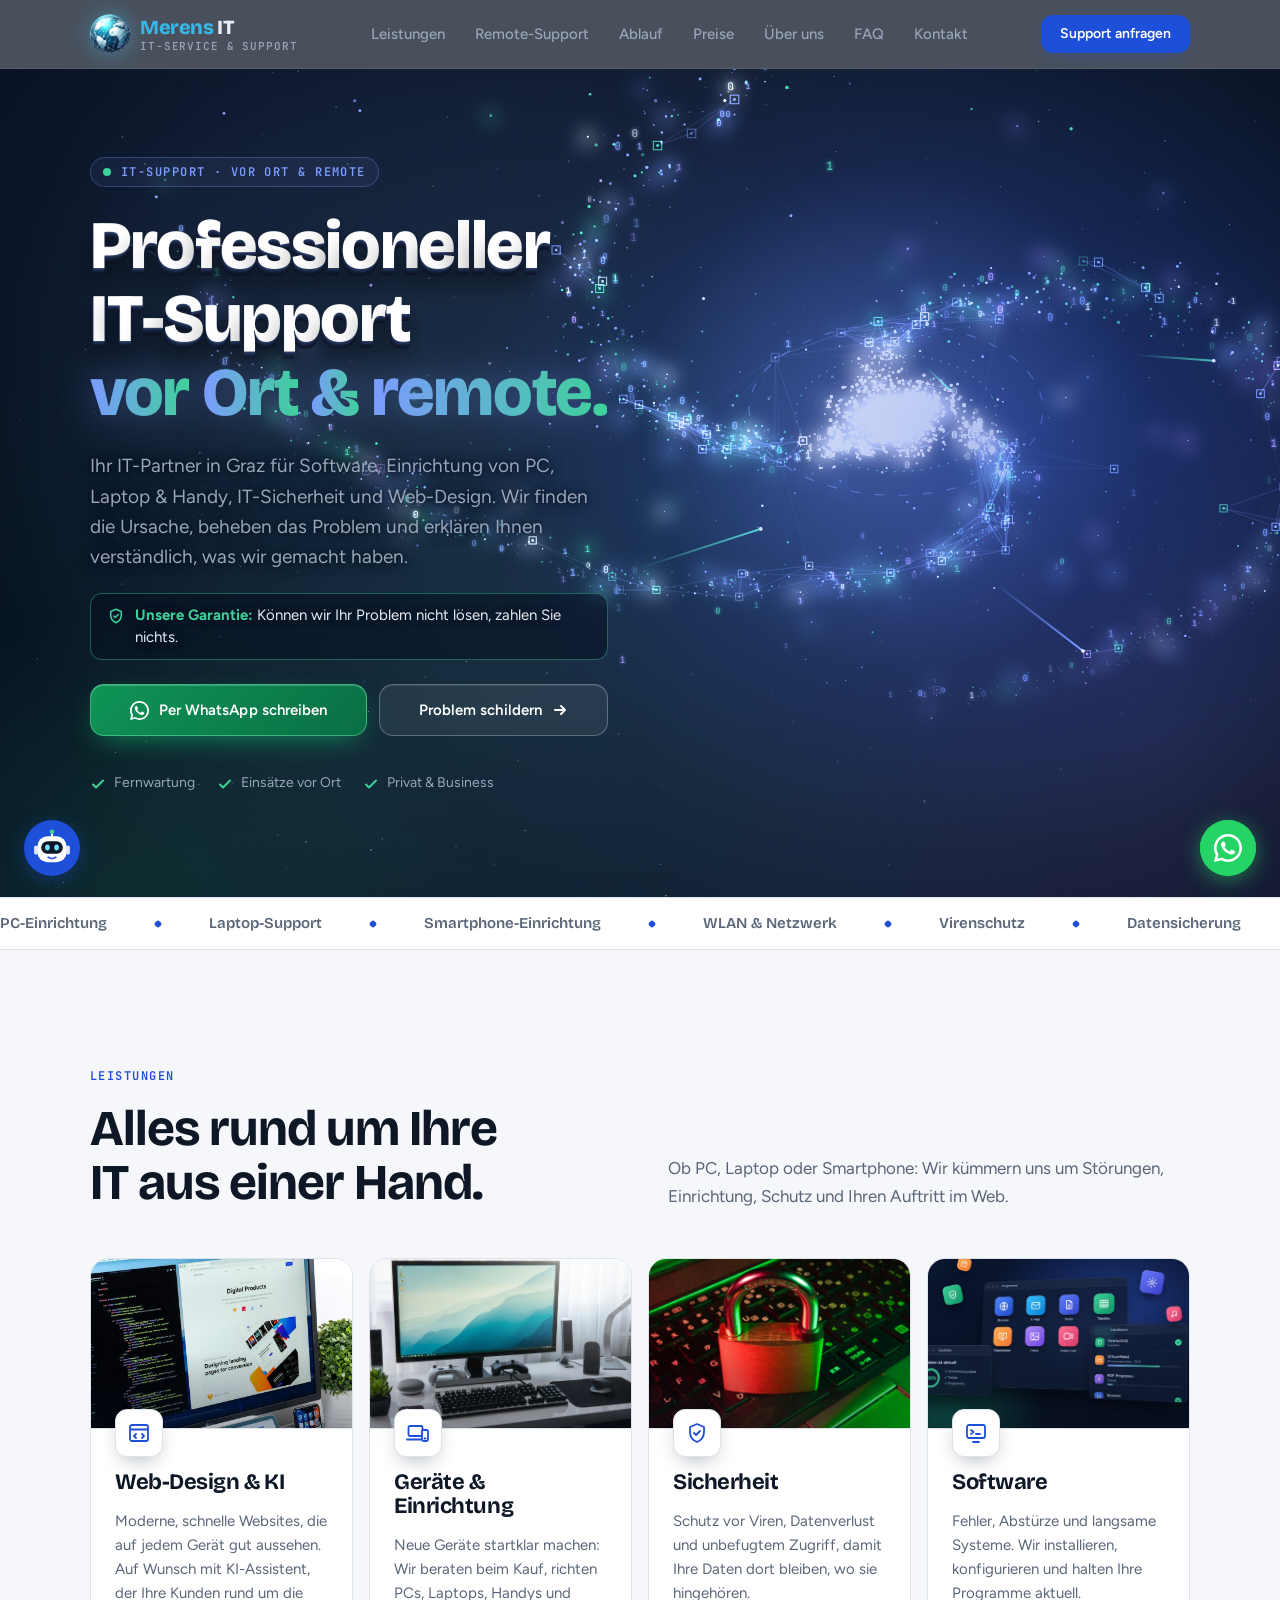
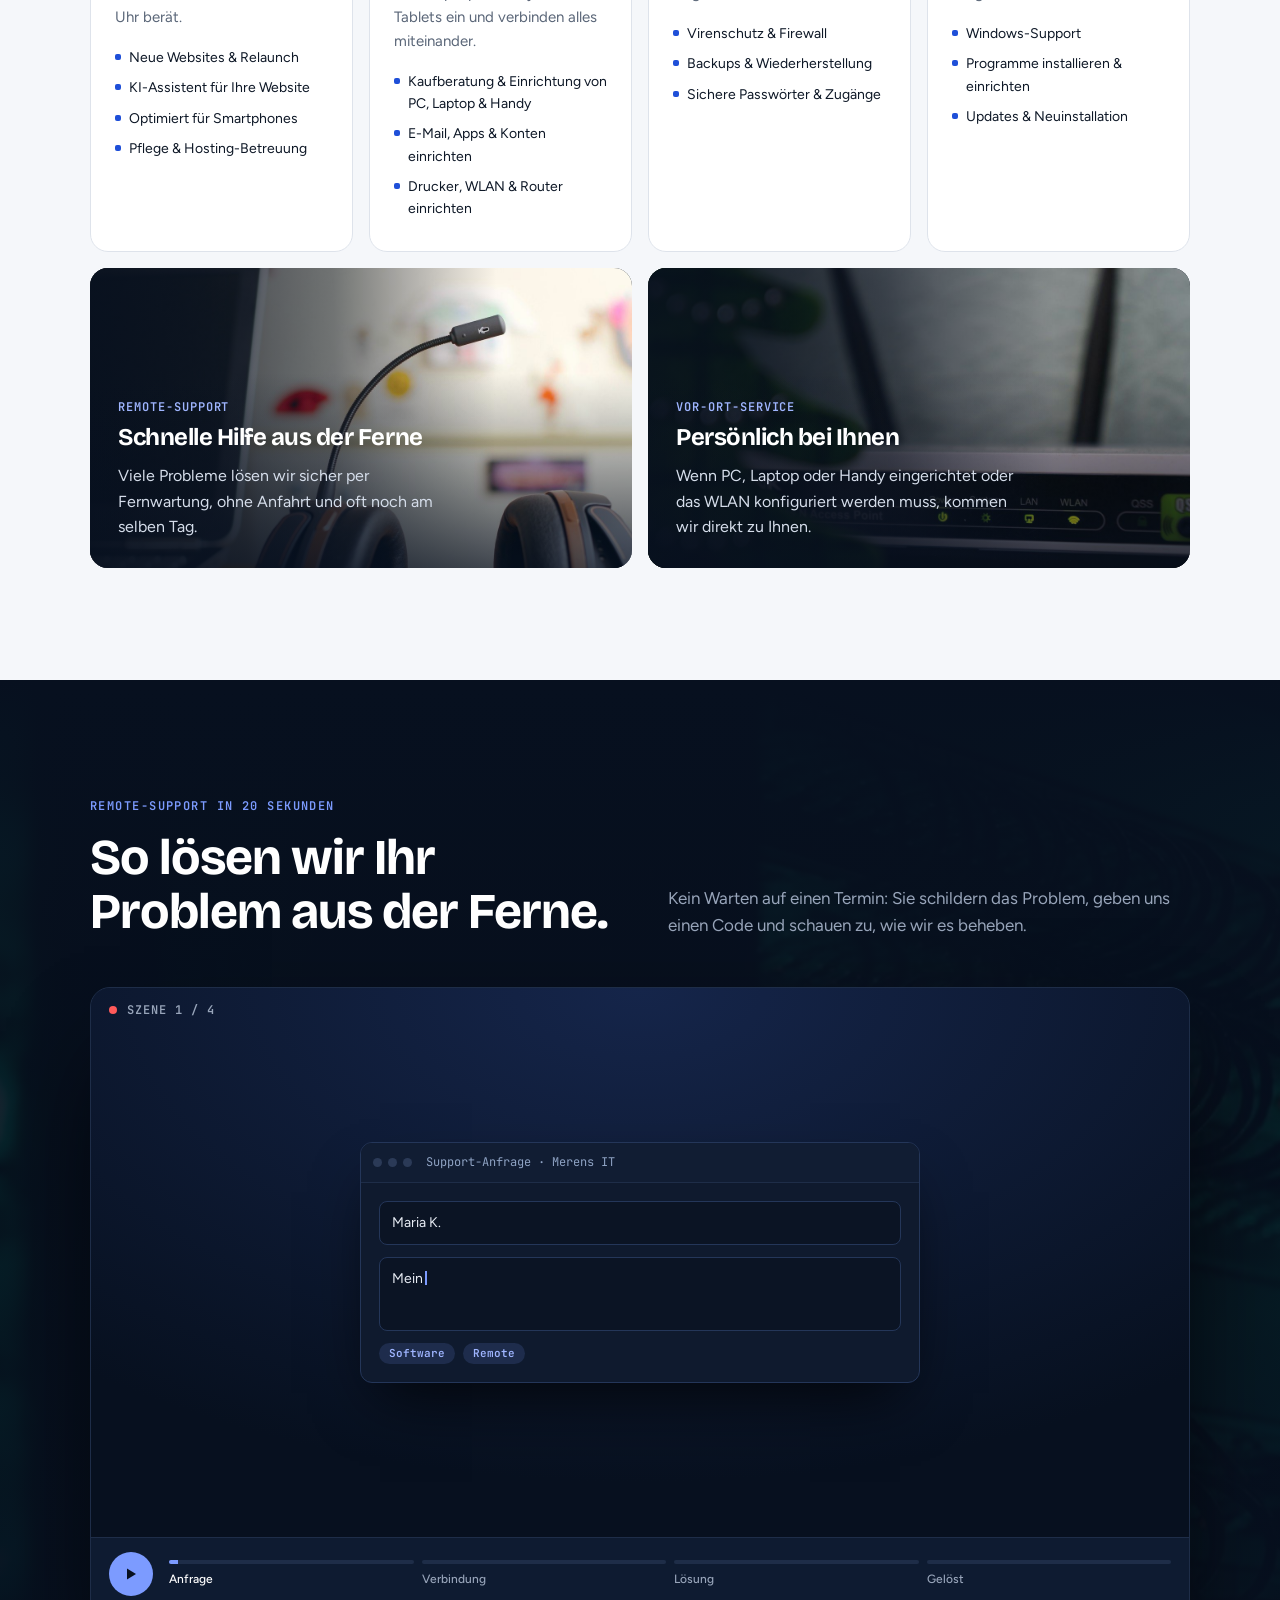
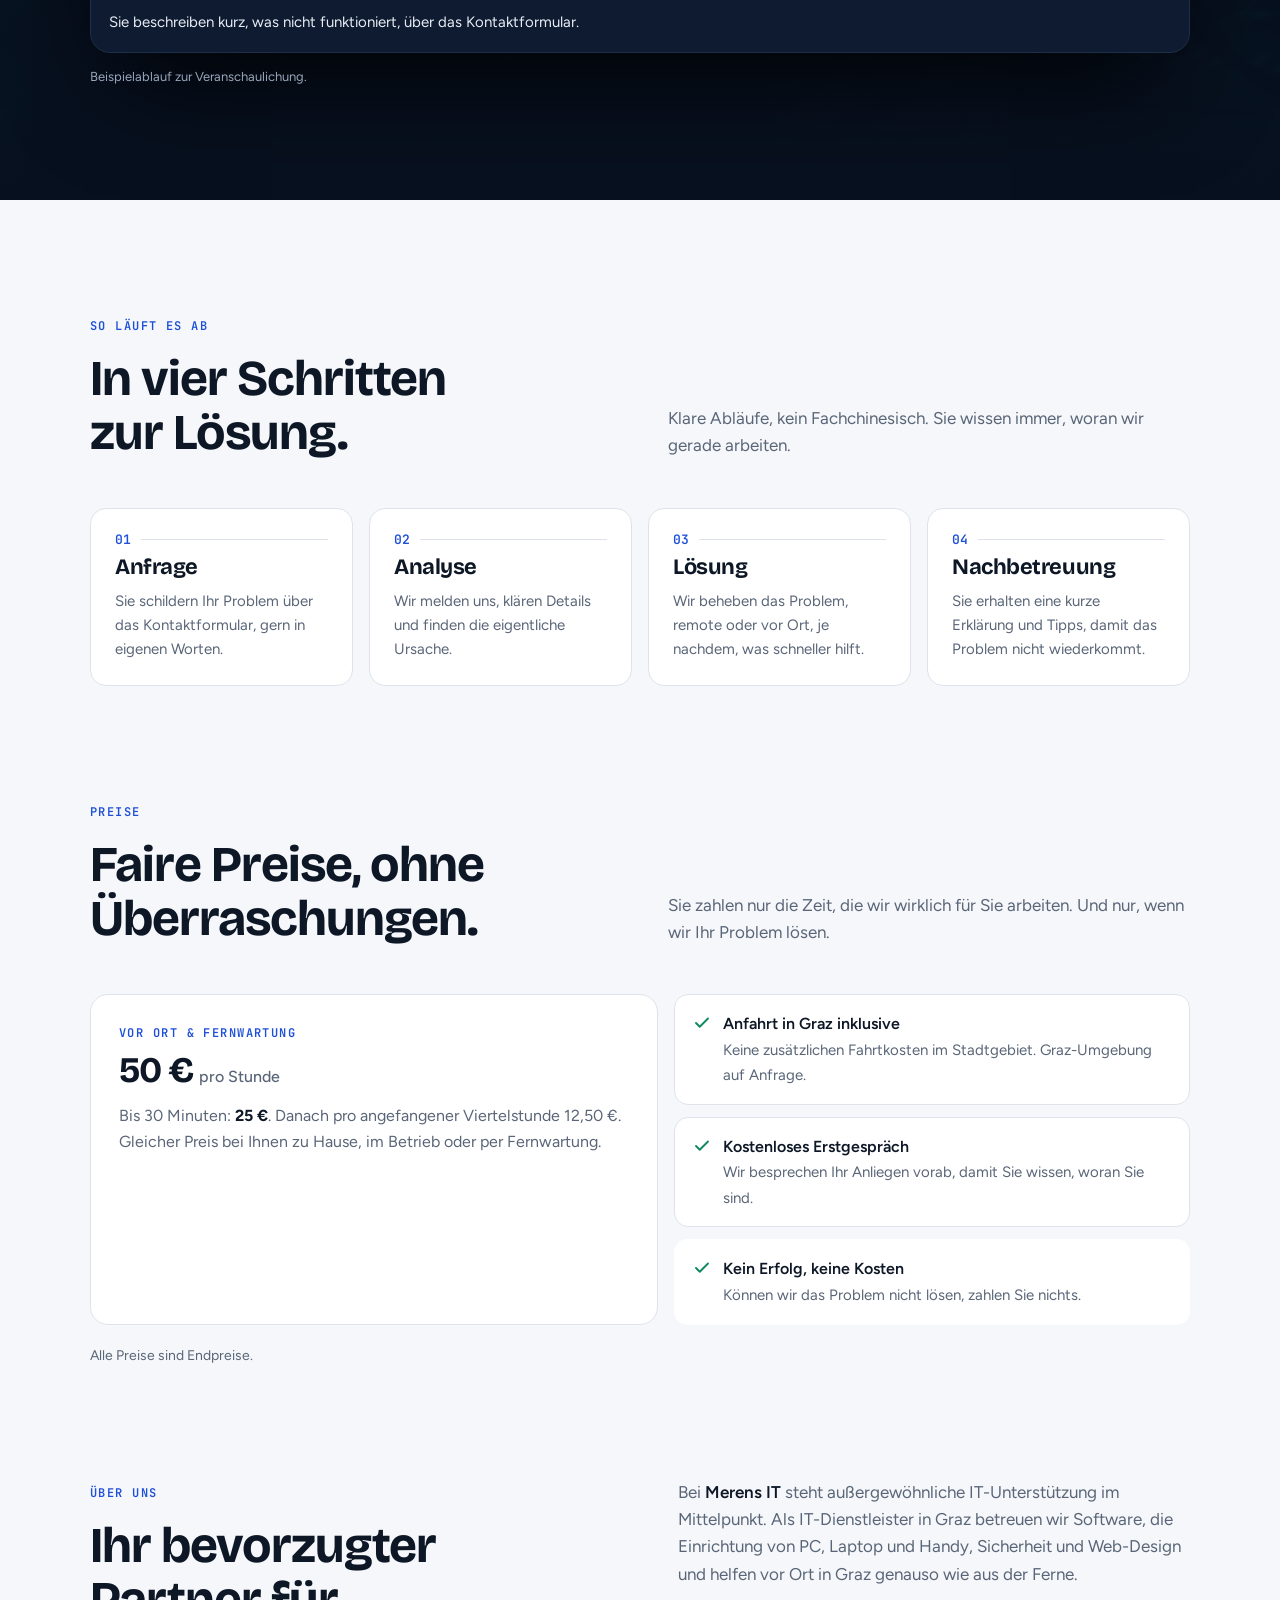
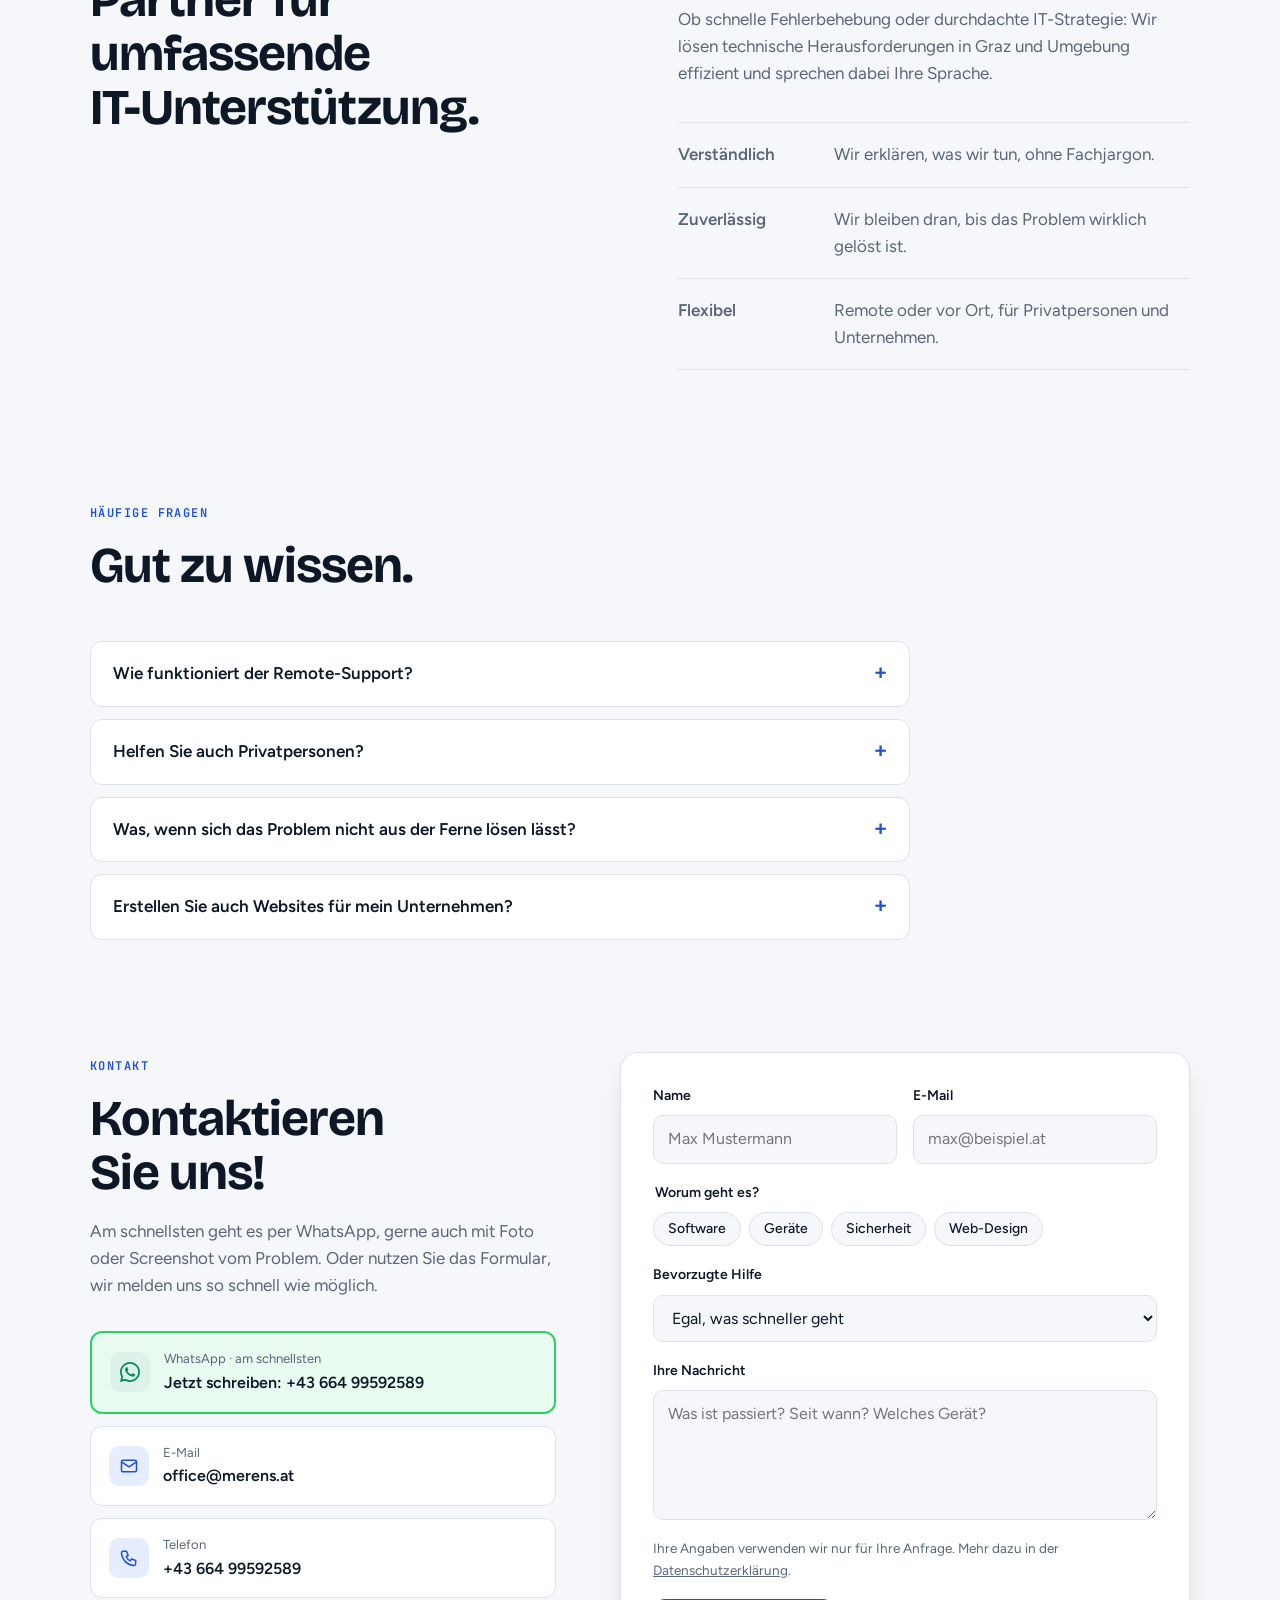
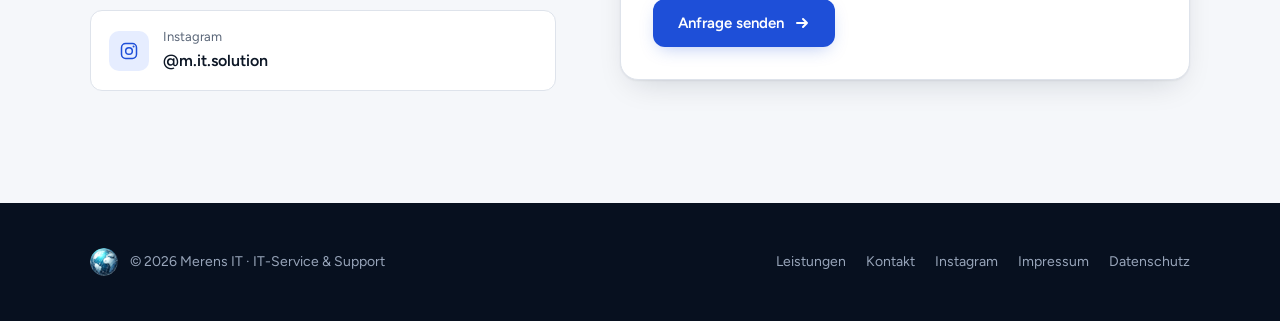
==== commit 0851e7f0: "Impressum, Datenschutz und Besucherstatistik eingebunden" ====
--- a/index.html
+++ b/index.html
@@ -893,6 +893,7 @@
           </select>
         </label>
         <label for="message">Ihre Nachricht<textarea id="message" name="message" placeholder="Was ist passiert? Seit wann? Welches Gerät?"></textarea></label>
+        <p style="margin:0;font-size:13.5px;color:var(--muted)">Ihre Angaben verwenden wir nur für Ihre Anfrage. Mehr dazu in der <a href="datenschutz.html">Datenschutzerklärung</a>.</p>
         <p class="err" id="formErr" hidden></p>
         <input type="text" name="_honey" tabindex="-1" autocomplete="off" aria-hidden="true" style="position:absolute;left:-9999px;width:1px;height:1px">
         <button class="btn btn-primary magnetic" type="submit" style="justify-self:start">Anfrage senden
@@ -911,7 +912,8 @@
       <a href="#leistungen">Leistungen</a>
       <a href="#kontakt">Kontakt</a>
       <a href="https://www.instagram.com/m.it.solution/" target="_blank" rel="noopener">Instagram</a>
-      <a href="#kontakt">Impressum</a>
+      <a href="impressum.html">Impressum</a>
+      <a href="datenschutz.html">Datenschutz</a>
     </nav>
   </div>
 </footer>
@@ -1482,7 +1484,7 @@
 
   // ── greeting ──────────────────────────────────────────────────────────────
   function greet(){
-    addMsg('bot','Hallo! 👋 Ich bin ein **KI-Assistent** von Merens IT, also keine echte Person. Wenn Sie lieber mit einem Menschen sprechen, erreichen Sie uns am schnellsten per WhatsApp oder telefonisch unter +43 664 99592589. Wie kann ich Ihnen helfen?');
+    addMsg('bot','Hallo! 👋 Ich bin ein **KI-Assistent** von Merens IT, also keine echte Person. Wenn Sie lieber mit einem Menschen sprechen, erreichen Sie uns am schnellsten per WhatsApp oder telefonisch unter +43 664 99592589. Bitte geben Sie hier keine Passwörter oder Bankdaten ein. Wie kann ich Ihnen helfen?');
     setQuick(['🖥️ PC / Laptop / Handy','📶 WLAN / Netzwerk','🦠 Virus / Sicherheit','📅 Termin anfragen','💰 Kosten & Garantie','🌐 Website erstellen']);
     // show notification badge after 4s if chat is closed
     setTimeout(() => {
@@ -1616,5 +1618,6 @@
   })(t0);
 })();
 </script>
+<!-- Cloudflare Web Analytics --><script type='module' src='https://static.cloudflareinsights.com/beacon.min.js' data-cf-beacon='{"token": "9dab97f2c6b8448aab697928414340f9"}'></script><!-- End Cloudflare Web Analytics -->
 </body>
 </html>
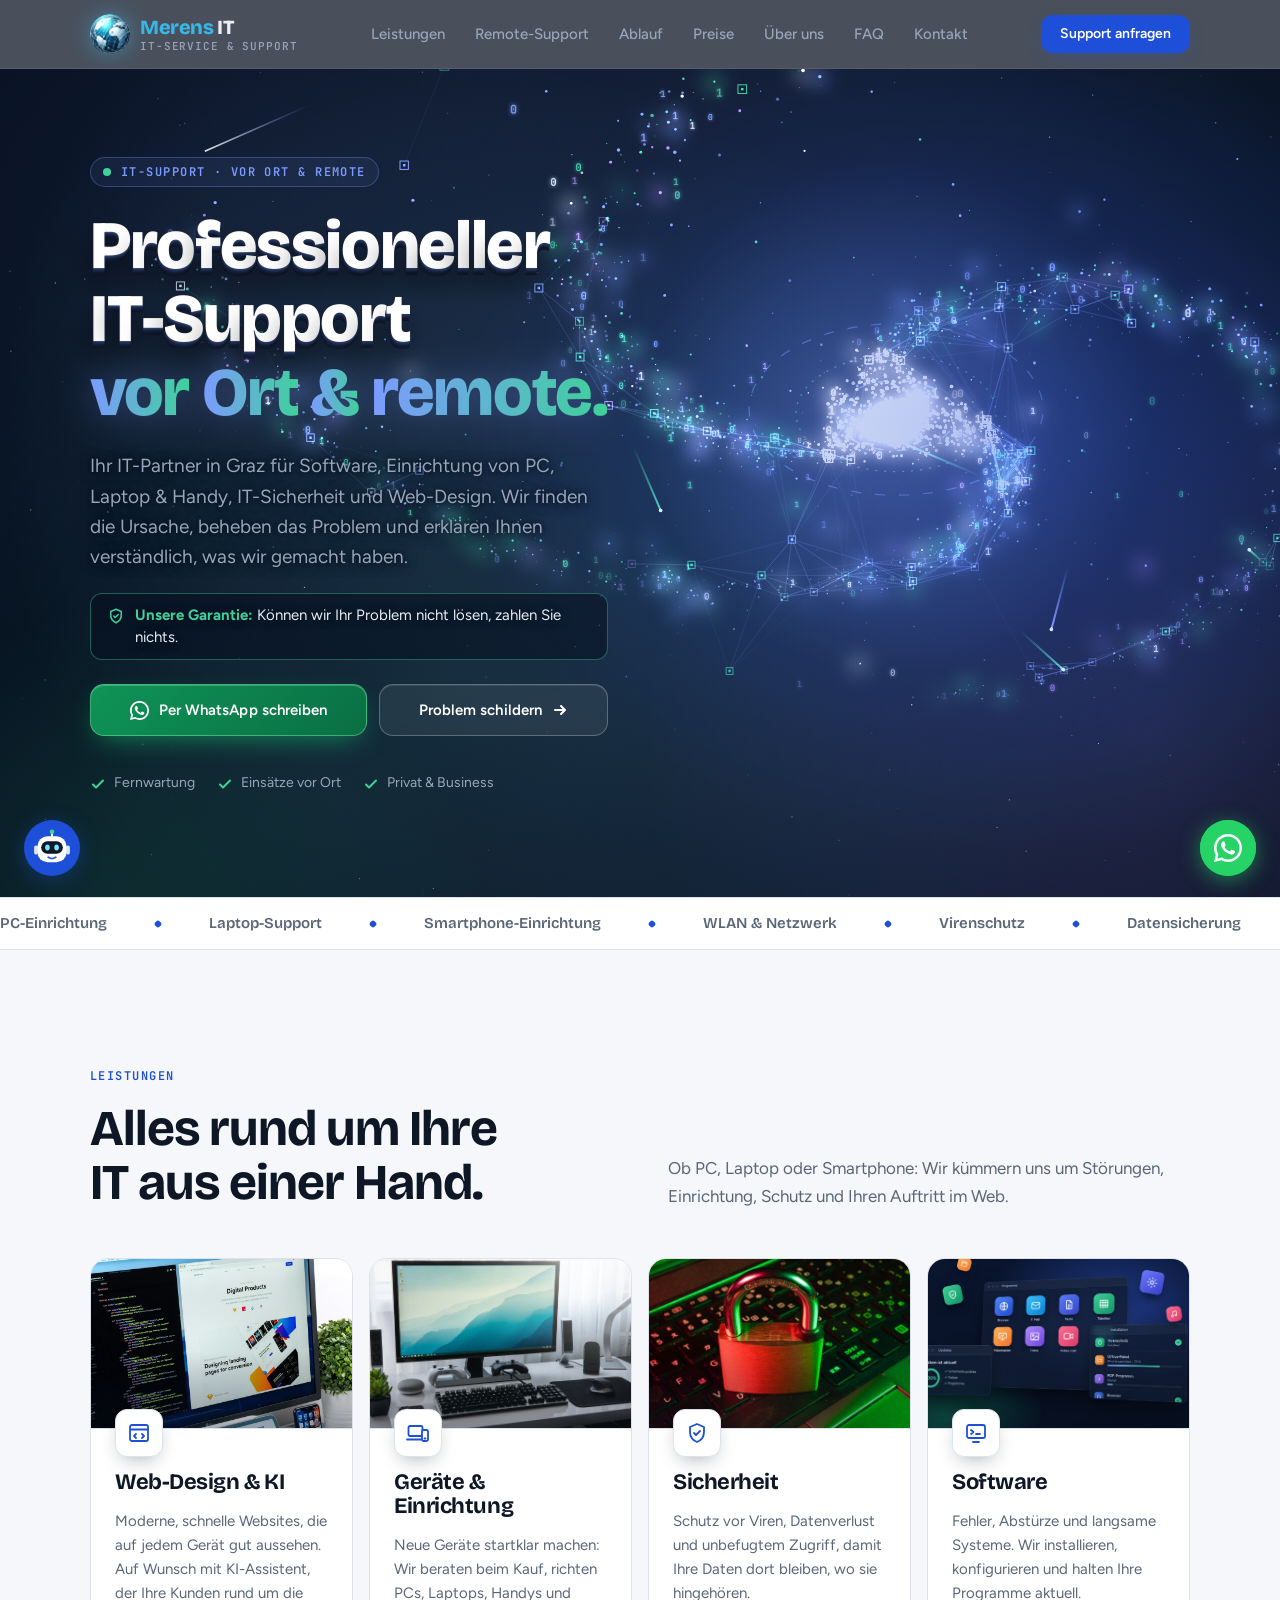
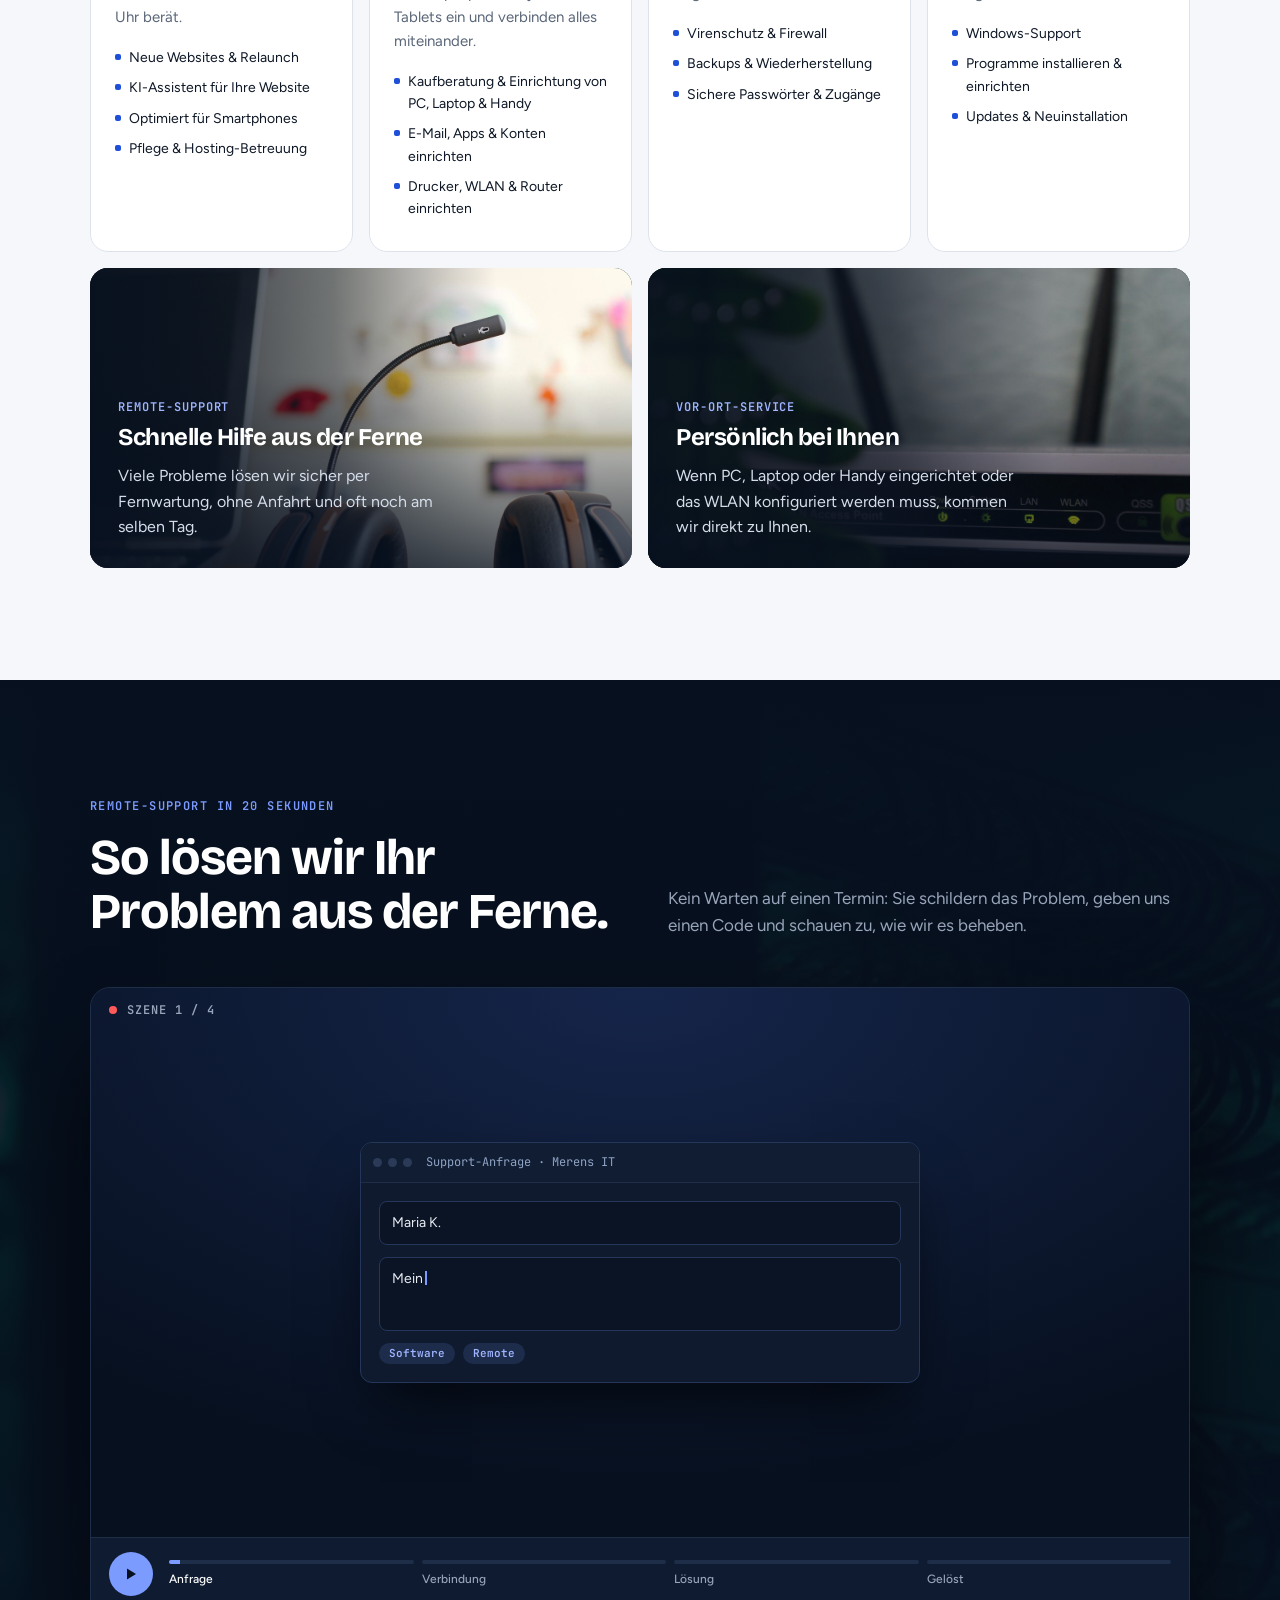
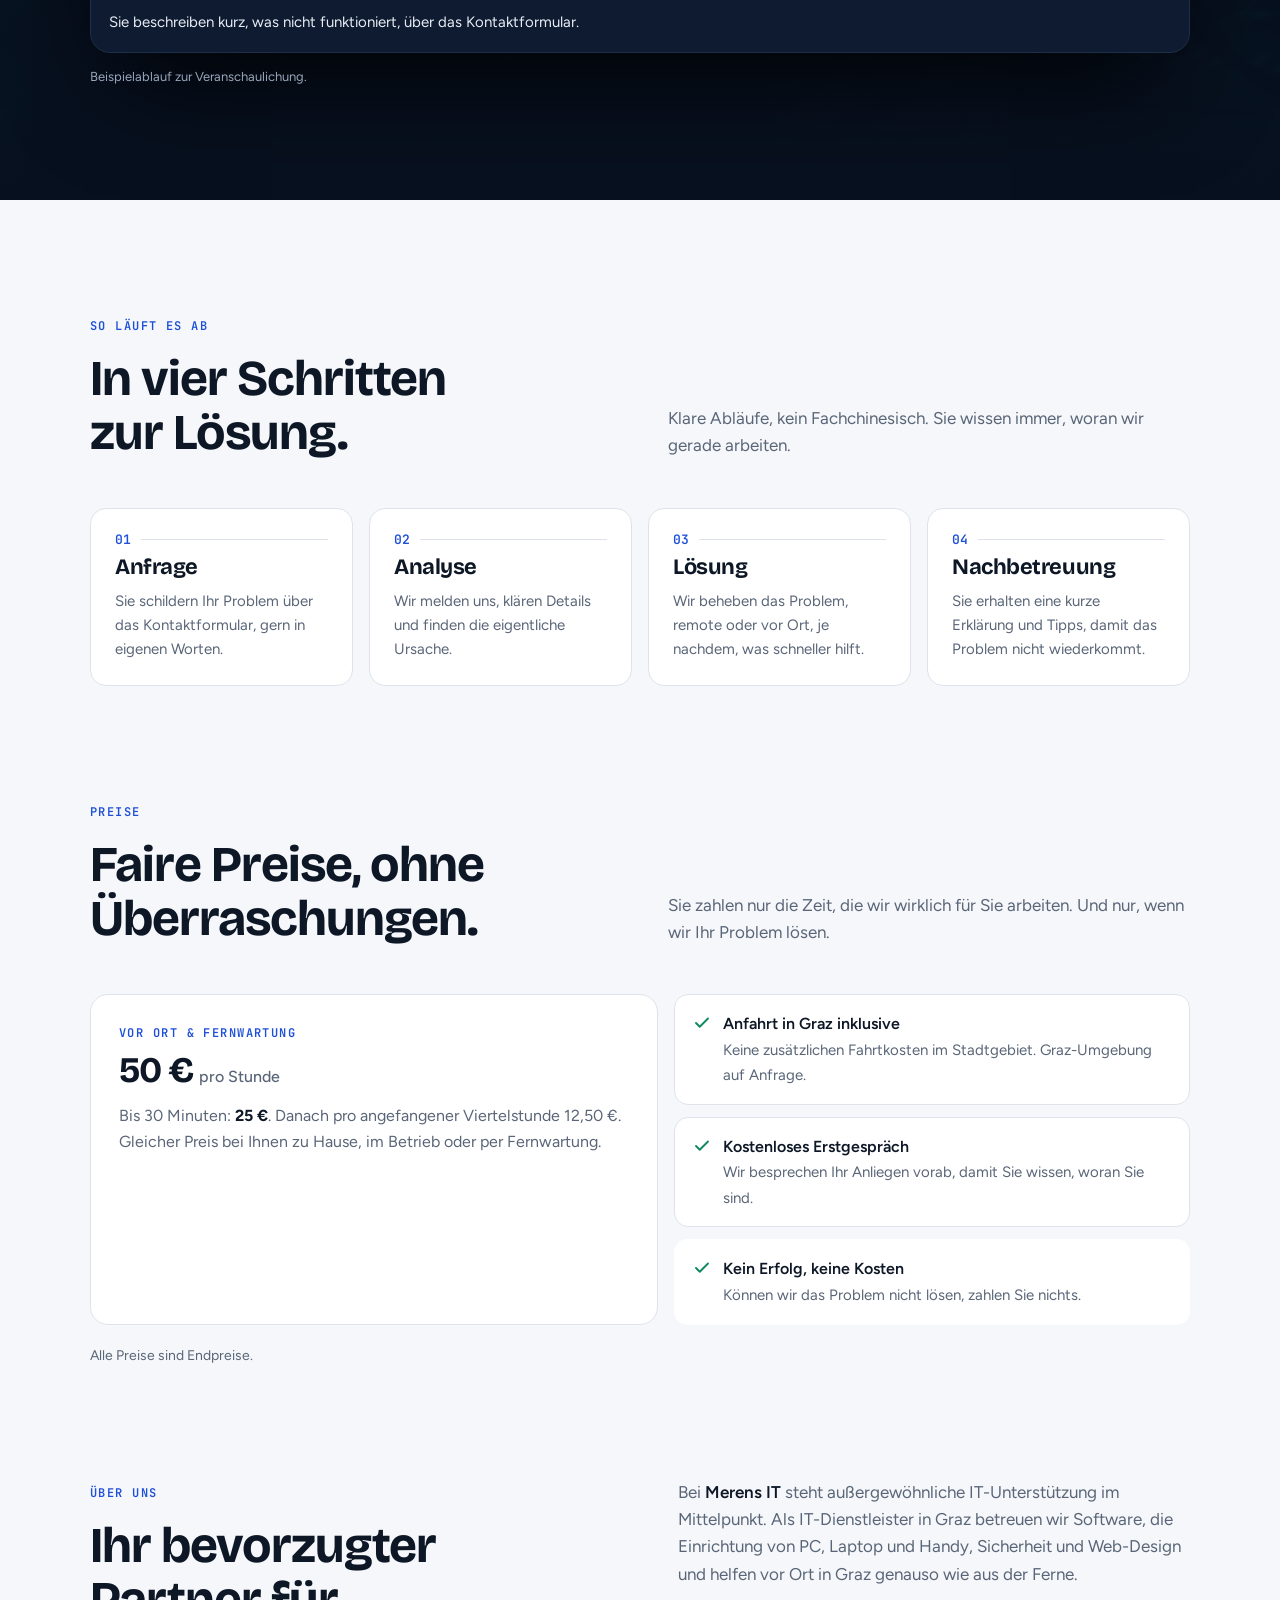
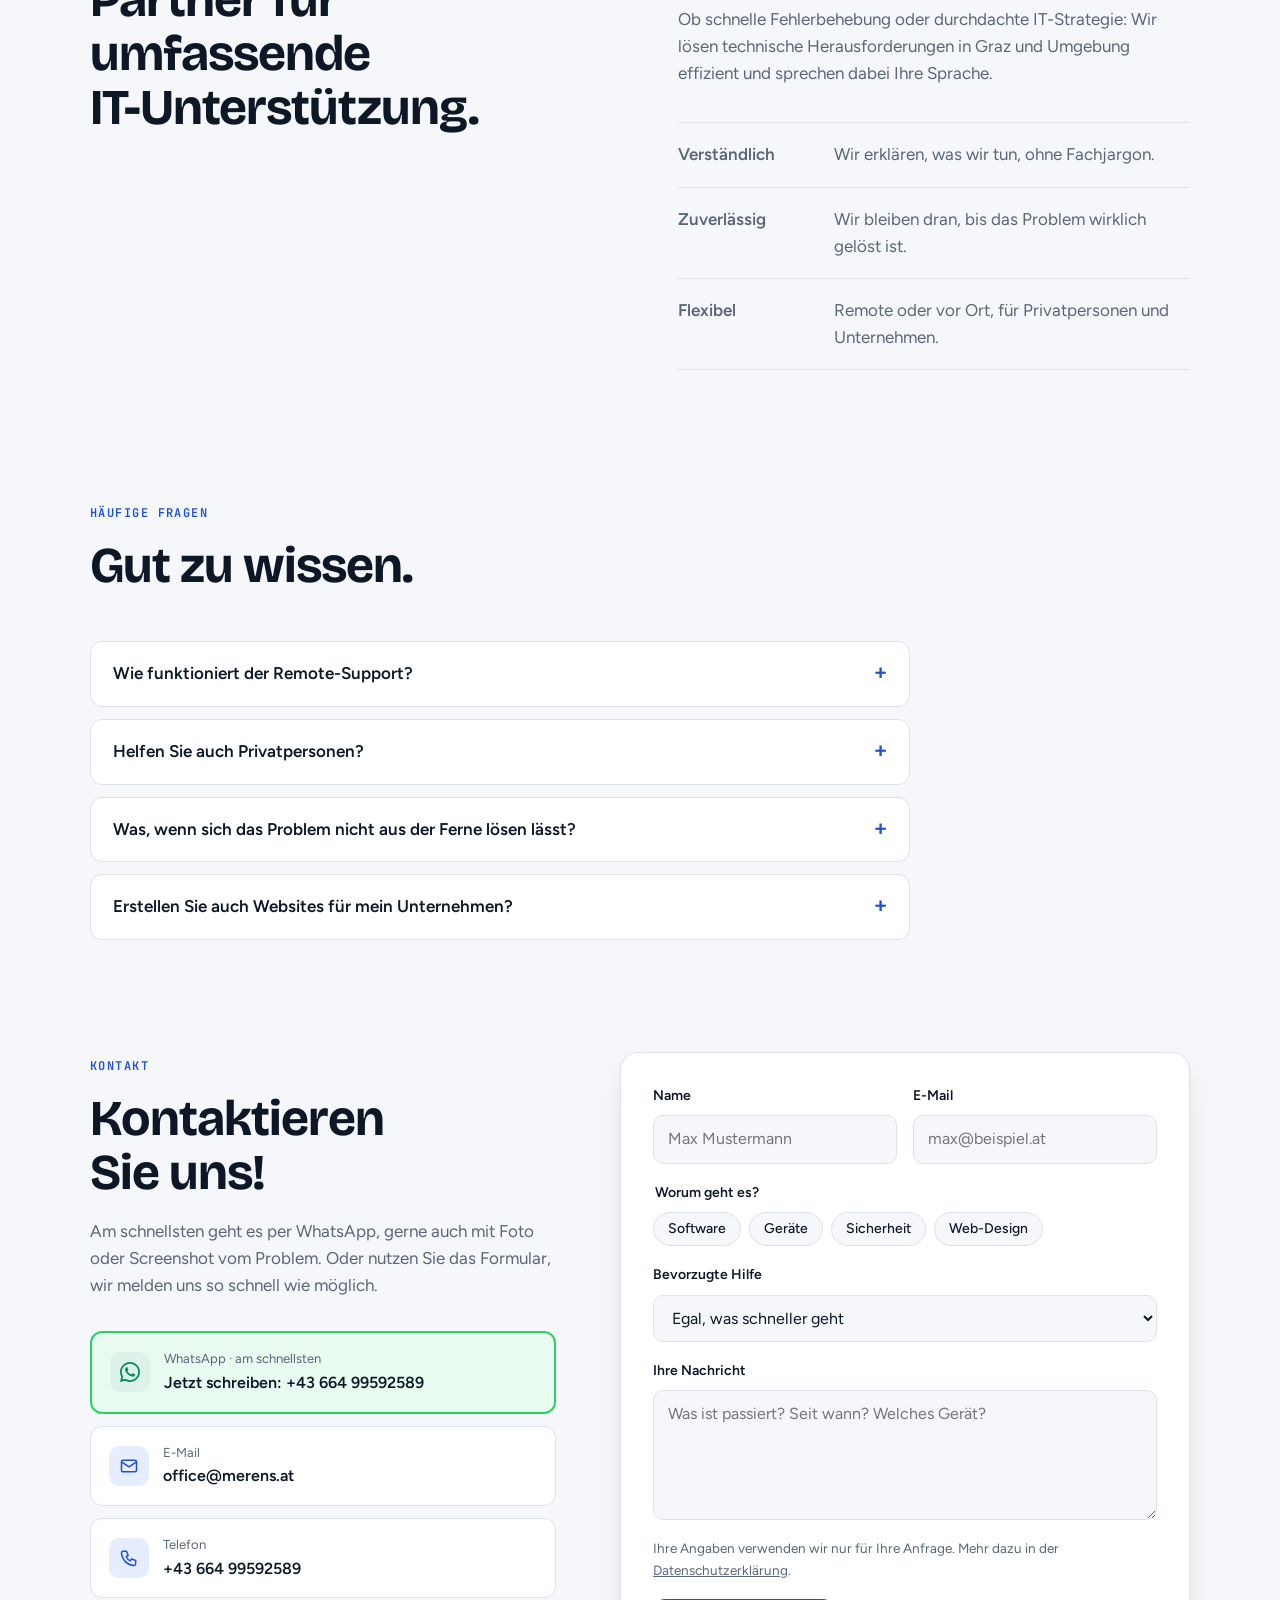
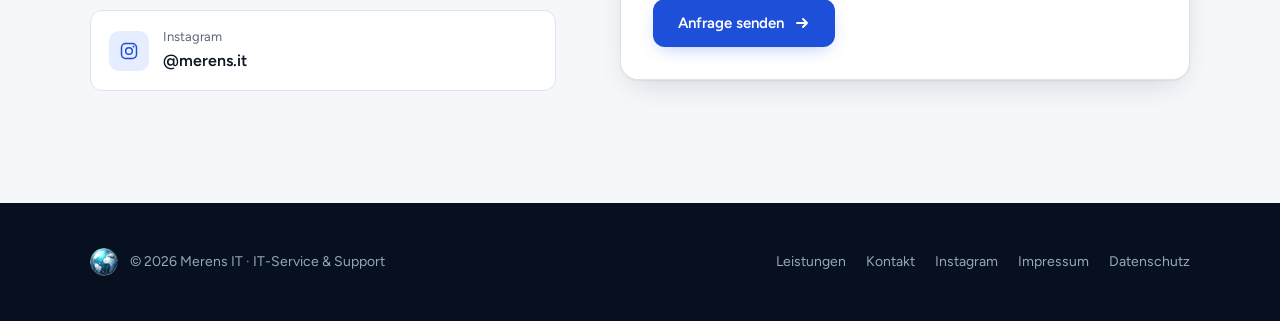
==== commit 6cac08a6: "Instagram-Link auf merens.it geaendert" ====
--- a/index.html
+++ b/index.html
@@ -18,7 +18,7 @@
 <meta property="og:image:height" content="630">
 <meta name="twitter:card" content="summary_large_image">
 <link rel="apple-touch-icon" href="img/logo-globe.png">
-<script type="application/ld+json">{"@context":"https://schema.org","@type":"LocalBusiness","name":"Merens IT","url":"https://merens.at/","logo":"https://merens.at/img/logo-globe.png","image":"https://merens.at/img/og-image.jpg","email":"office@merens.at","telephone":"+4366499592589","description":"IT-Support in Graz für Software, Einrichtung von PC, Laptop und Handy, IT-Sicherheit und Web-Design – per Fernwartung oder vor Ort in Graz und Umgebung.","sameAs":["https://www.instagram.com/m.it.solution/"],"areaServed":{"@type":"City","name":"Graz"},"address":{"@type":"PostalAddress","addressLocality":"Graz","addressRegion":"Steiermark","addressCountry":"AT"}}</script>
+<script type="application/ld+json">{"@context":"https://schema.org","@type":"LocalBusiness","name":"Merens IT","url":"https://merens.at/","logo":"https://merens.at/img/logo-globe.png","image":"https://merens.at/img/og-image.jpg","email":"office@merens.at","telephone":"+4366499592589","description":"IT-Support in Graz für Software, Einrichtung von PC, Laptop und Handy, IT-Sicherheit und Web-Design – per Fernwartung oder vor Ort in Graz und Umgebung.","sameAs":["https://www.instagram.com/merens.it/"],"areaServed":{"@type":"City","name":"Graz"},"address":{"@type":"PostalAddress","addressLocality":"Graz","addressRegion":"Steiermark","addressCountry":"AT"}}</script>
 <link rel="icon" type="image/png" href="img/favicon.png">
 <link rel="preload" href="fonts/figtree.woff2" as="font" type="font/woff2" crossorigin>
 <link rel="preload" href="fonts/bricolage-grotesque.woff2" as="font" type="font/woff2" crossorigin>
@@ -864,9 +864,9 @@
             <span class="ic" style="background:#DDF3EA;color:#0F8A5F"><svg width="20" height="20" viewBox="0 0 24 24" fill="currentColor" aria-hidden="true"><path d="M17.472 14.382c-.297-.149-1.758-.867-2.03-.967-.273-.099-.471-.148-.67.15-.197.297-.767.966-.94 1.164-.173.199-.347.223-.644.075-.297-.15-1.255-.463-2.39-1.475-.883-.788-1.48-1.761-1.653-2.059-.173-.297-.018-.458.13-.606.134-.133.298-.347.446-.52.149-.174.198-.298.298-.497.099-.198.05-.371-.025-.52-.075-.149-.669-1.612-.916-2.207-.242-.579-.487-.5-.669-.51-.173-.008-.371-.01-.57-.01-.198 0-.52.074-.792.372-.272.297-1.04 1.016-1.04 2.479 0 1.462 1.065 2.875 1.213 3.074.149.198 2.096 3.2 5.077 4.487.709.306 1.262.489 1.694.625.712.227 1.36.195 1.871.118.571-.085 1.758-.719 2.006-1.413.248-.694.248-1.289.173-1.413-.074-.124-.272-.198-.57-.347z"/><path d="M12 0C5.373 0 0 5.373 0 12c0 2.108.549 4.088 1.512 5.814L0 24l6.335-1.493A11.946 11.946 0 0012 24c6.627 0 12-5.373 12-12S18.627 0 12 0zm0 21.818a9.809 9.809 0 01-5.001-1.368l-.359-.214-3.71.874.936-3.617-.234-.372A9.79 9.79 0 012.182 12C2.182 6.57 6.57 2.182 12 2.182S21.818 6.57 21.818 12 17.43 21.818 12 21.818z"/></svg></span>
             <div><small>WhatsApp · am schnellsten</small><strong>Jetzt schreiben: +43 664 99592589</strong></div>
           </a>
-          <a class="channel" href="https://www.instagram.com/m.it.solution/" target="_blank" rel="noopener">
+          <a class="channel" href="https://www.instagram.com/merens.it/" target="_blank" rel="noopener">
             <span class="ic"><svg width="20" height="20" viewBox="0 0 24 24" fill="none" aria-hidden="true"><rect x="3" y="3" width="18" height="18" rx="5" stroke="currentColor" stroke-width="1.8"/><circle cx="12" cy="12" r="4" stroke="currentColor" stroke-width="1.8"/><circle cx="17.5" cy="6.5" r="1.2" fill="currentColor"/></svg></span>
-            <div><small>Instagram</small><strong>@m.it.solution</strong></div>
+            <div><small>Instagram</small><strong>@merens.it</strong></div>
           </a>
         </div>
       </div>
@@ -911,7 +911,7 @@
     <nav aria-label="Fußzeile">
       <a href="#leistungen">Leistungen</a>
       <a href="#kontakt">Kontakt</a>
-      <a href="https://www.instagram.com/m.it.solution/" target="_blank" rel="noopener">Instagram</a>
+      <a href="https://www.instagram.com/merens.it/" target="_blank" rel="noopener">Instagram</a>
       <a href="impressum.html">Impressum</a>
       <a href="datenschutz.html">Datenschutz</a>
     </nav>
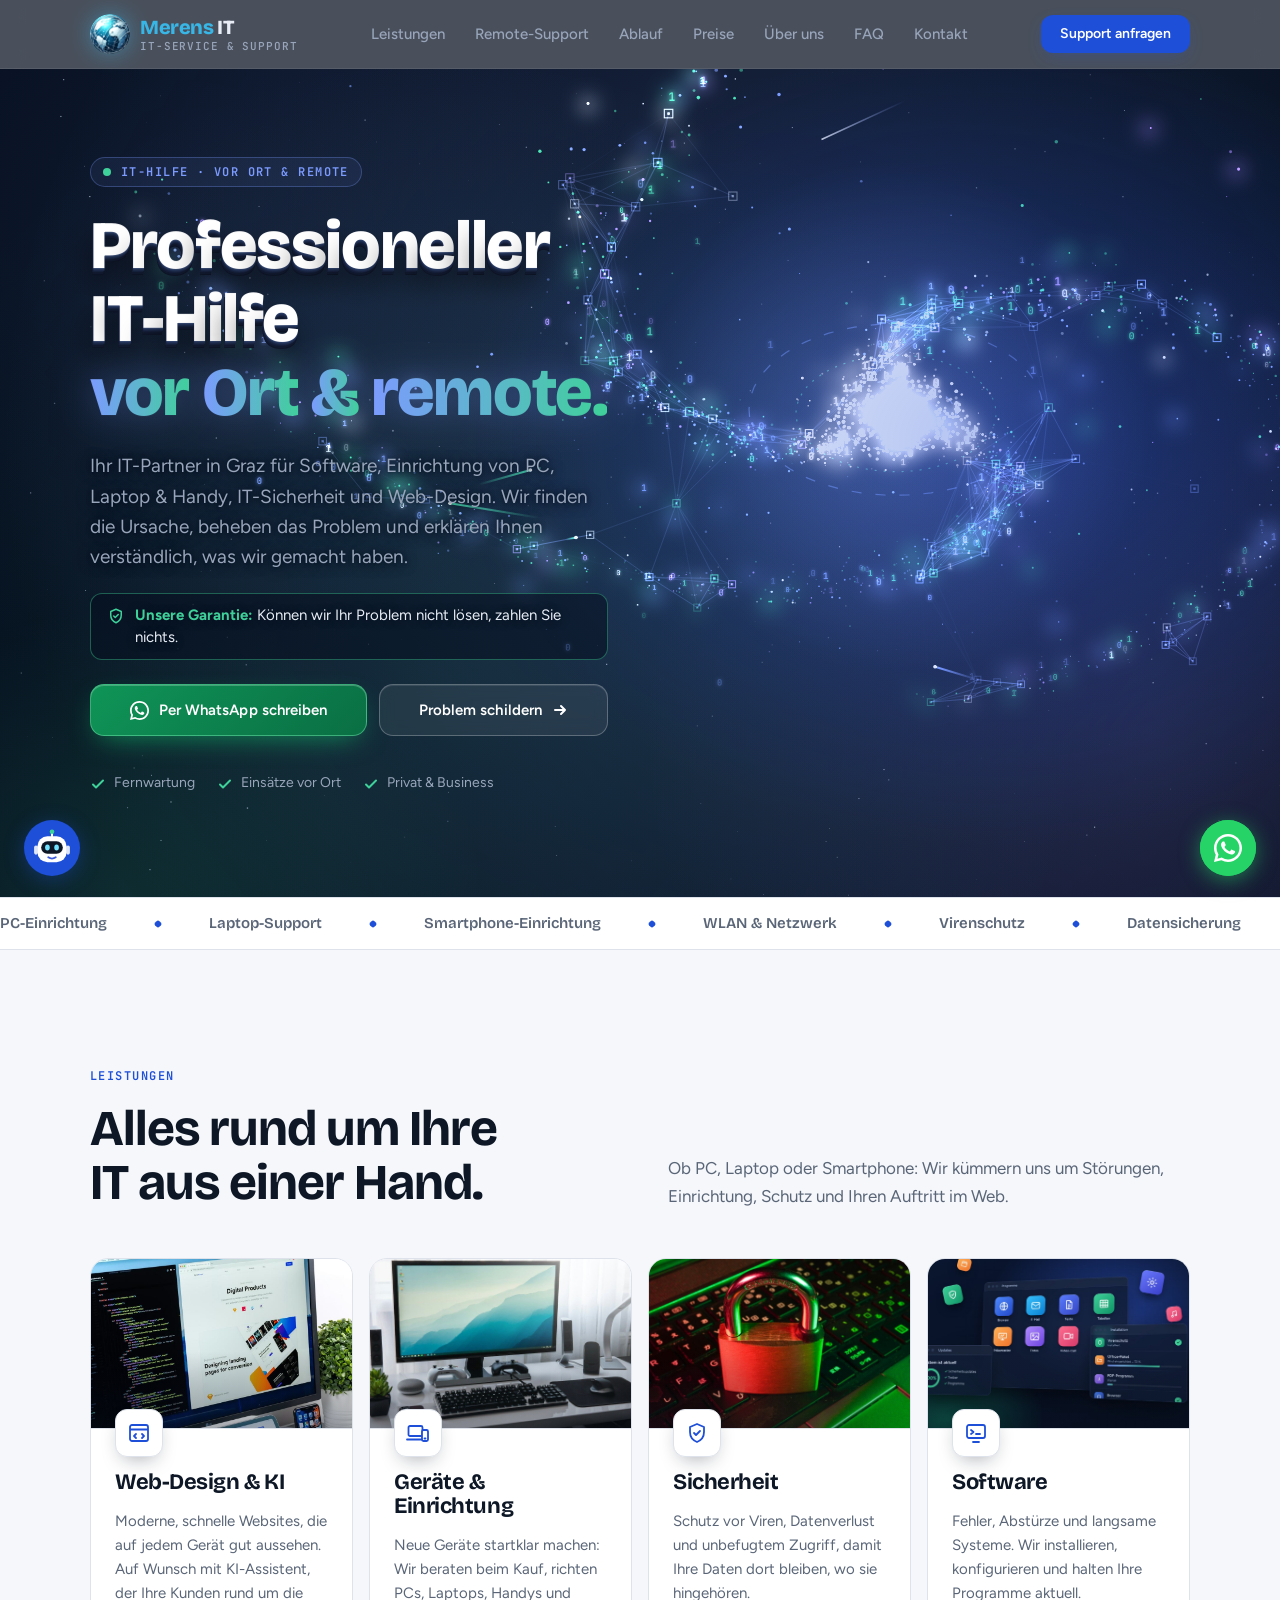
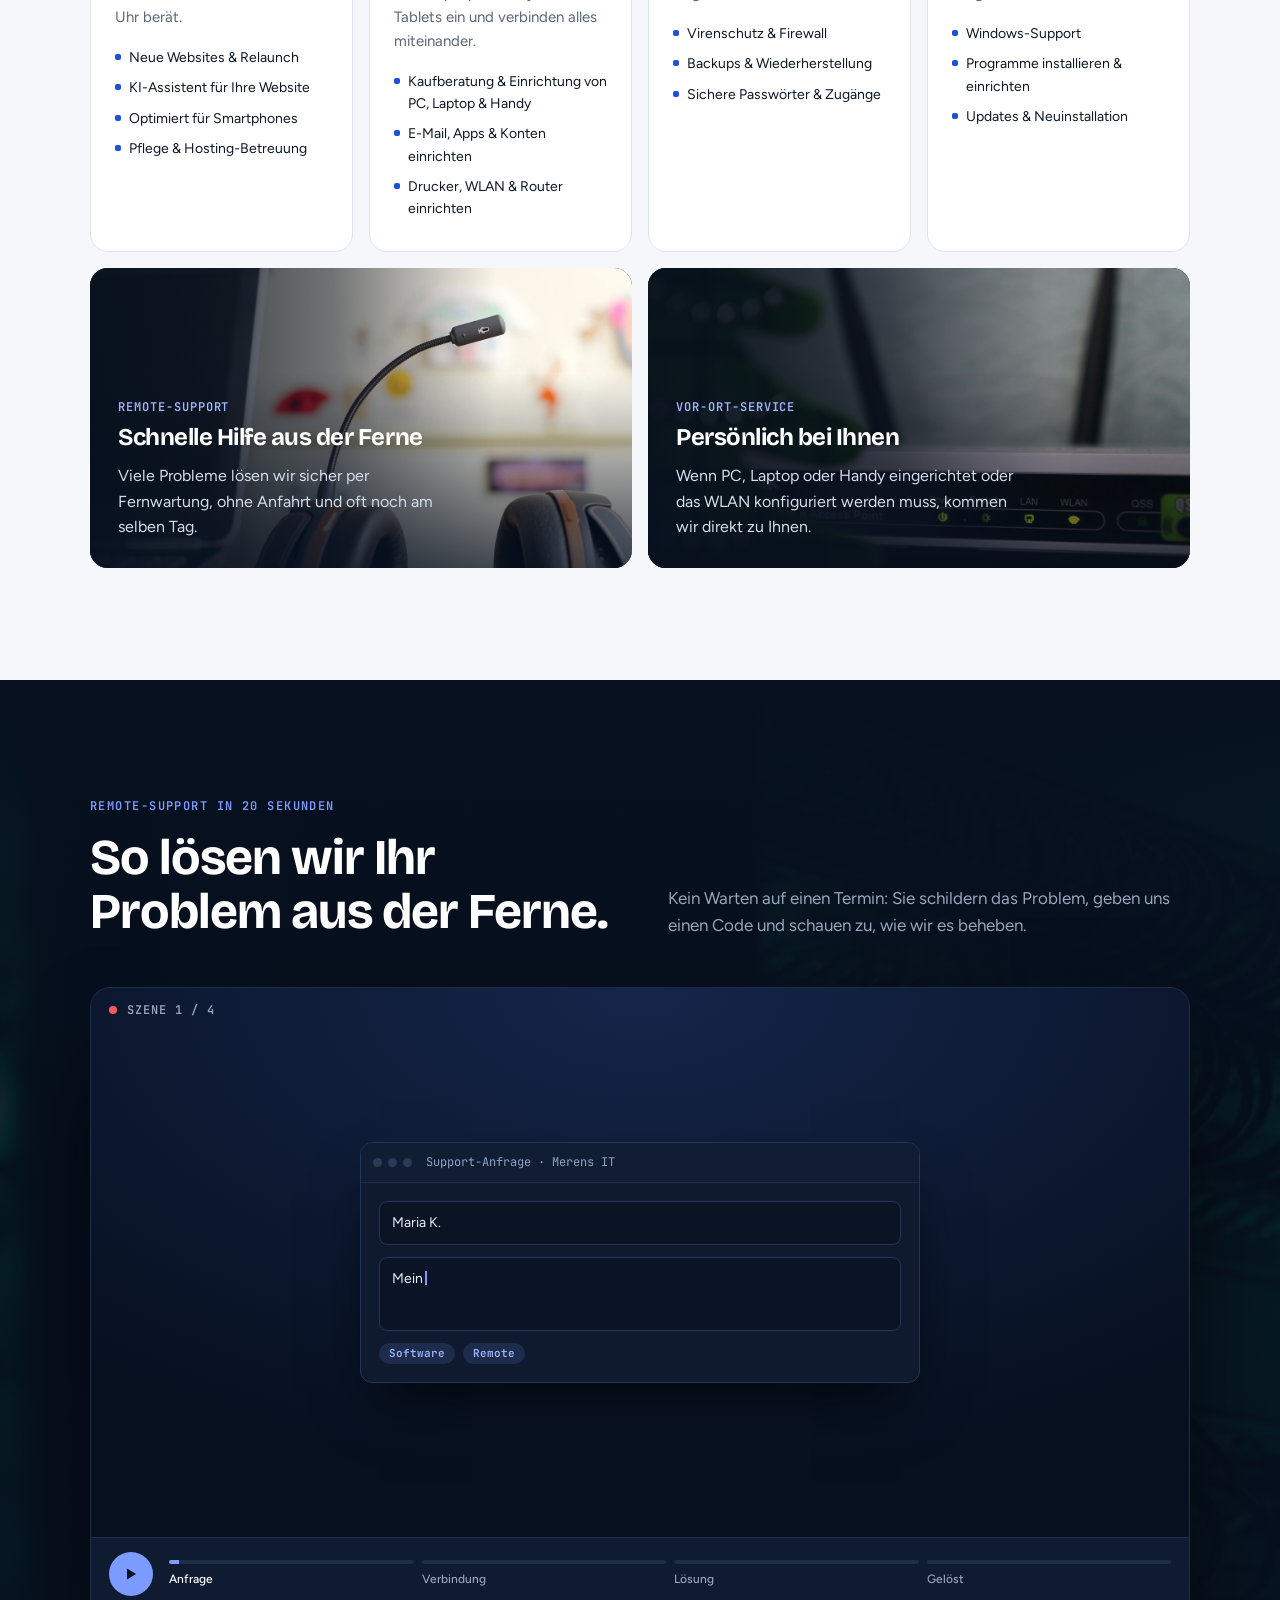
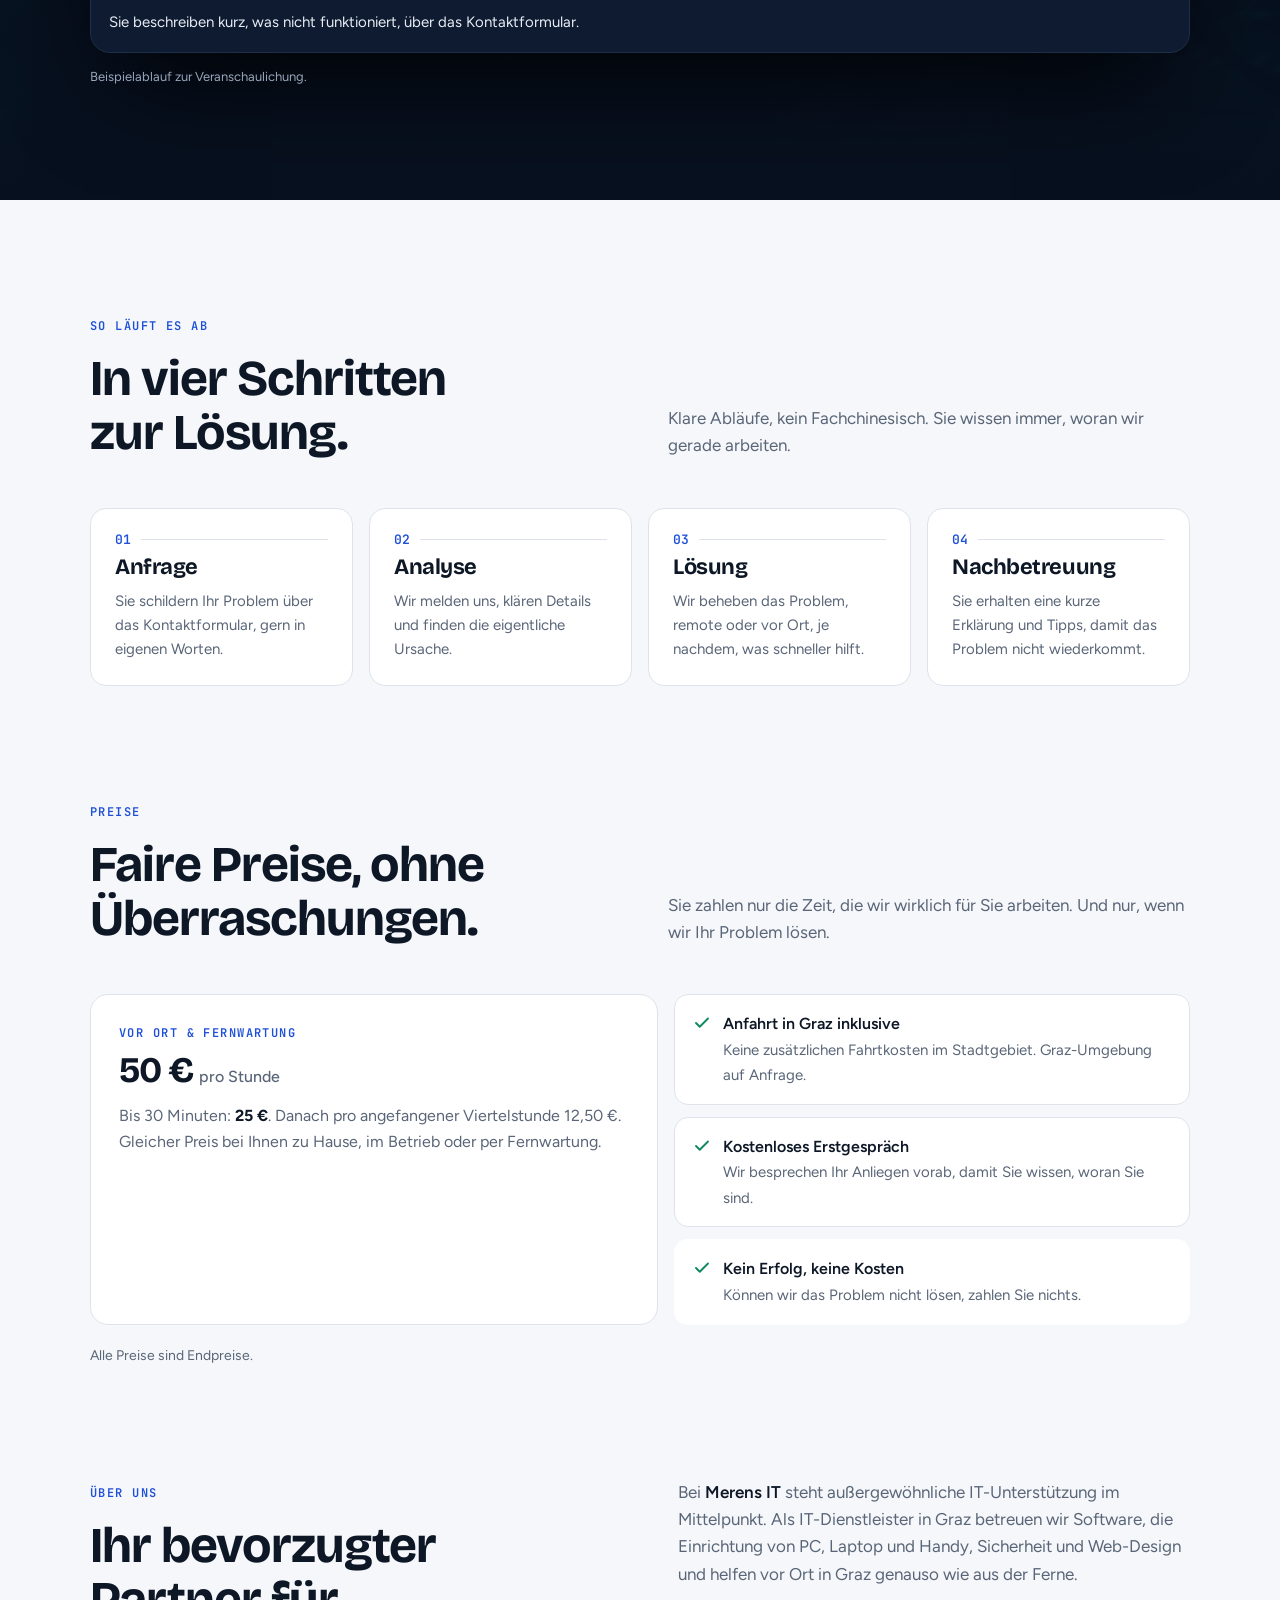
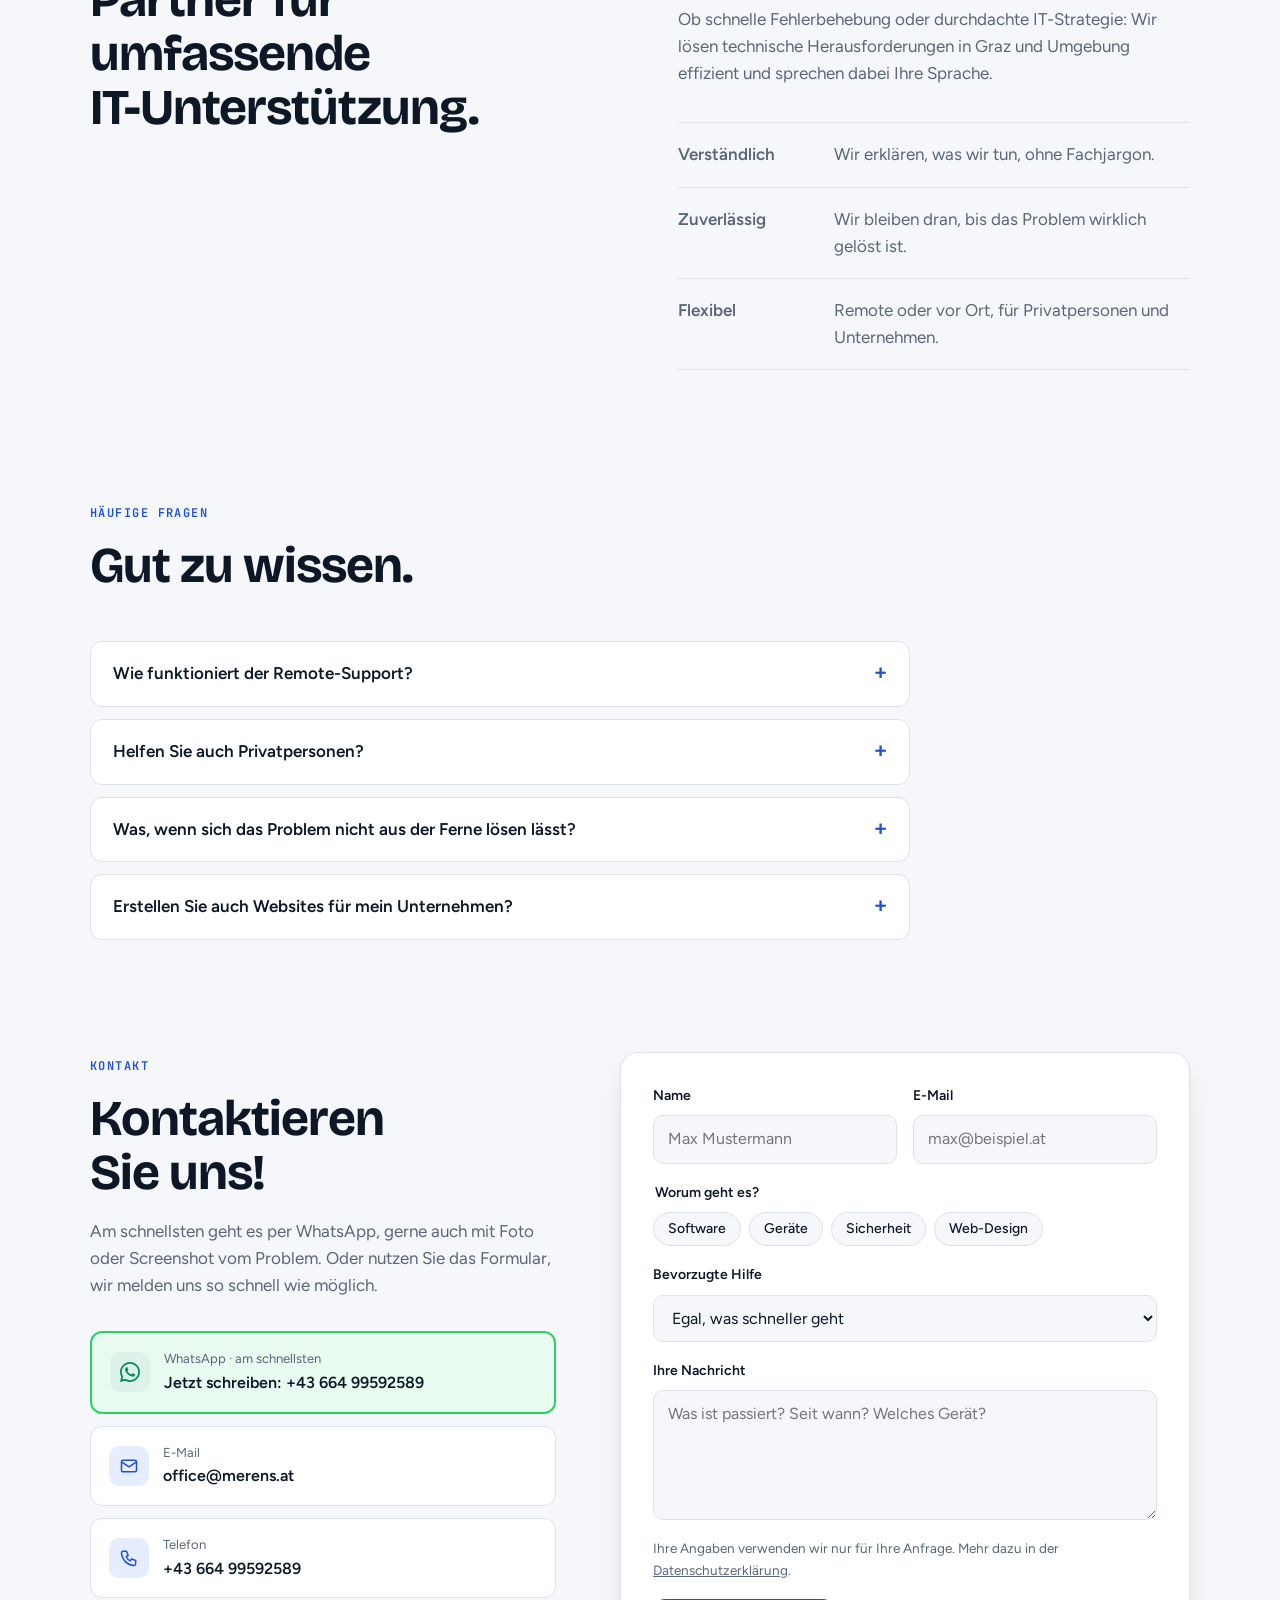
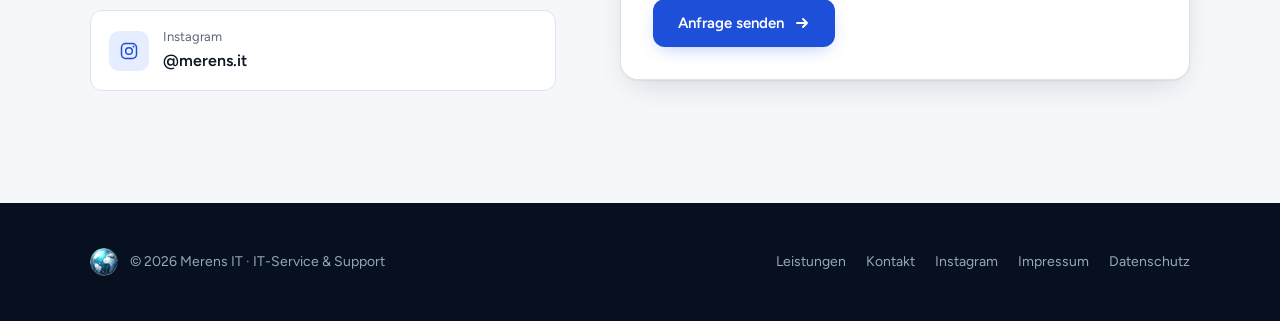
==== commit c404ba70: "Change title and headings from IT-Support to IT-Hilfe" ====
--- a/index.html
+++ b/index.html
@@ -3,7 +3,7 @@
 <head>
 <meta charset="utf-8">
 <meta name="viewport" content="width=device-width, initial-scale=1, viewport-fit=cover">
-<title>Merens IT – IT-Support Graz | Software, Geräte, Sicherheit</title>
+<title>Merens IT – IT-Hilfe Graz | Software, Geräte, Sicherheit</title>
 <meta name="description" content="IT-Support in Graz für Privat- und Geschäftskunden: Software, Einrichtung von PC, Laptop und Handy, IT-Sicherheit und Web-Design. Schnelle Hilfe per Fernwartung oder vor Ort in Graz und Umgebung.">
 <link rel="canonical" href="https://merens.at/">
 <meta name="theme-color" content="#07101F">
@@ -546,8 +546,8 @@
     <canvas id="net" aria-hidden="true"></canvas>
     <div class="wrap hero-grid">
       <div>
-        <span class="eyebrow"><span class="live-dot"></span>IT-Support · Vor Ort &amp; Remote</span>
-        <h1 id="h3d">Professioneller IT-Support <span class="to">vor Ort &amp; remote.</span></h1>
+        <span class="eyebrow"><span class="live-dot"></span>IT-Hilfe · Vor Ort &amp; Remote</span>
+        <h1 id="h3d">Professioneller IT-Hilfe <span class="to">vor Ort &amp; remote.</span></h1>
         <p class="lead">Ihr IT-Partner in Graz für Software, Einrichtung von PC, Laptop &amp; Handy, IT-Sicherheit und Web-Design. Wir finden die Ursache, beheben das Problem und erklären Ihnen verständlich, was wir gemacht haben.</p>
         <p class="guarantee"><svg width="18" height="18" viewBox="0 0 24 24" fill="none" aria-hidden="true"><path d="M12 3l7 3v5c0 4.5-3 8.3-7 10-4-1.7-7-5.5-7-10V6l7-3z" stroke="currentColor" stroke-width="2" stroke-linejoin="round"/><path d="M9 12l2 2 4-4" stroke="currentColor" stroke-width="2" stroke-linecap="round" stroke-linejoin="round"/></svg><span><b>Unsere Garantie:</b> Können wir Ihr Problem nicht lösen, zahlen Sie nichts.</span></p>
         <div class="ctas">
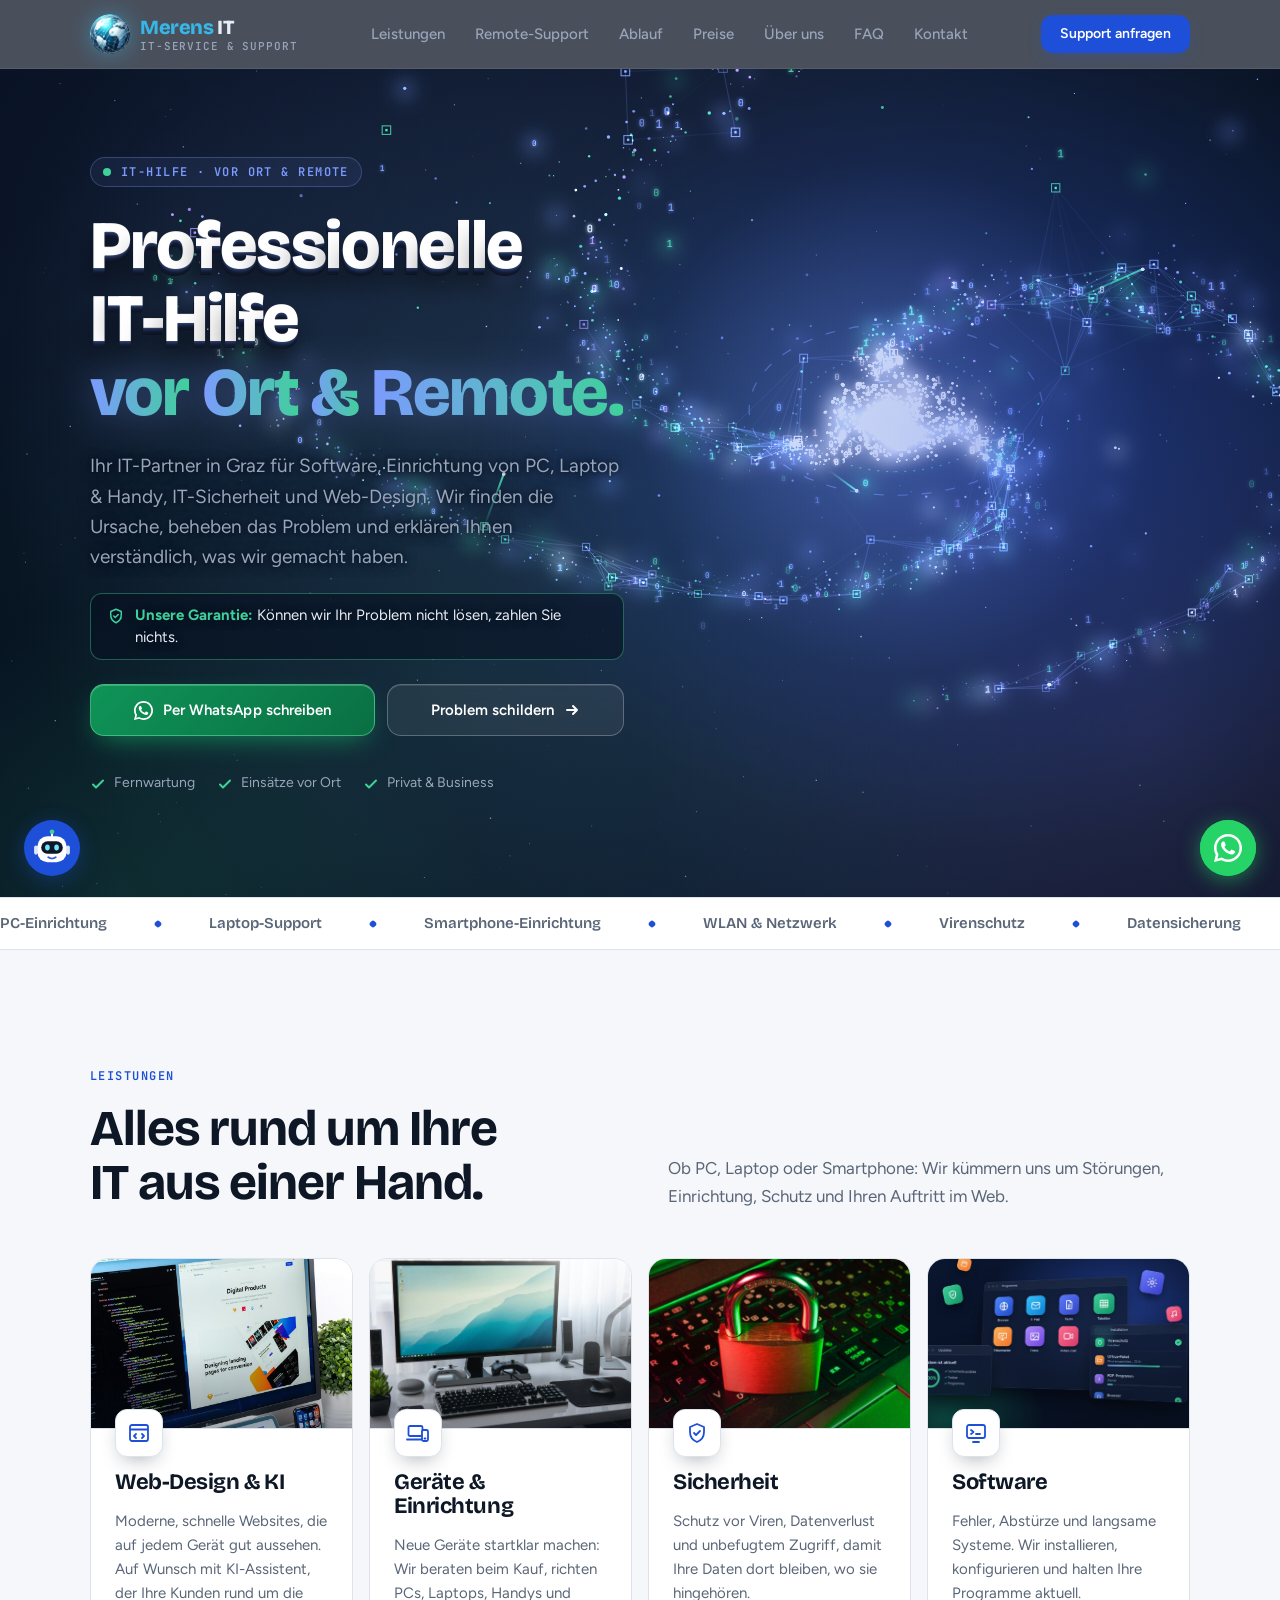
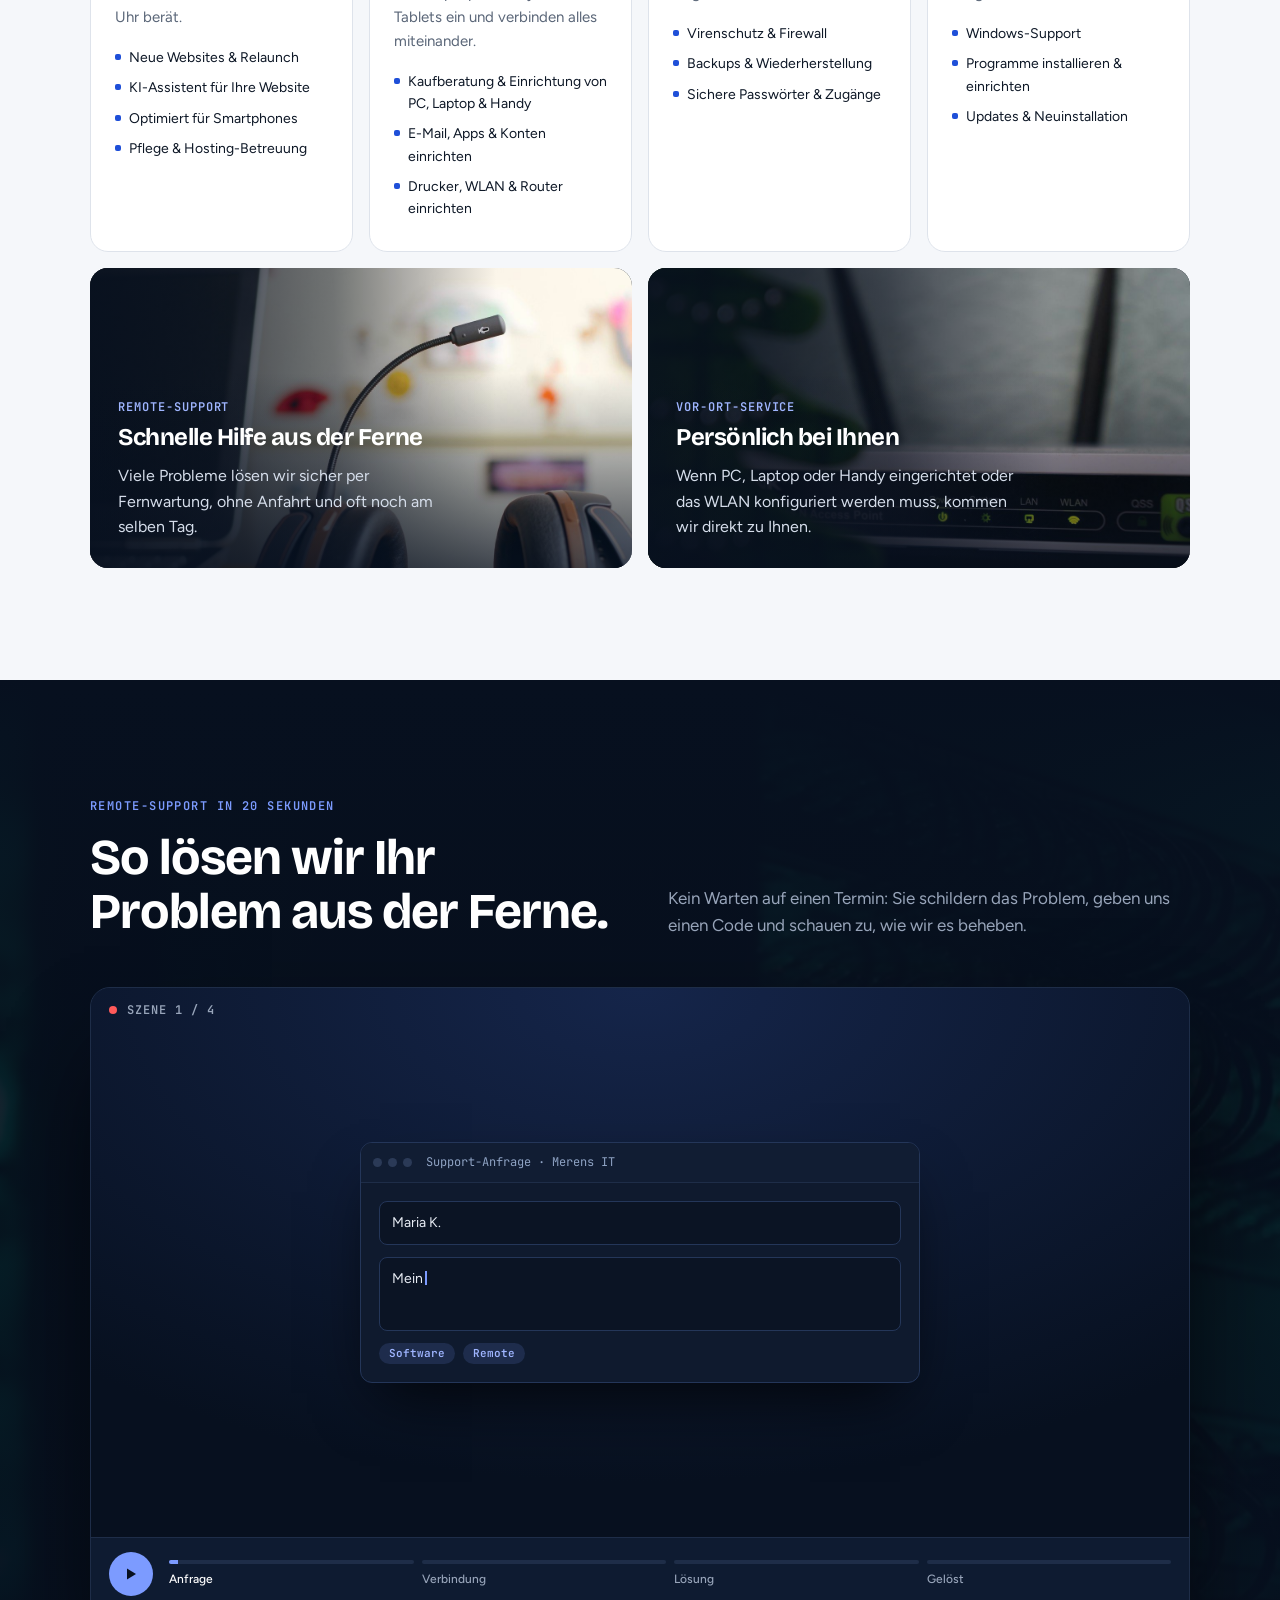
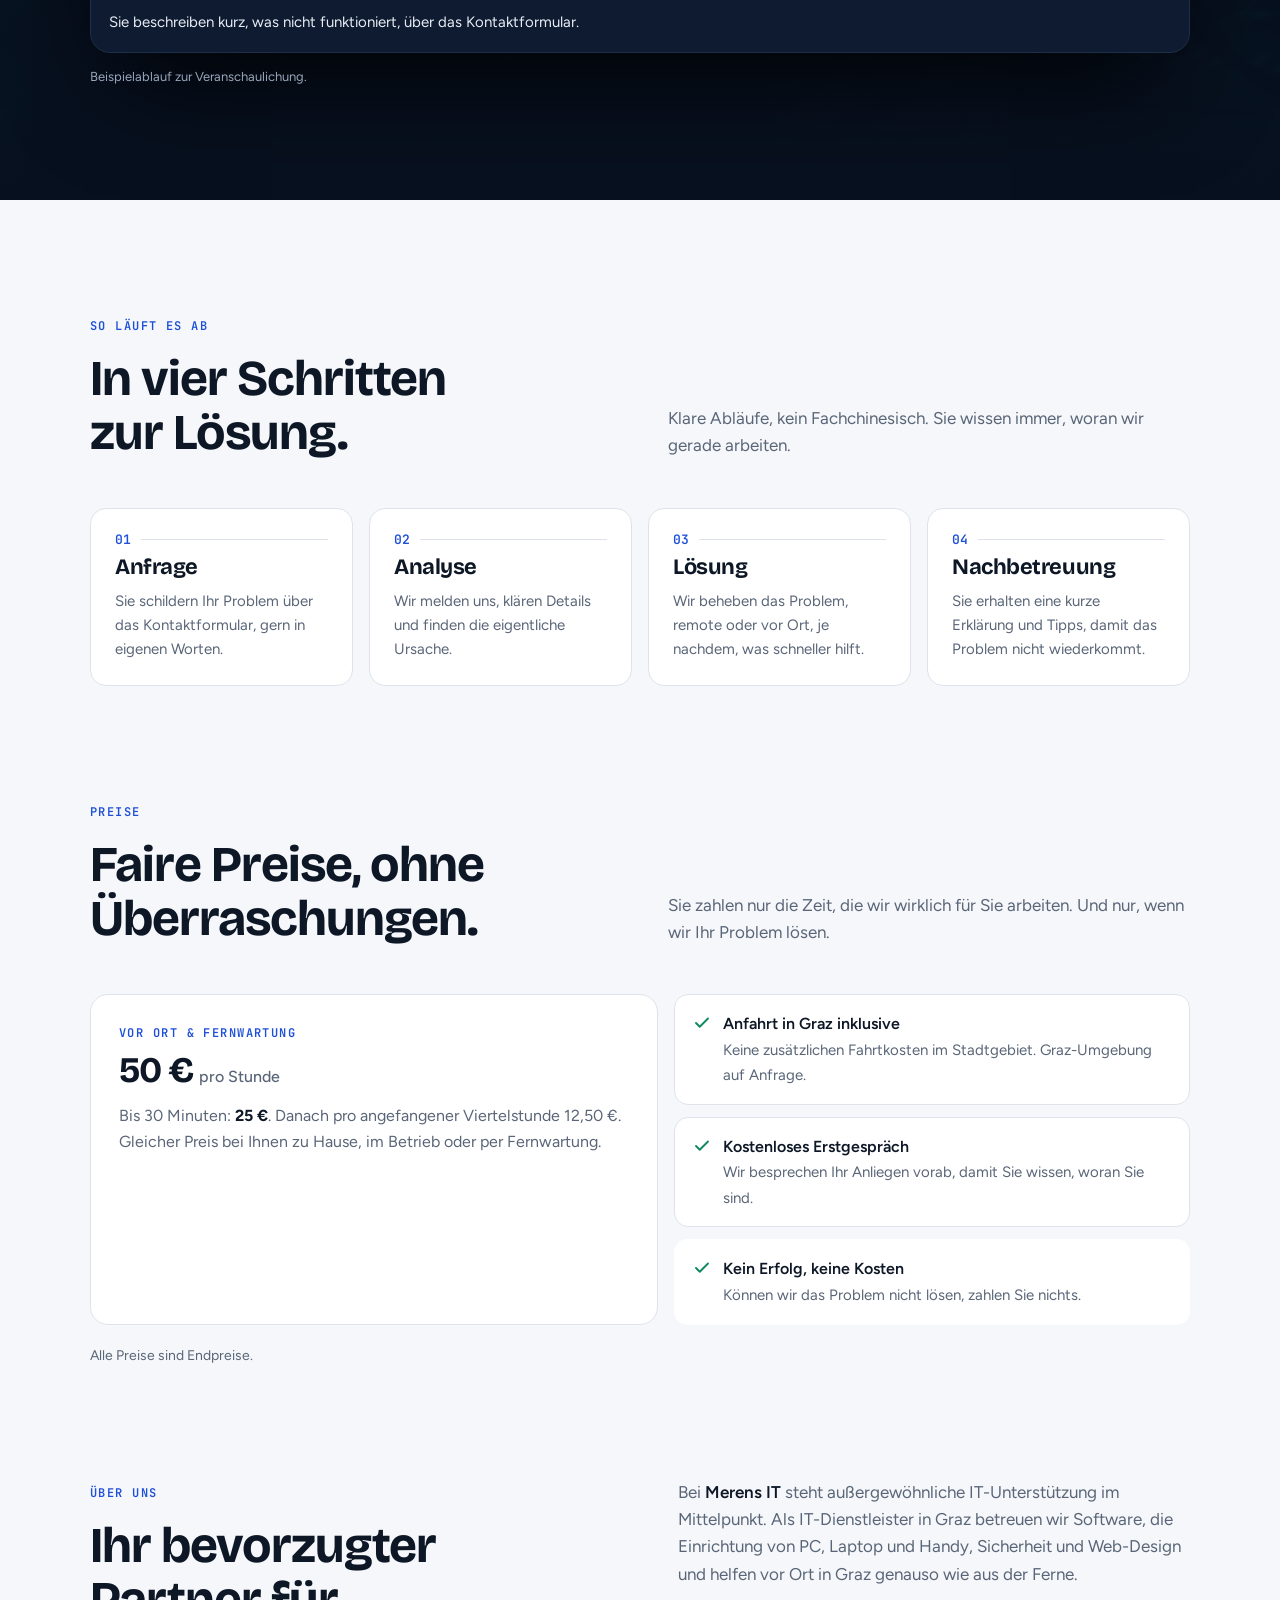
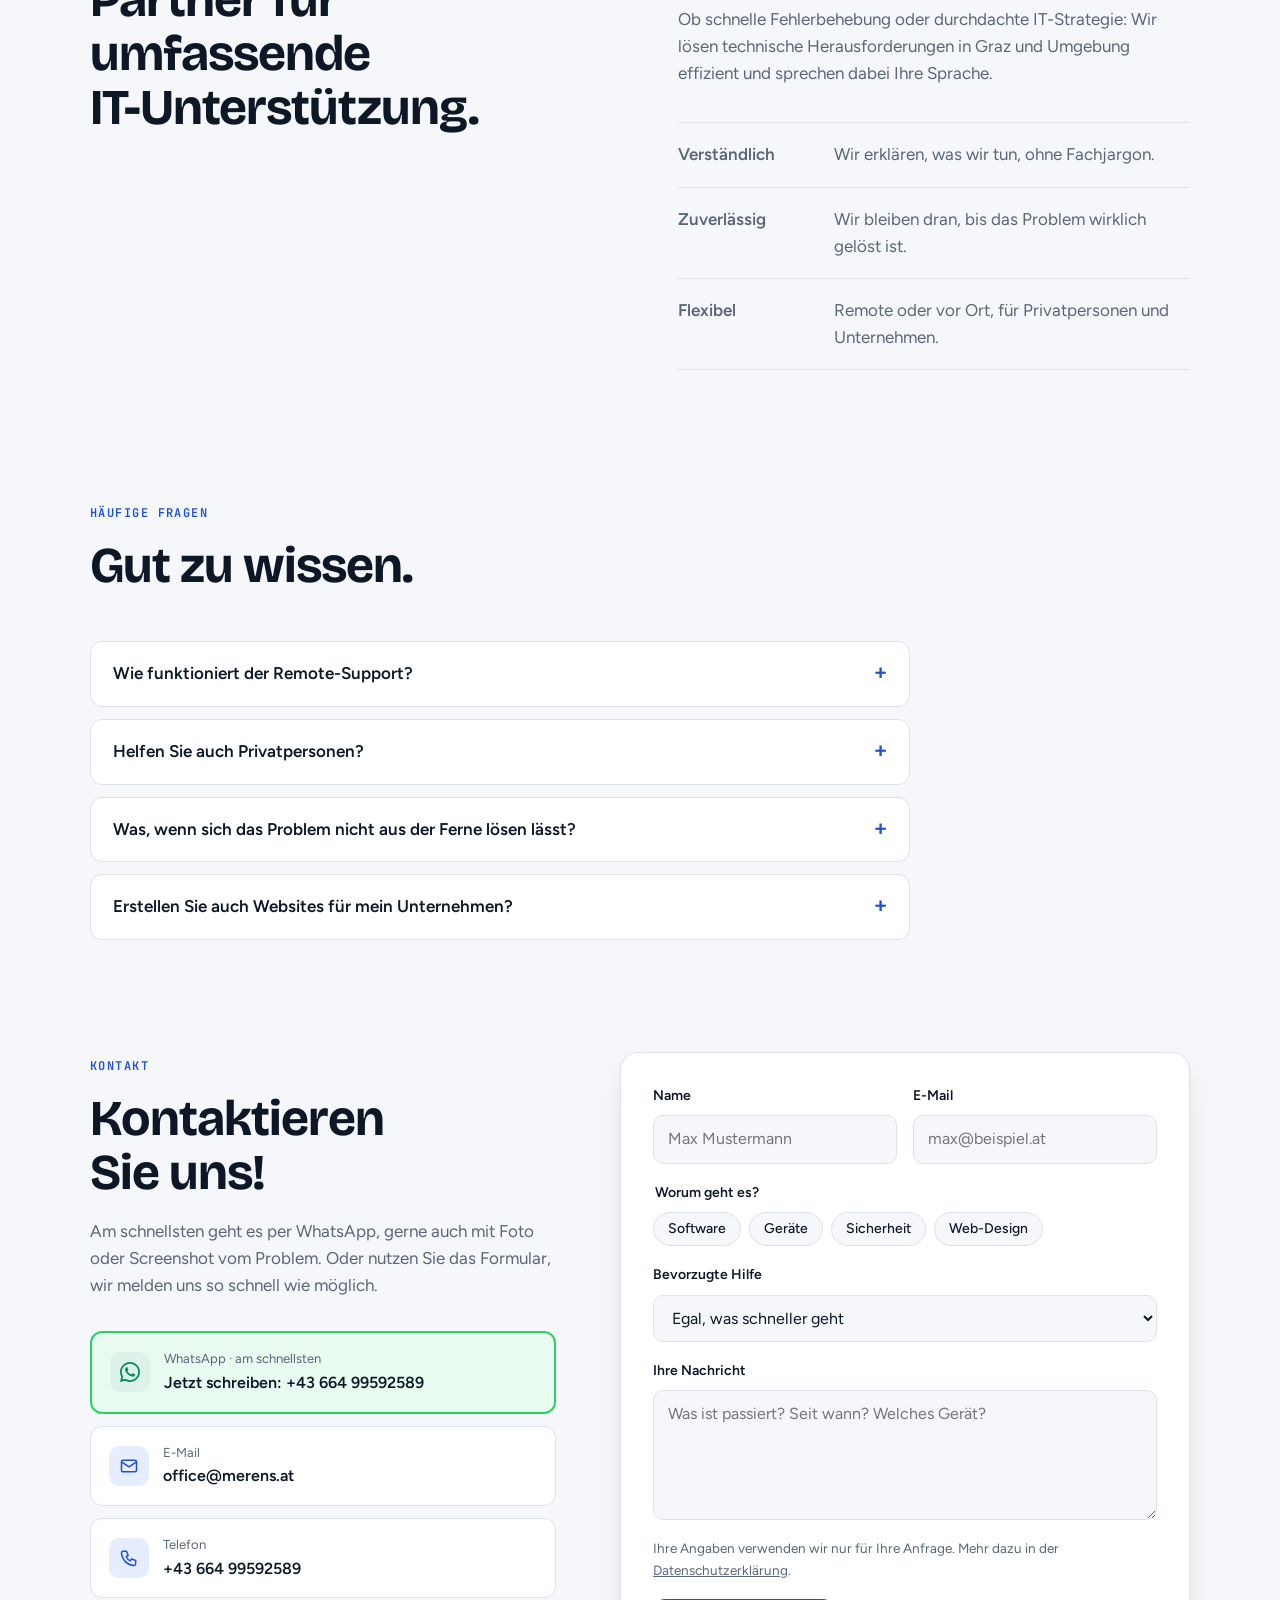
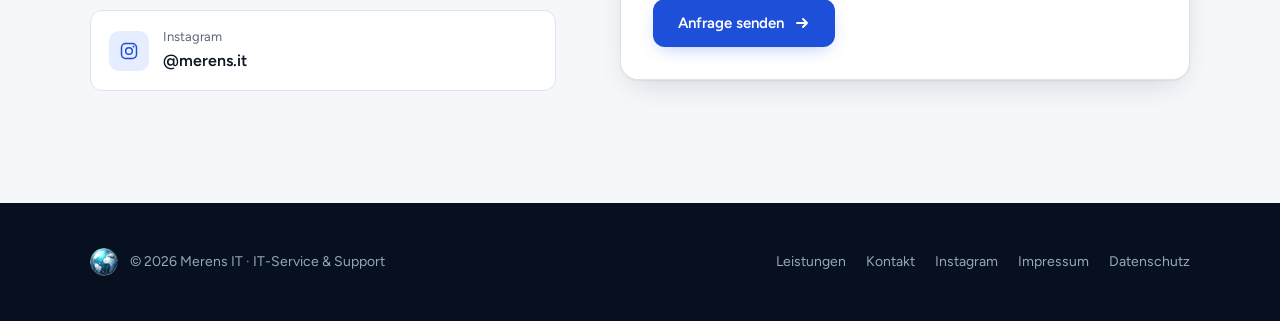
==== commit d0086402: "Update German text for IT support description" ====
--- a/index.html
+++ b/index.html
@@ -10,7 +10,7 @@
 <meta property="og:type" content="website">
 <meta property="og:locale" content="de_AT">
 <meta property="og:site_name" content="Merens IT">
-<meta property="og:title" content="Merens IT – Professioneller IT-Support vor Ort &amp; remote">
+<meta property="og:title" content="Merens IT – Professionelle IT-Hilfe vor Ort &amp; Remote">
 <meta property="og:description" content="IT-Support in Graz für Software, Einrichtung von PC, Laptop und Handy, Sicherheit und Web-Design. Per Fernwartung oder vor Ort in Graz und Umgebung.">
 <meta property="og:url" content="https://merens.at/">
 <meta property="og:image" content="https://merens.at/img/og-image.jpg">
@@ -547,7 +547,7 @@
     <div class="wrap hero-grid">
       <div>
         <span class="eyebrow"><span class="live-dot"></span>IT-Hilfe · Vor Ort &amp; Remote</span>
-        <h1 id="h3d">Professioneller IT-Hilfe <span class="to">vor Ort &amp; remote.</span></h1>
+        <h1 id="h3d">Professionelle IT-Hilfe <span class="to">vor Ort &amp; Remote.</span></h1>
         <p class="lead">Ihr IT-Partner in Graz für Software, Einrichtung von PC, Laptop &amp; Handy, IT-Sicherheit und Web-Design. Wir finden die Ursache, beheben das Problem und erklären Ihnen verständlich, was wir gemacht haben.</p>
         <p class="guarantee"><svg width="18" height="18" viewBox="0 0 24 24" fill="none" aria-hidden="true"><path d="M12 3l7 3v5c0 4.5-3 8.3-7 10-4-1.7-7-5.5-7-10V6l7-3z" stroke="currentColor" stroke-width="2" stroke-linejoin="round"/><path d="M9 12l2 2 4-4" stroke="currentColor" stroke-width="2" stroke-linecap="round" stroke-linejoin="round"/></svg><span><b>Unsere Garantie:</b> Können wir Ihr Problem nicht lösen, zahlen Sie nichts.</span></p>
         <div class="ctas">
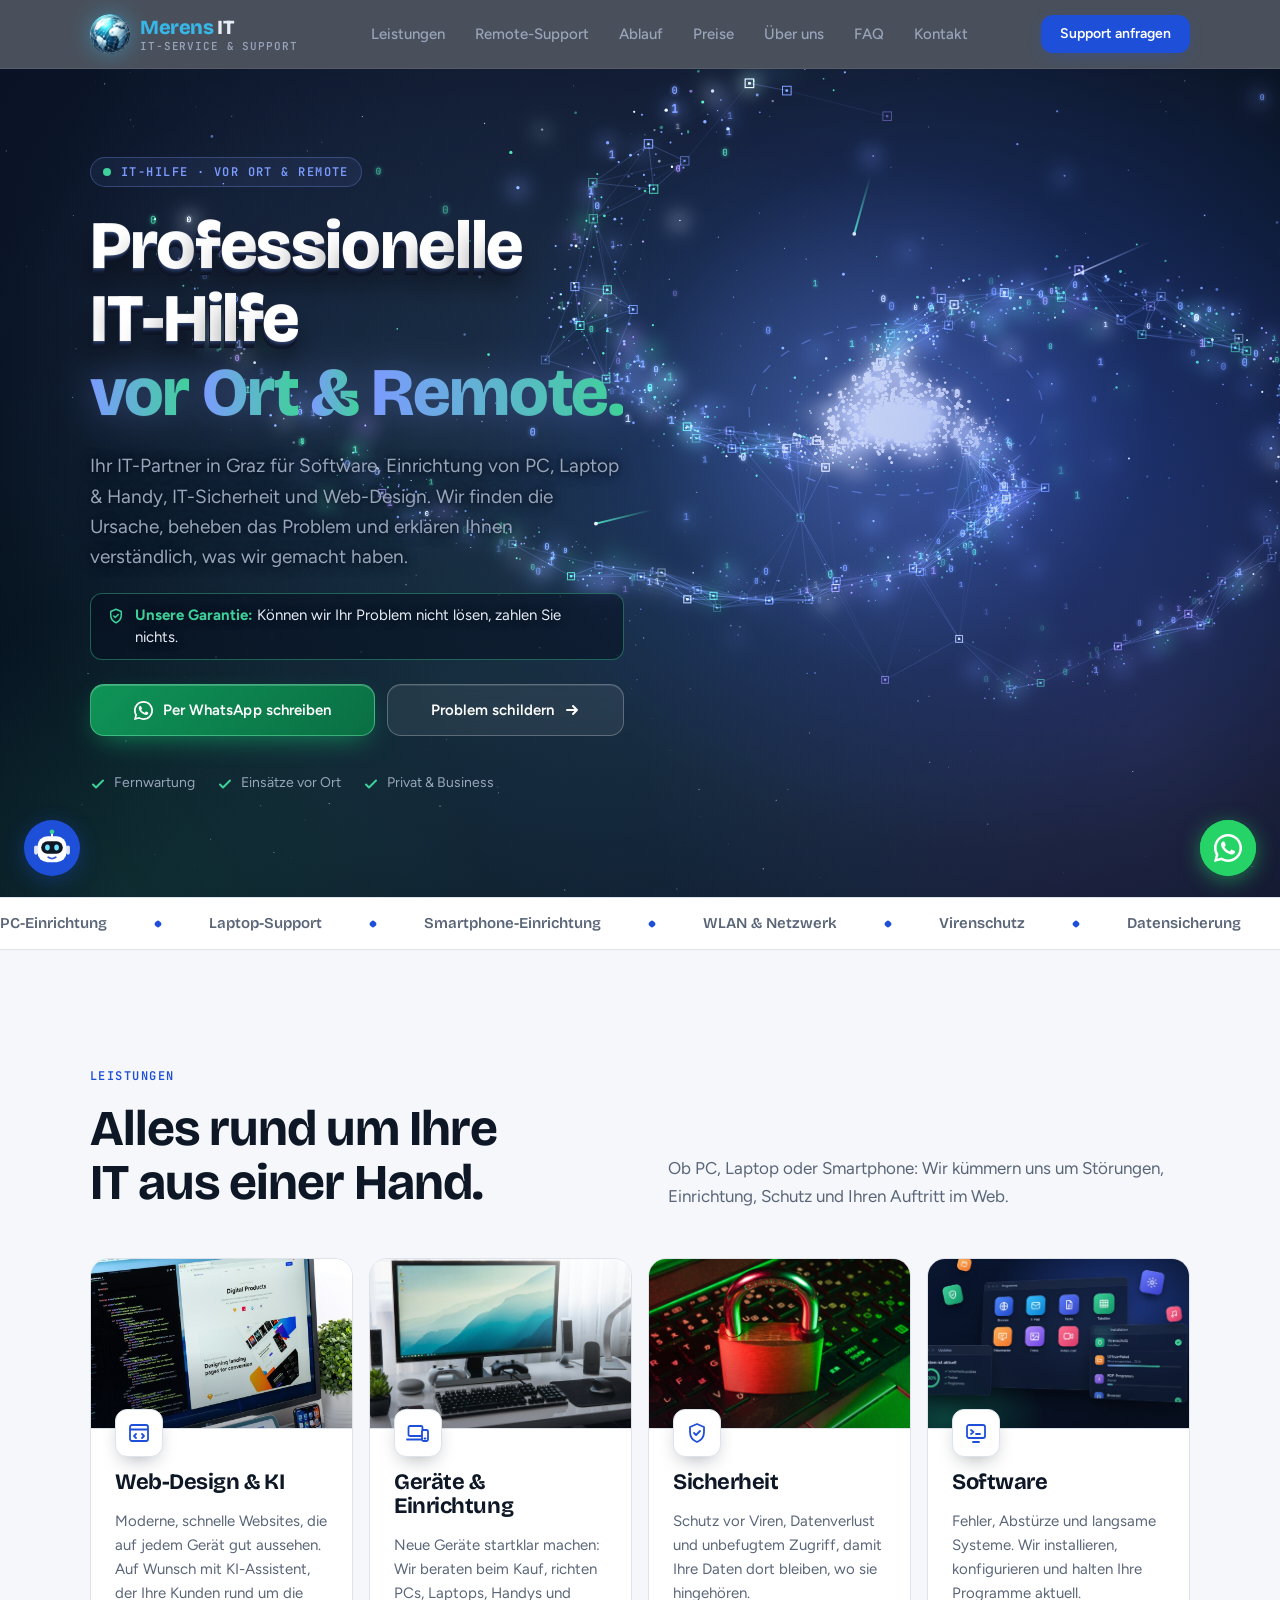
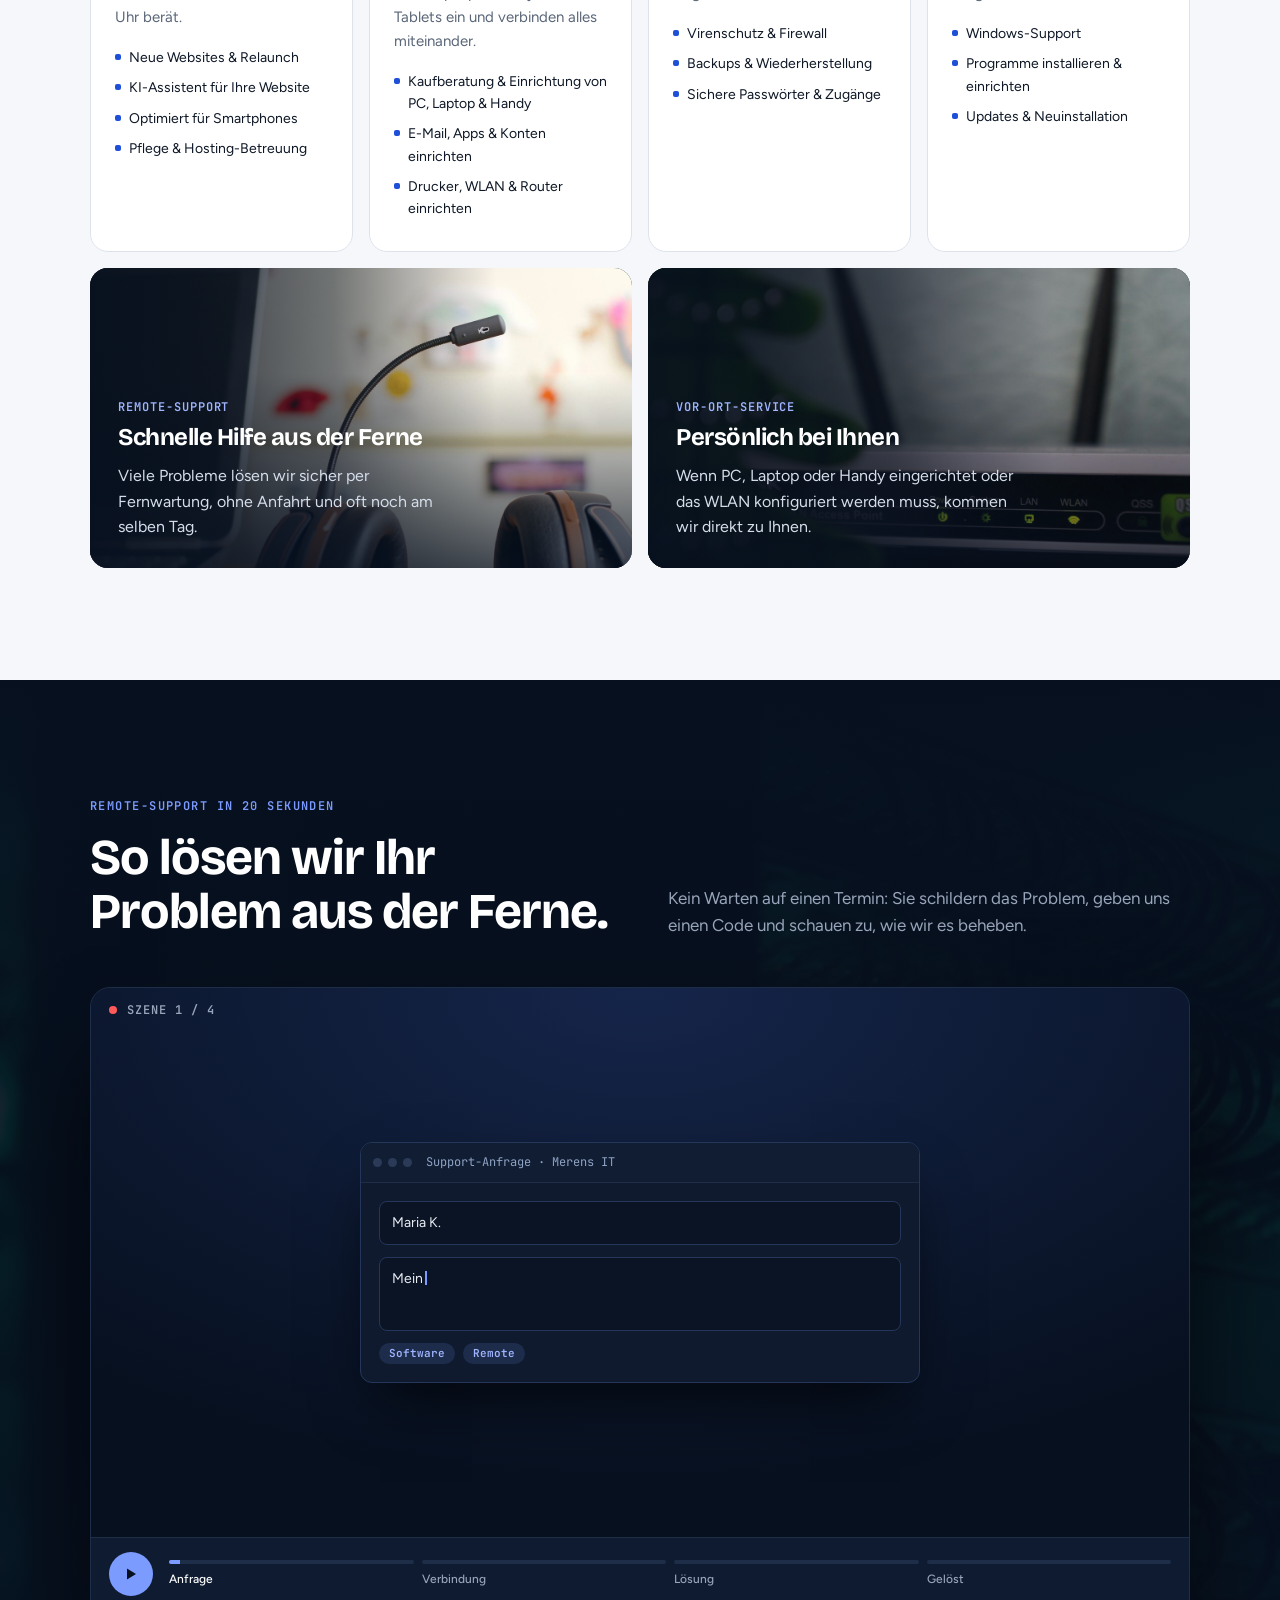
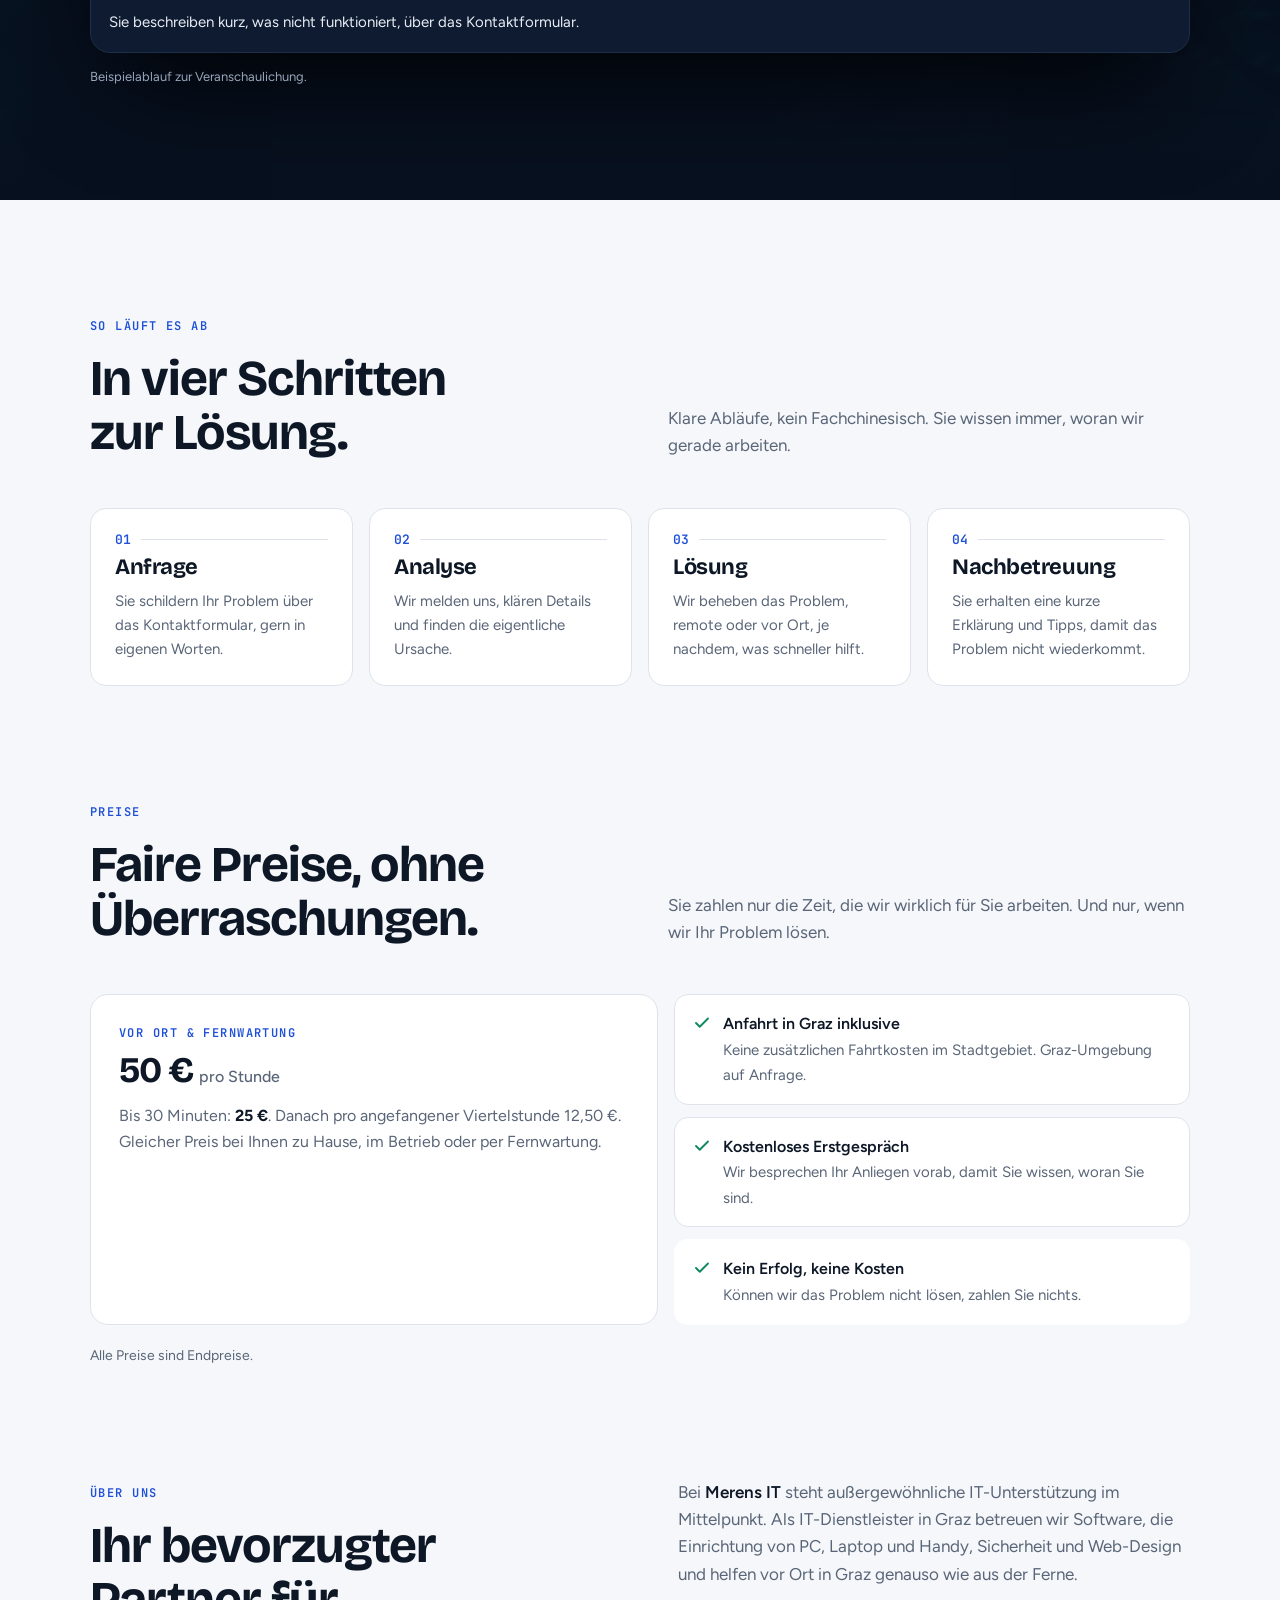
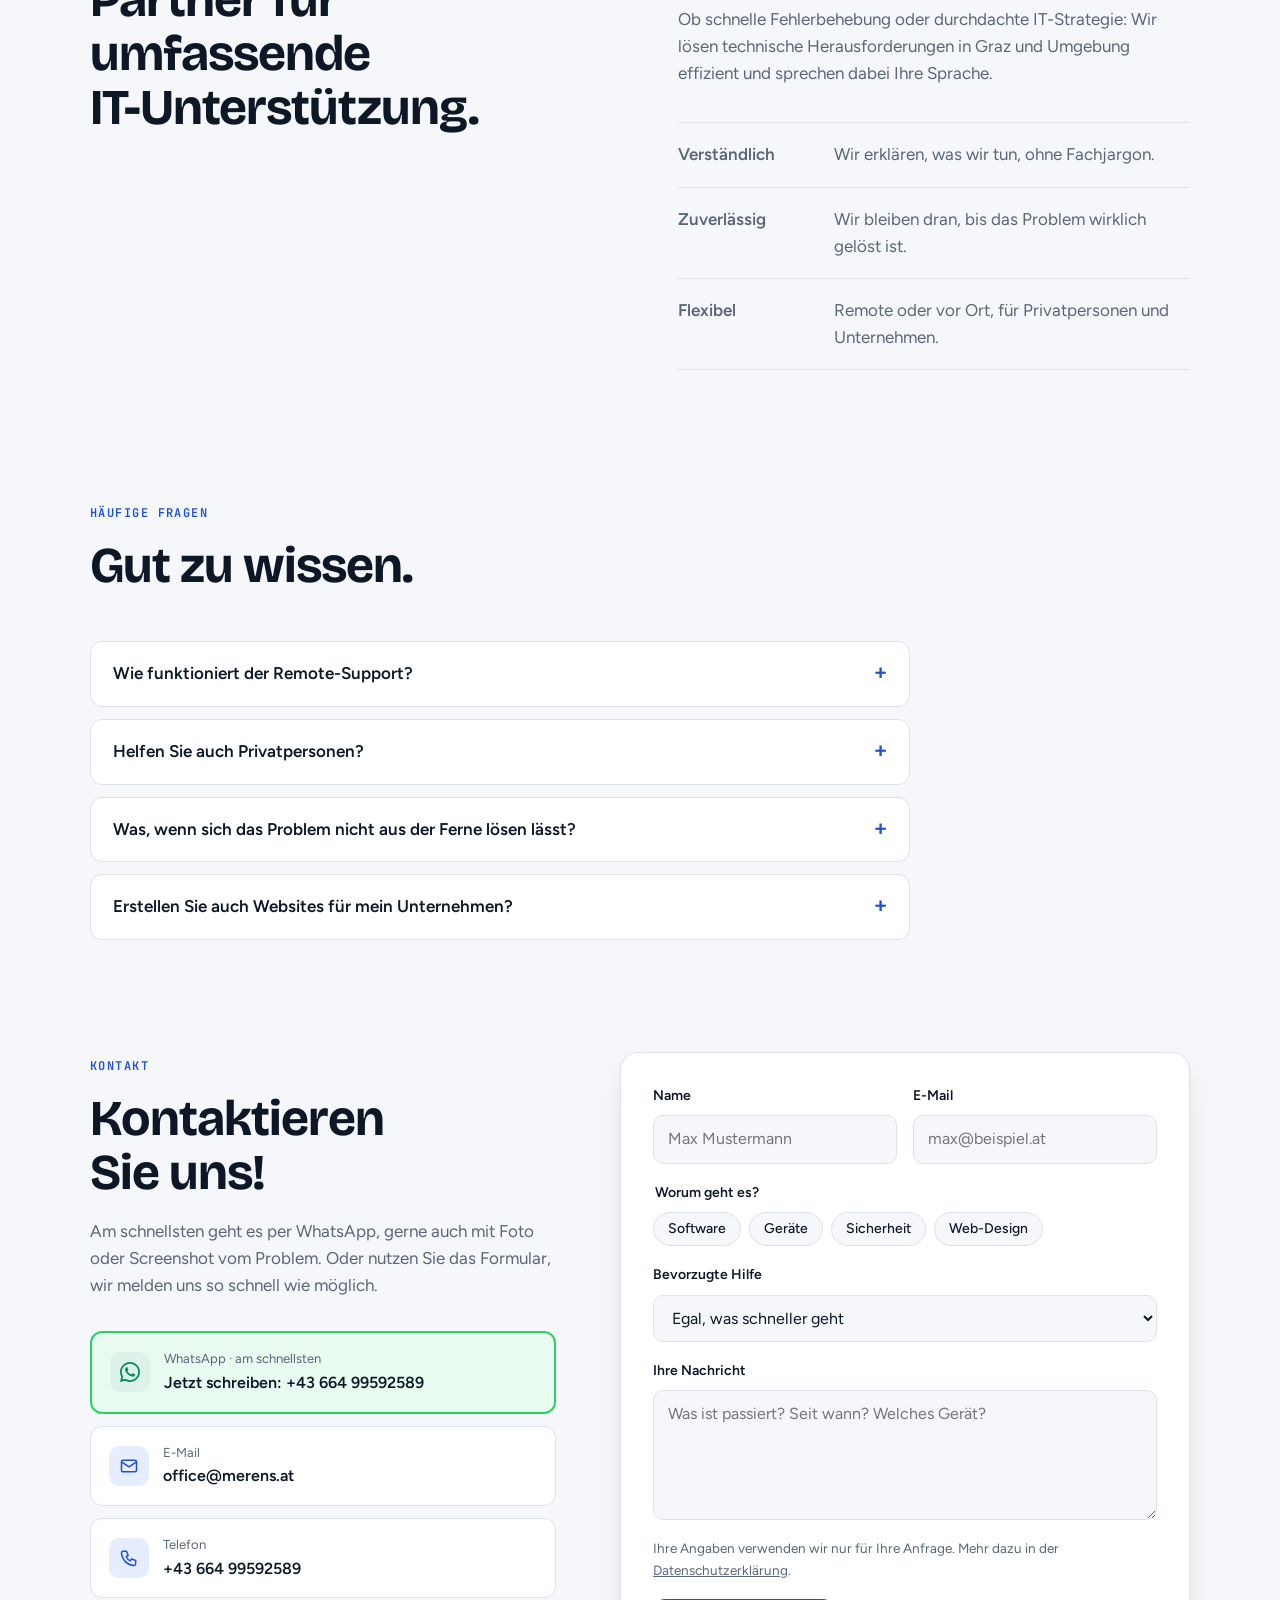
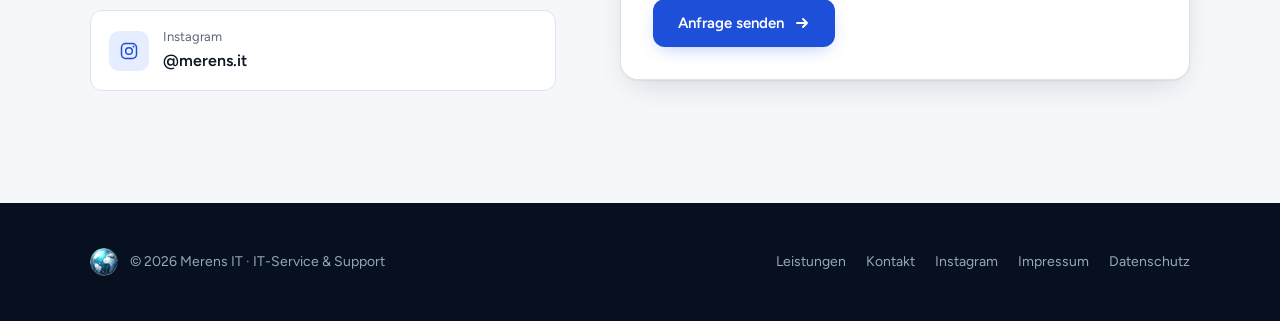
==== commit ed2e8acf: "Google-Titel: Computerhilfe in Graz" ====
--- a/index.html
+++ b/index.html
@@ -3,14 +3,14 @@
 <head>
 <meta charset="utf-8">
 <meta name="viewport" content="width=device-width, initial-scale=1, viewport-fit=cover">
-<title>Merens IT – IT-Hilfe Graz | Software, Geräte, Sicherheit</title>
+<title>Merens IT – Computerhilfe in Graz | Software, Geräte, Sicherheit</title>
 <meta name="description" content="IT-Support in Graz für Privat- und Geschäftskunden: Software, Einrichtung von PC, Laptop und Handy, IT-Sicherheit und Web-Design. Schnelle Hilfe per Fernwartung oder vor Ort in Graz und Umgebung.">
 <link rel="canonical" href="https://merens.at/">
 <meta name="theme-color" content="#07101F">
 <meta property="og:type" content="website">
 <meta property="og:locale" content="de_AT">
 <meta property="og:site_name" content="Merens IT">
-<meta property="og:title" content="Merens IT – Professionelle IT-Hilfe vor Ort &amp; Remote">
+<meta property="og:title" content="Merens IT – Professionelle Hilfe vor Ort &amp; Remote">
 <meta property="og:description" content="IT-Support in Graz für Software, Einrichtung von PC, Laptop und Handy, Sicherheit und Web-Design. Per Fernwartung oder vor Ort in Graz und Umgebung.">
 <meta property="og:url" content="https://merens.at/">
 <meta property="og:image" content="https://merens.at/img/og-image.jpg">
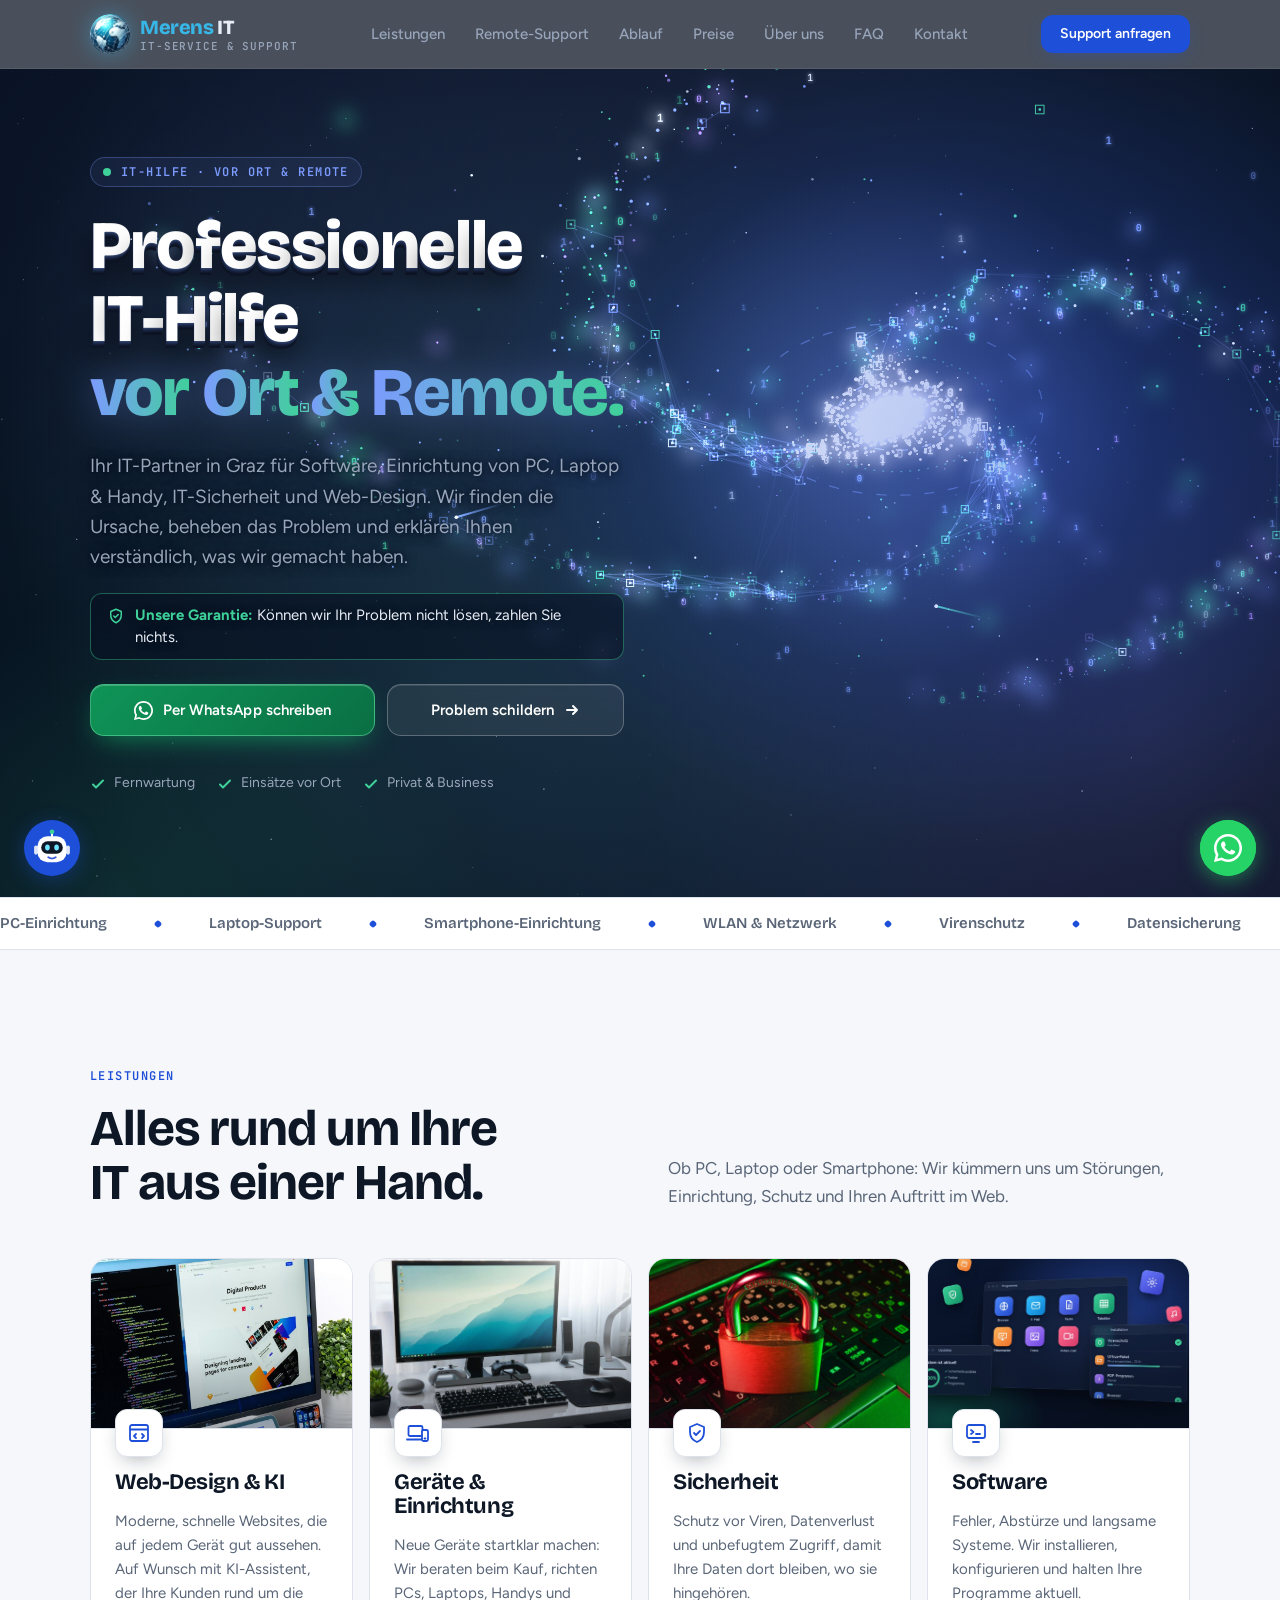
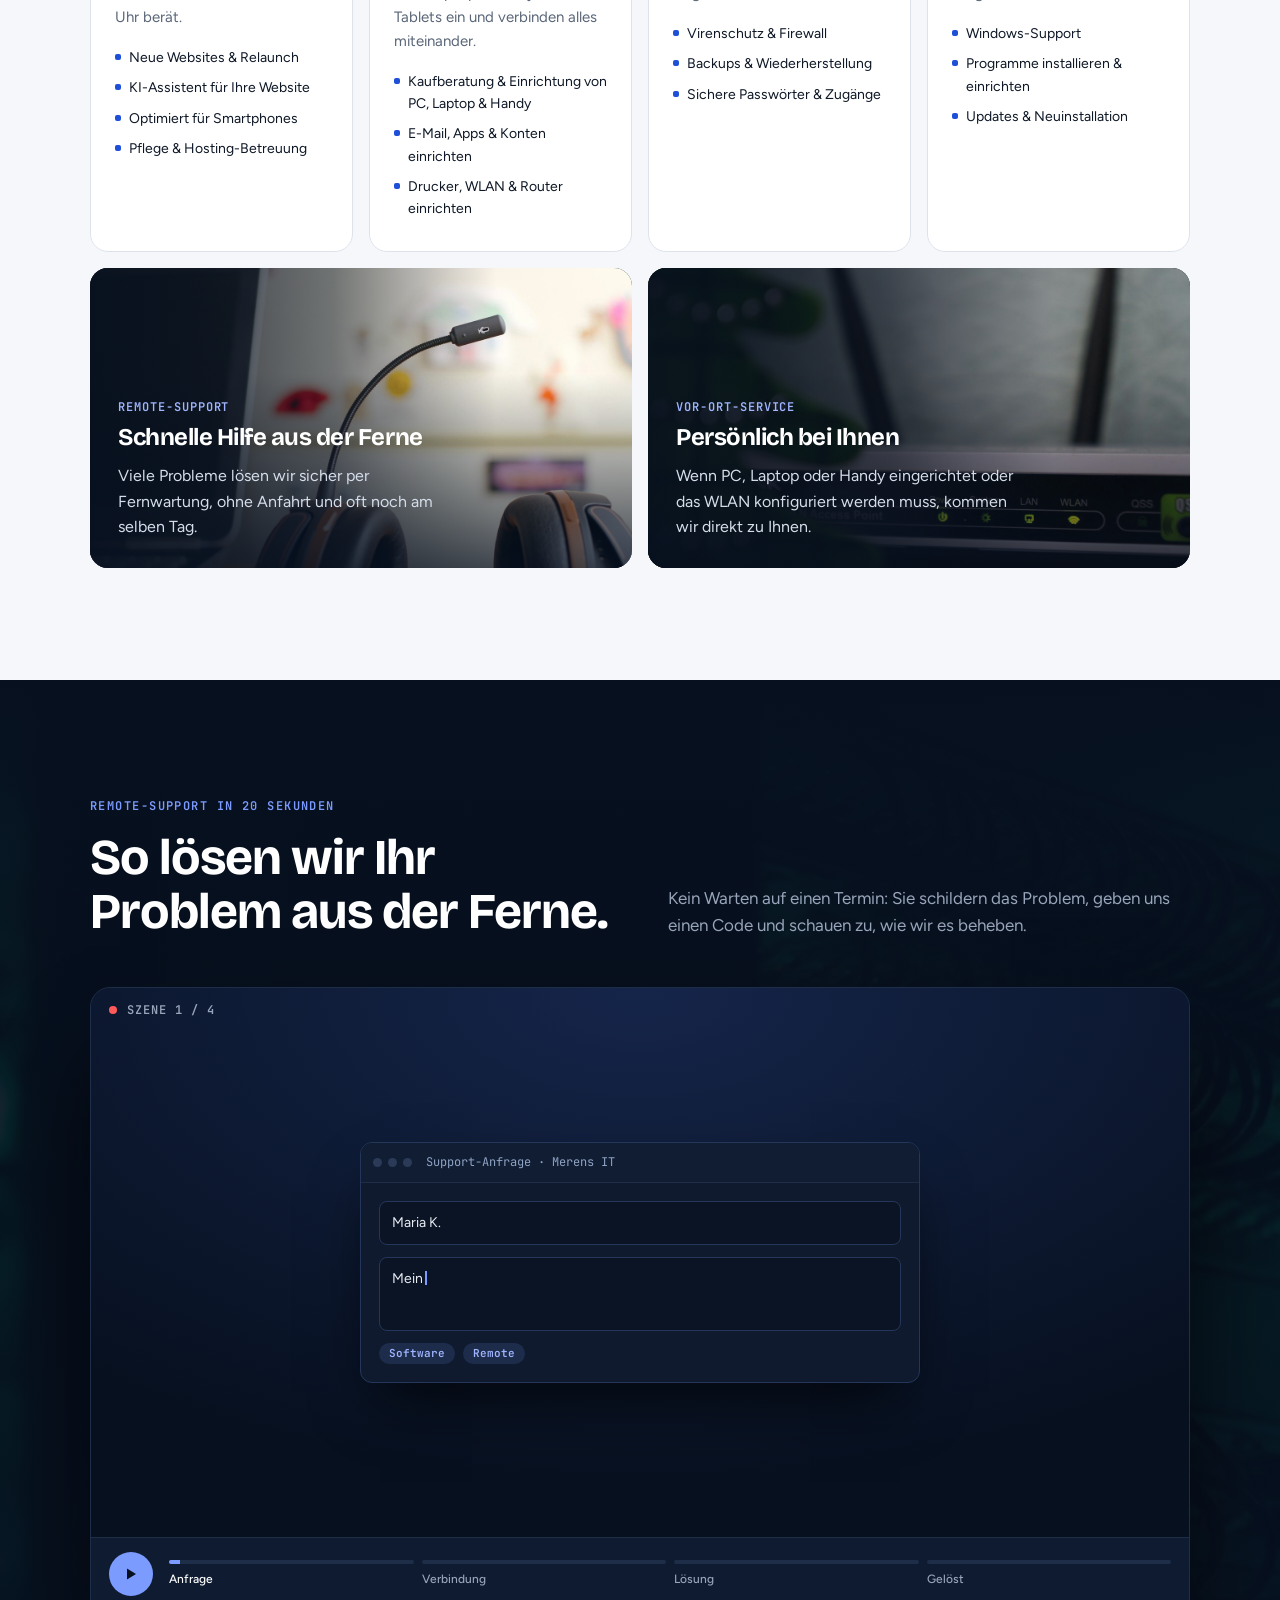
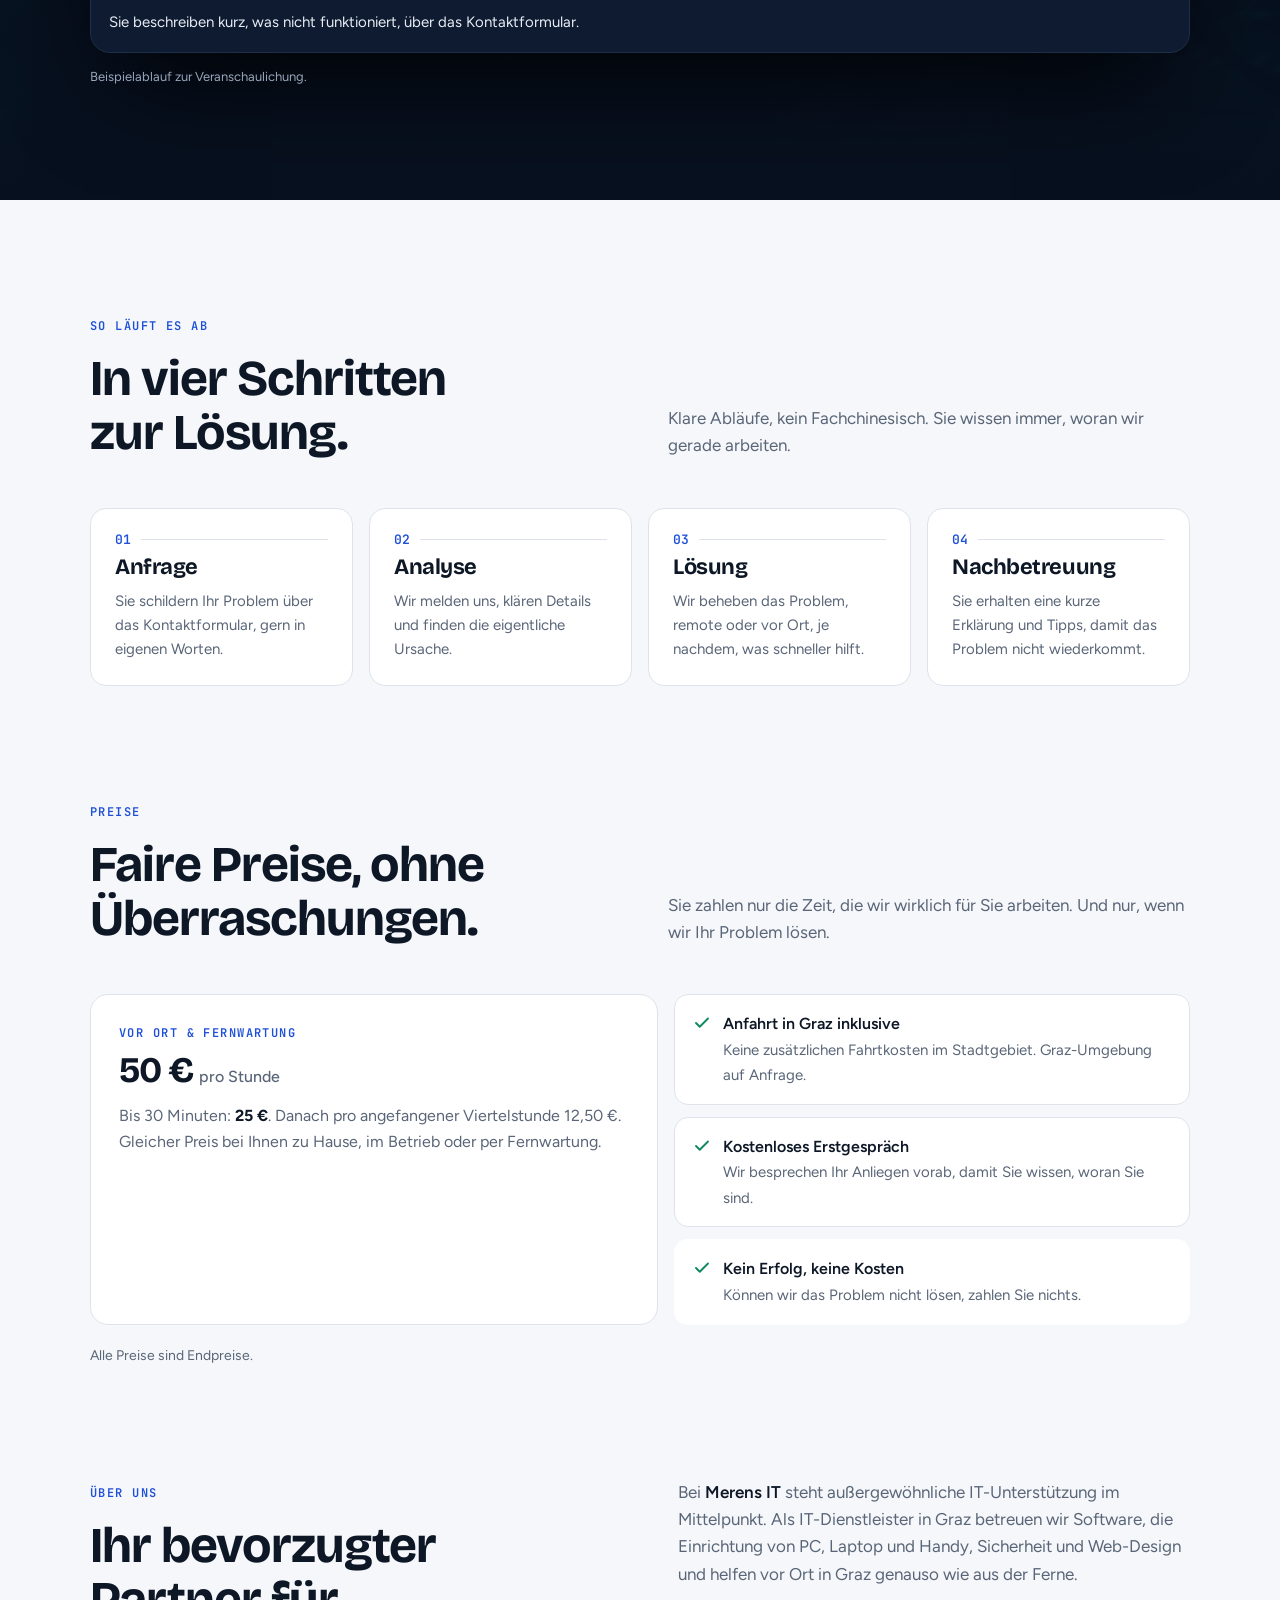
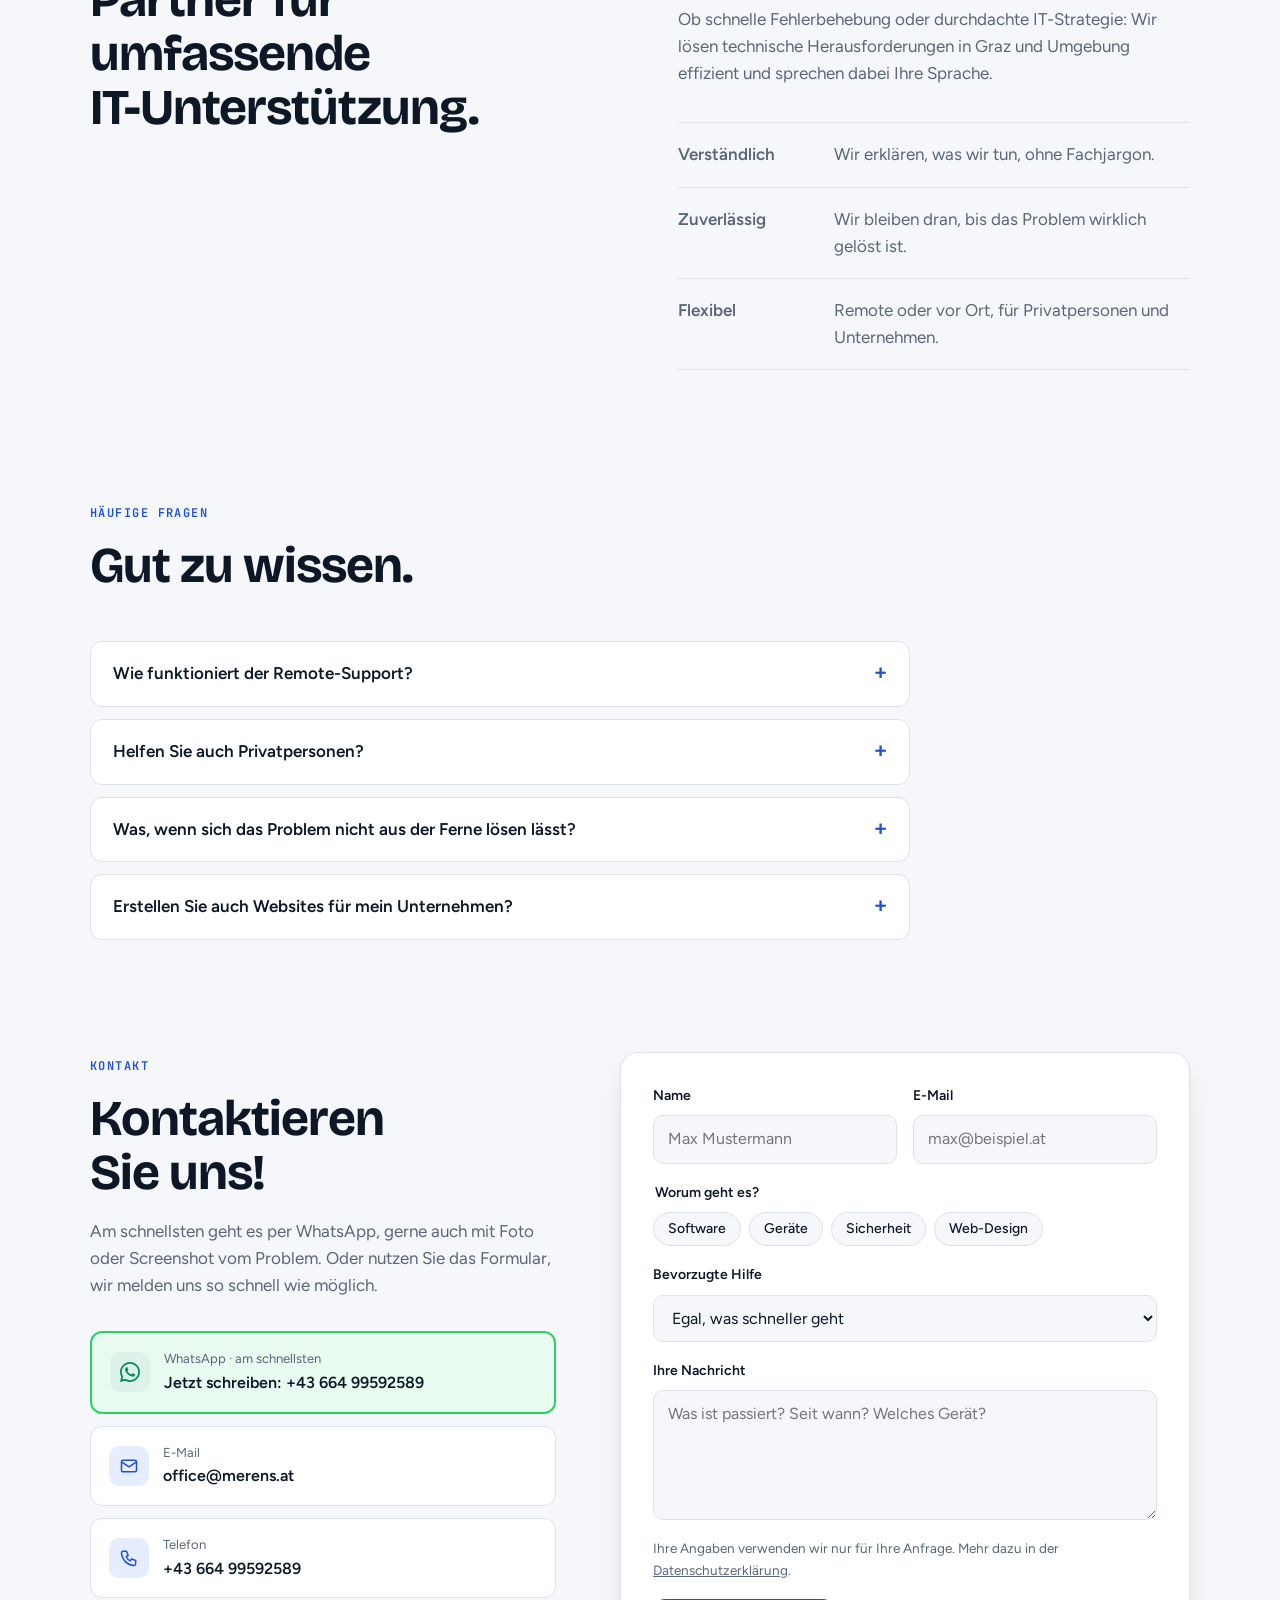
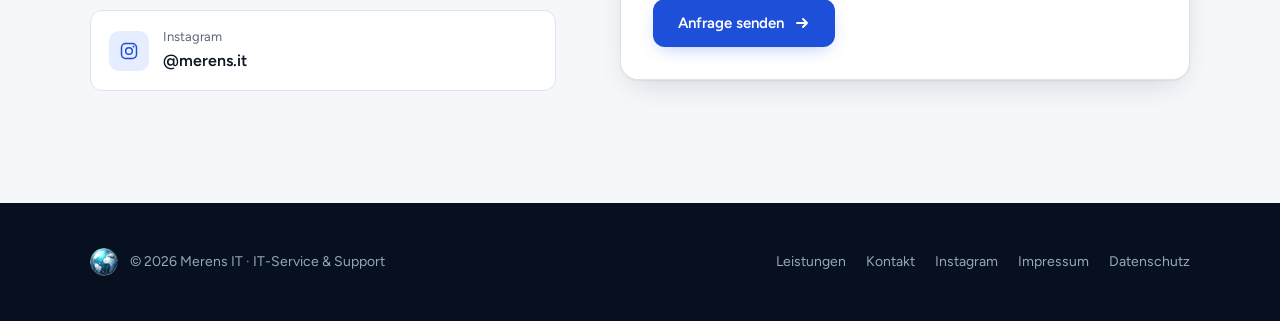
==== commit bdaaf61b: "Update meta description for SEO improvements" ====
--- a/index.html
+++ b/index.html
@@ -4,7 +4,7 @@
 <meta charset="utf-8">
 <meta name="viewport" content="width=device-width, initial-scale=1, viewport-fit=cover">
 <title>Merens IT – Computerhilfe in Graz | Software, Geräte, Sicherheit</title>
-<meta name="description" content="IT-Support in Graz für Privat- und Geschäftskunden: Software, Einrichtung von PC, Laptop und Handy, IT-Sicherheit und Web-Design. Schnelle Hilfe per Fernwartung oder vor Ort in Graz und Umgebung.">
+<meta name="description" content="IT-Hilfe in Graz für Privat und Firmen: PC, Laptop, Handy, WLAN, Sicherheit und Websites. Schnelle Hilfe per Fernwartung oder vor Ort in Graz und Umgebung.">
 <link rel="canonical" href="https://merens.at/">
 <meta name="theme-color" content="#07101F">
 <meta property="og:type" content="website">
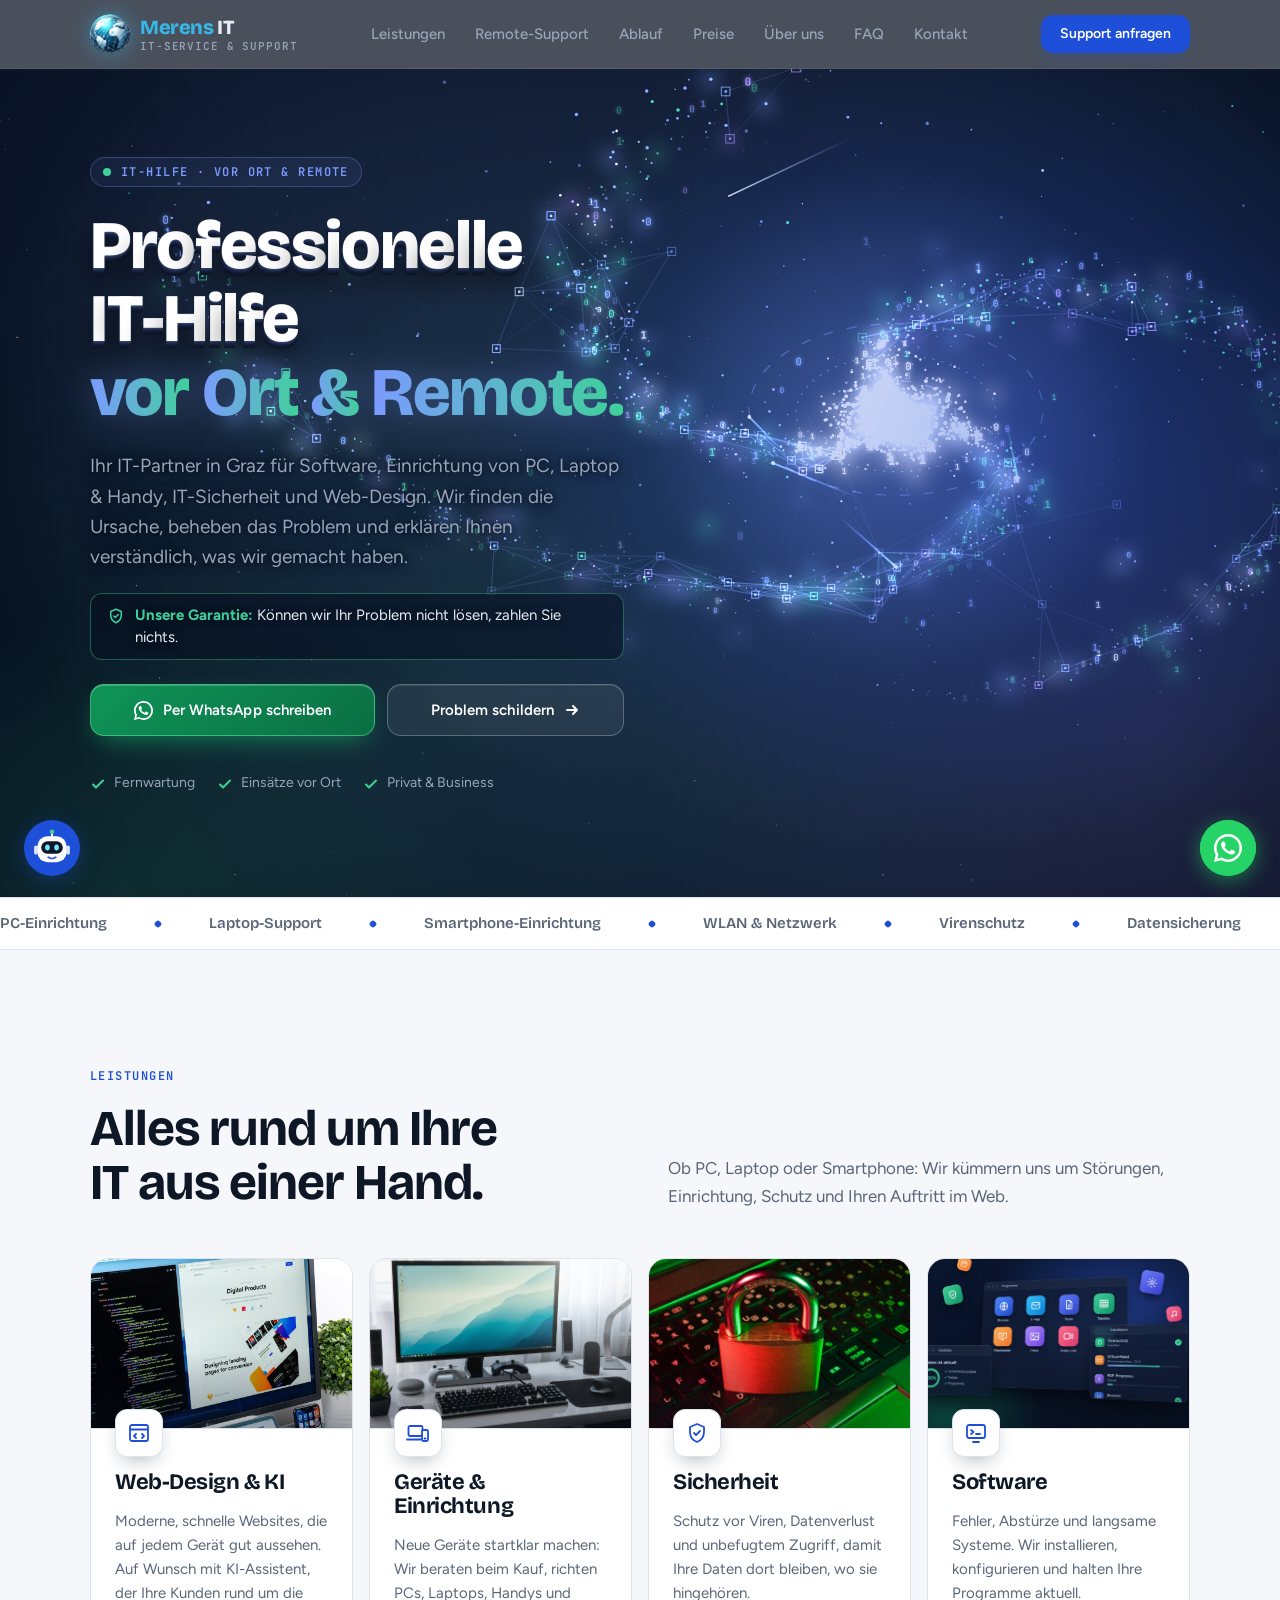
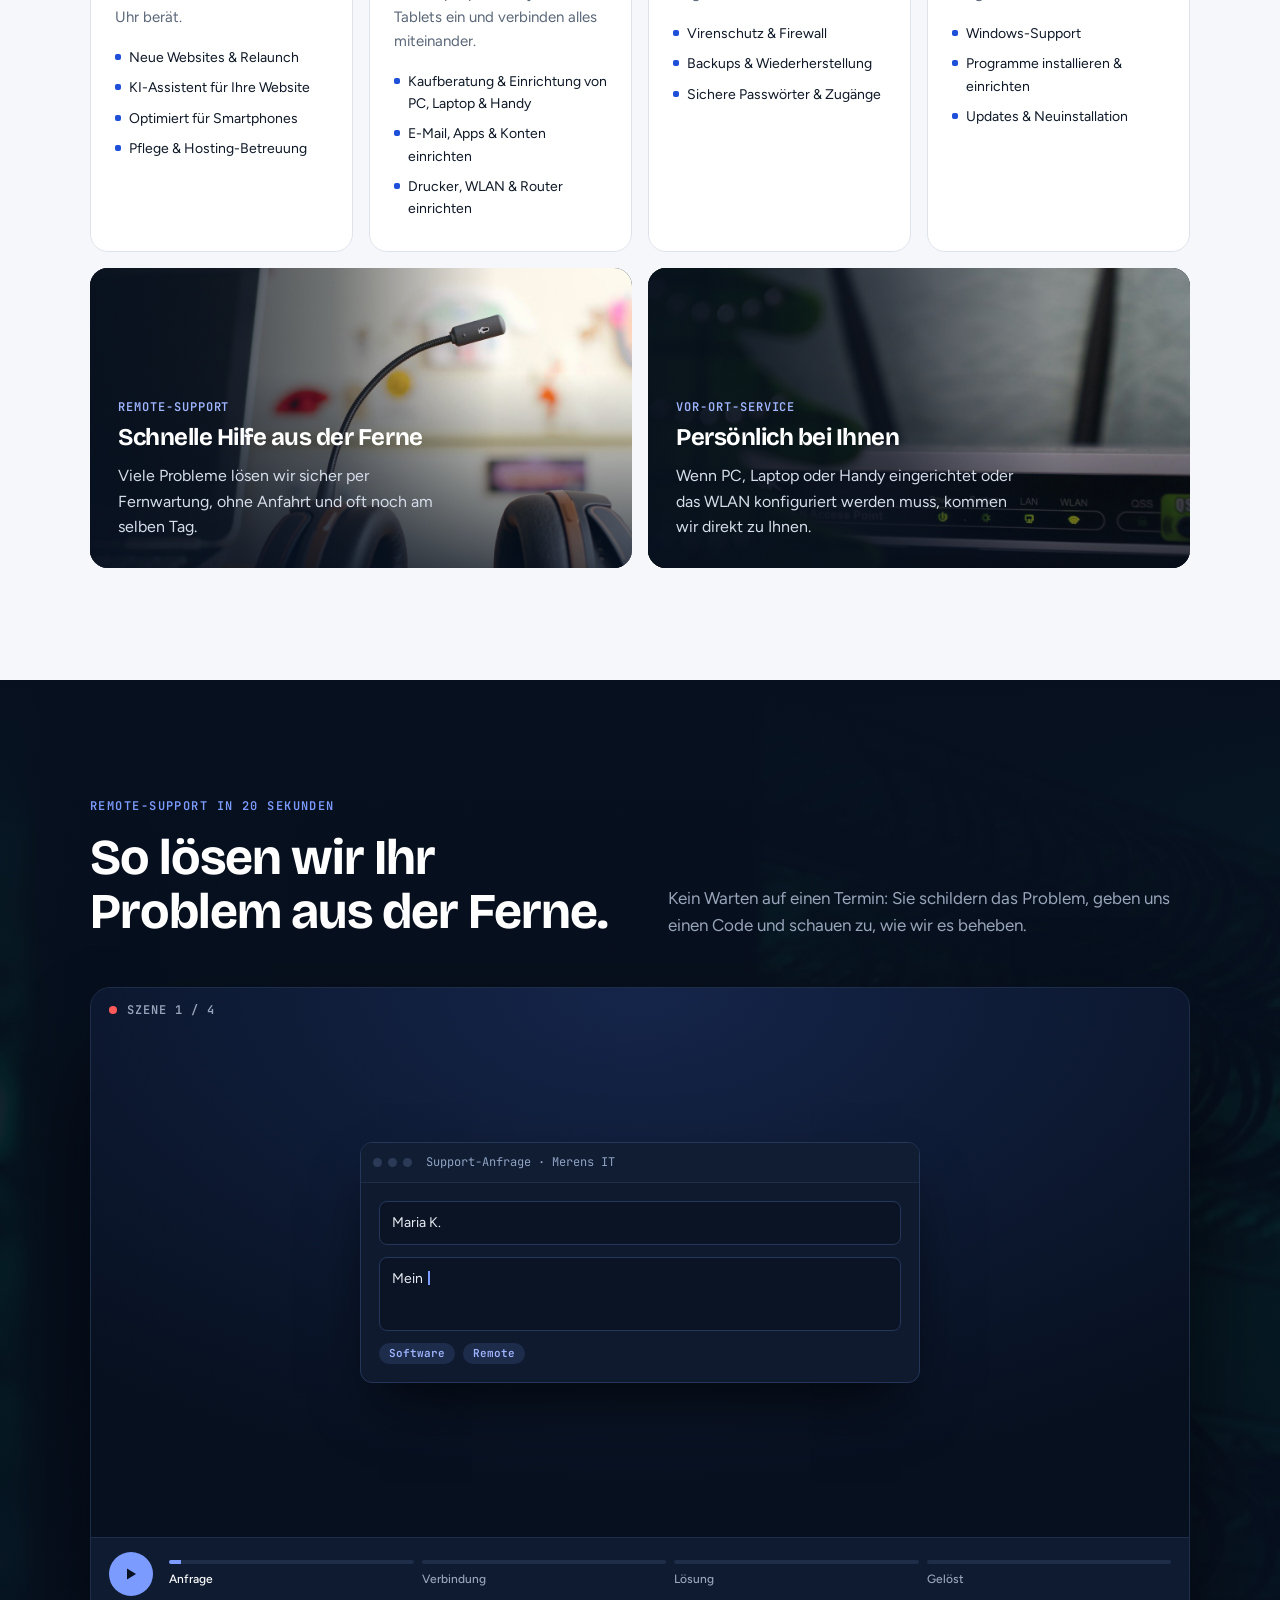
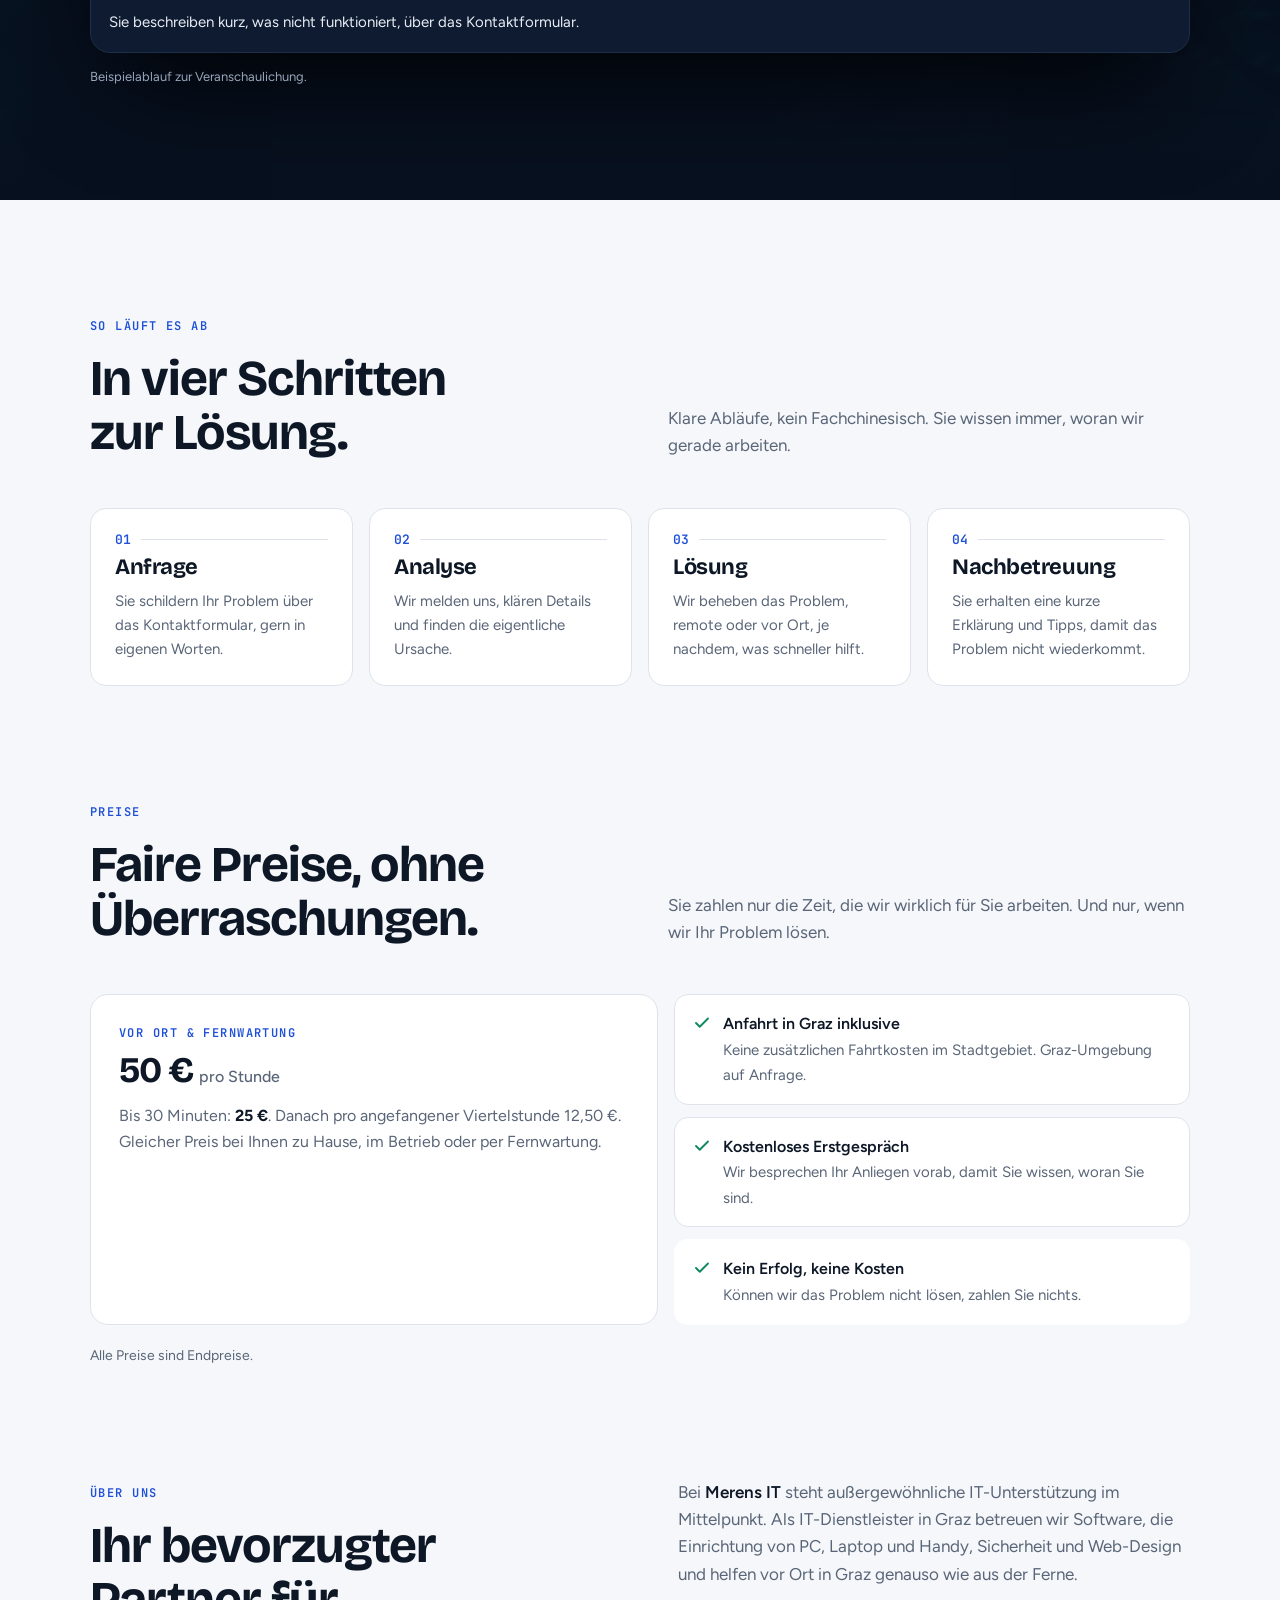
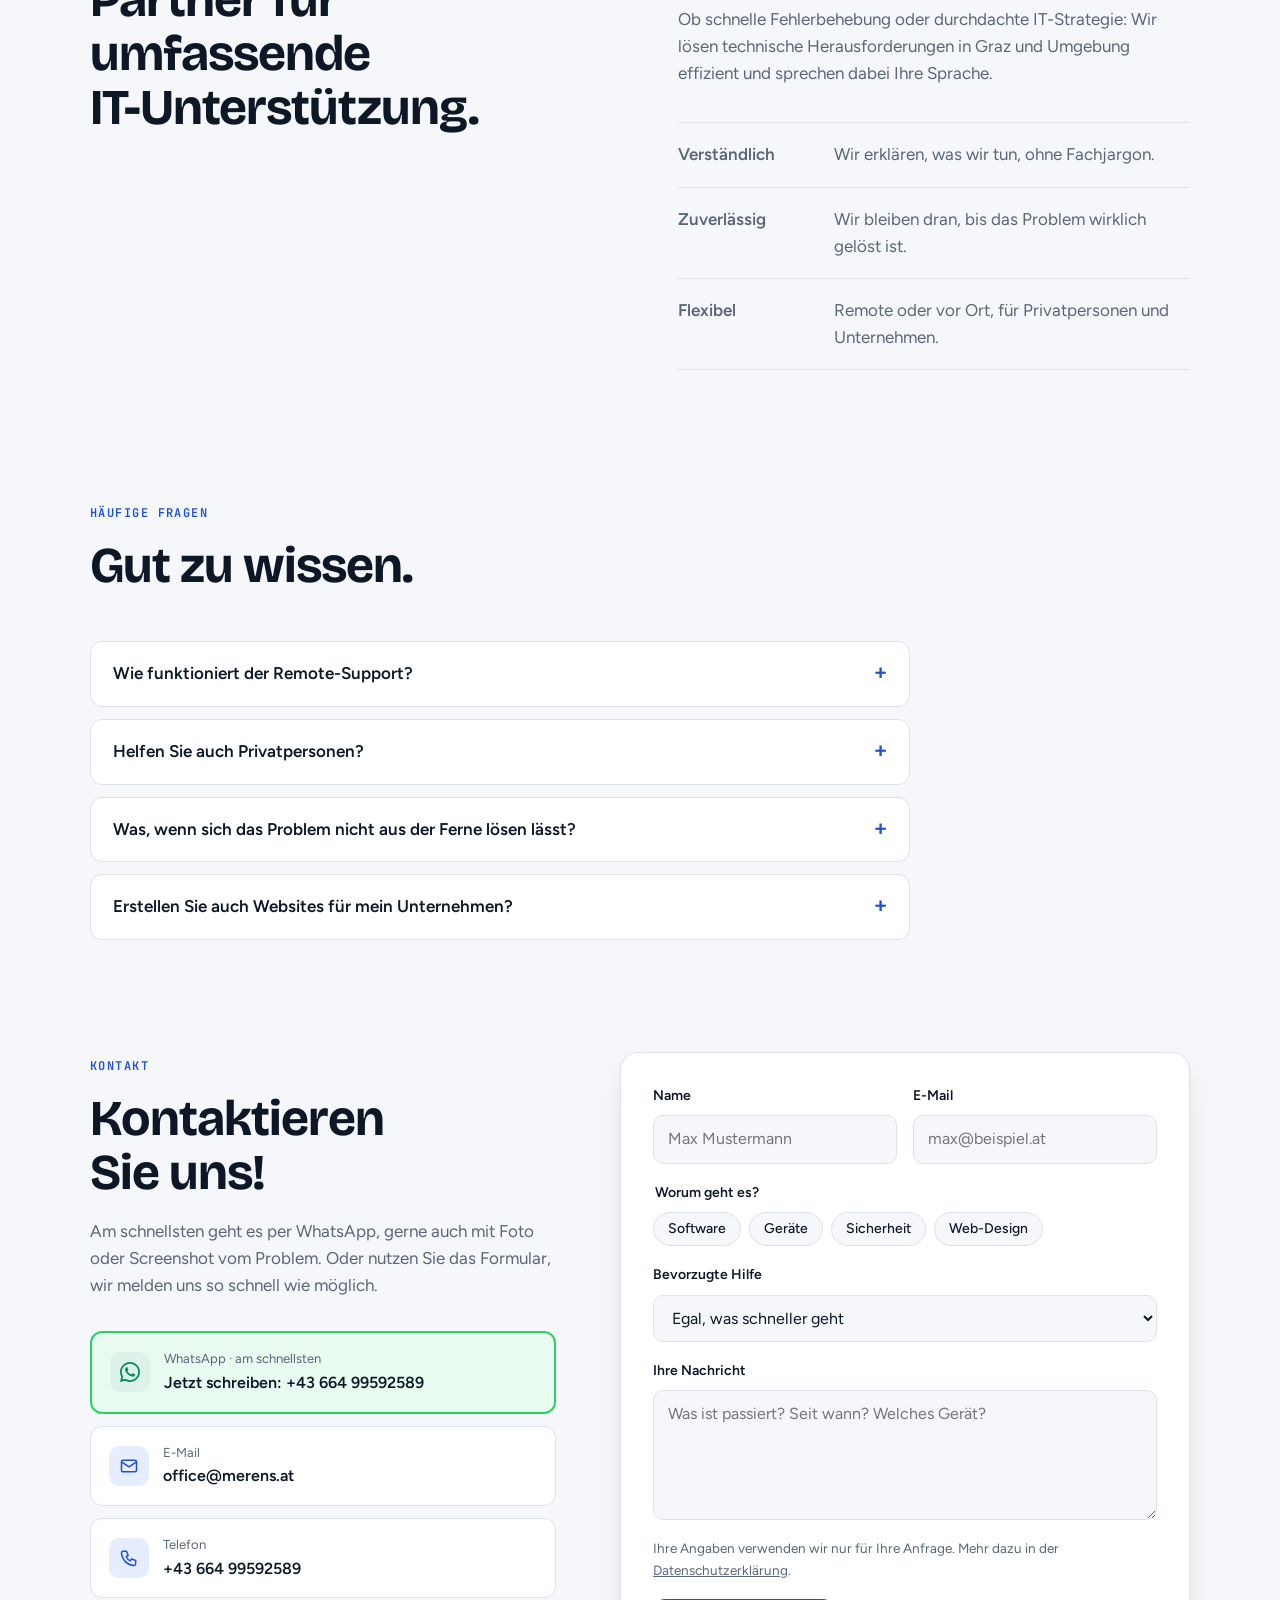
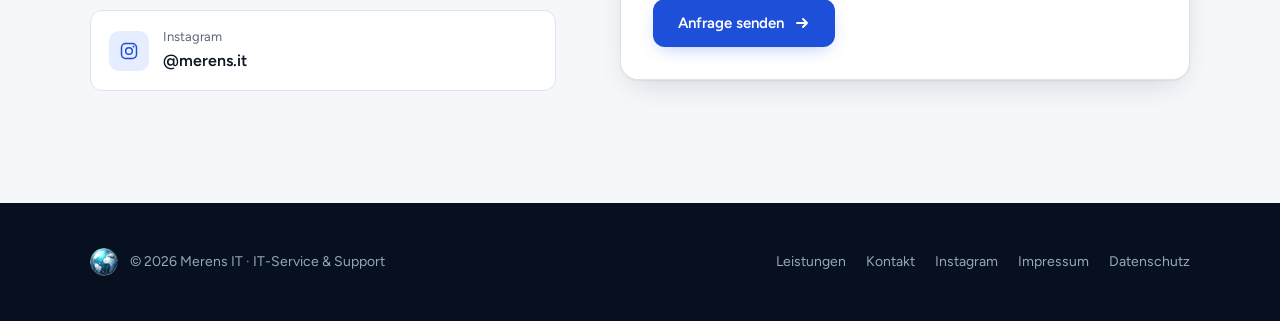
==== commit 419a6321: "KI-Assistent: Gedankenblase mit Hinweis" ====
--- a/index.html
+++ b/index.html
@@ -1568,6 +1568,48 @@
   }, 5000);
 })();
 </script>
+<!-- KI-Gedankenblase -->
+<style>
+.cb-think{position:fixed;left:62px;bottom:96px;z-index:99;max-width:240px;background:#fff;color:#0D1726;font:600 14px/1.4 var(--body);padding:12px 32px 12px 16px;border-radius:18px;box-shadow:0 8px 28px rgba(0,0,0,.28);cursor:pointer;opacity:0;transform:translateY(8px) scale(.94);transform-origin:bottom left;transition:opacity .35s ease,transform .35s cubic-bezier(.3,1.4,.5,1);pointer-events:none}
+.cb-think.show{opacity:1;transform:none;pointer-events:auto}
+.cb-think::before,.cb-think::after{content:"";position:absolute;background:#fff;border-radius:50%;box-shadow:0 4px 10px rgba(0,0,0,.2)}
+.cb-think::before{width:14px;height:14px;left:10px;bottom:-12px}
+.cb-think::after{width:8px;height:8px;left:2px;bottom:-24px}
+.cb-think-x{position:absolute;top:6px;right:8px;border:none;background:none;color:#7A869A;font:700 16px/1 var(--body);cursor:pointer;padding:2px}
+.cb-think-x:hover{color:#0D1726}
+@media (max-width:560px){.cb-think{left:52px;bottom:84px;max-width:200px;font-size:13px}}
+@media (prefers-reduced-motion:reduce){.cb-think{transition:opacity .2s}}
+</style>
+<div class="cb-think" id="cbThink" role="status" aria-live="polite"><span id="cbThinkTxt"></span><button class="cb-think-x" id="cbThinkX" aria-label="Hinweis schließen">×</button></div>
+<script>
+(function(){
+  const TEXT = 'Hallo, ich bin der KI-Assistent! 👋 Beschreiben Sie Ihr Problem, ich schicke Ihre Anfrage direkt an Merens IT.';
+  const MAL = 3; // so oft erscheint die Blase höchstens
+  const ERSTES = 3000, DAUER = 8000, PAUSE = 10000;
+  const box = document.getElementById('cbThink'), txt = document.getElementById('cbThinkTxt');
+  const fab = document.getElementById('cbFab'), win = document.getElementById('cbWin');
+  let i = 0, aus = false, timer;
+  const chatOffen = () => win.classList.contains('open');
+  function stopp(){ aus = true; clearTimeout(timer); box.classList.remove('show'); }
+  function zeigen(){
+    if(aus || chatOffen() || i >= MAL) return;
+    i++;
+    txt.textContent = TEXT;
+    box.classList.add('show');
+    timer = setTimeout(() => {
+      box.classList.remove('show');
+      if(i < MAL) timer = setTimeout(zeigen, PAUSE);
+    }, DAUER);
+  }
+  box.addEventListener('click', e => {
+    if(e.target.id === 'cbThinkX'){ stopp(); return; }
+    stopp(); if(!chatOffen()) fab.click();
+  });
+  fab.addEventListener('click', stopp);
+  timer = setTimeout(zeigen, ERSTES);
+})();
+</script>
+
 <!-- ===== END CHATBOT ===== -->
 
 <!-- WhatsApp floating button -->
